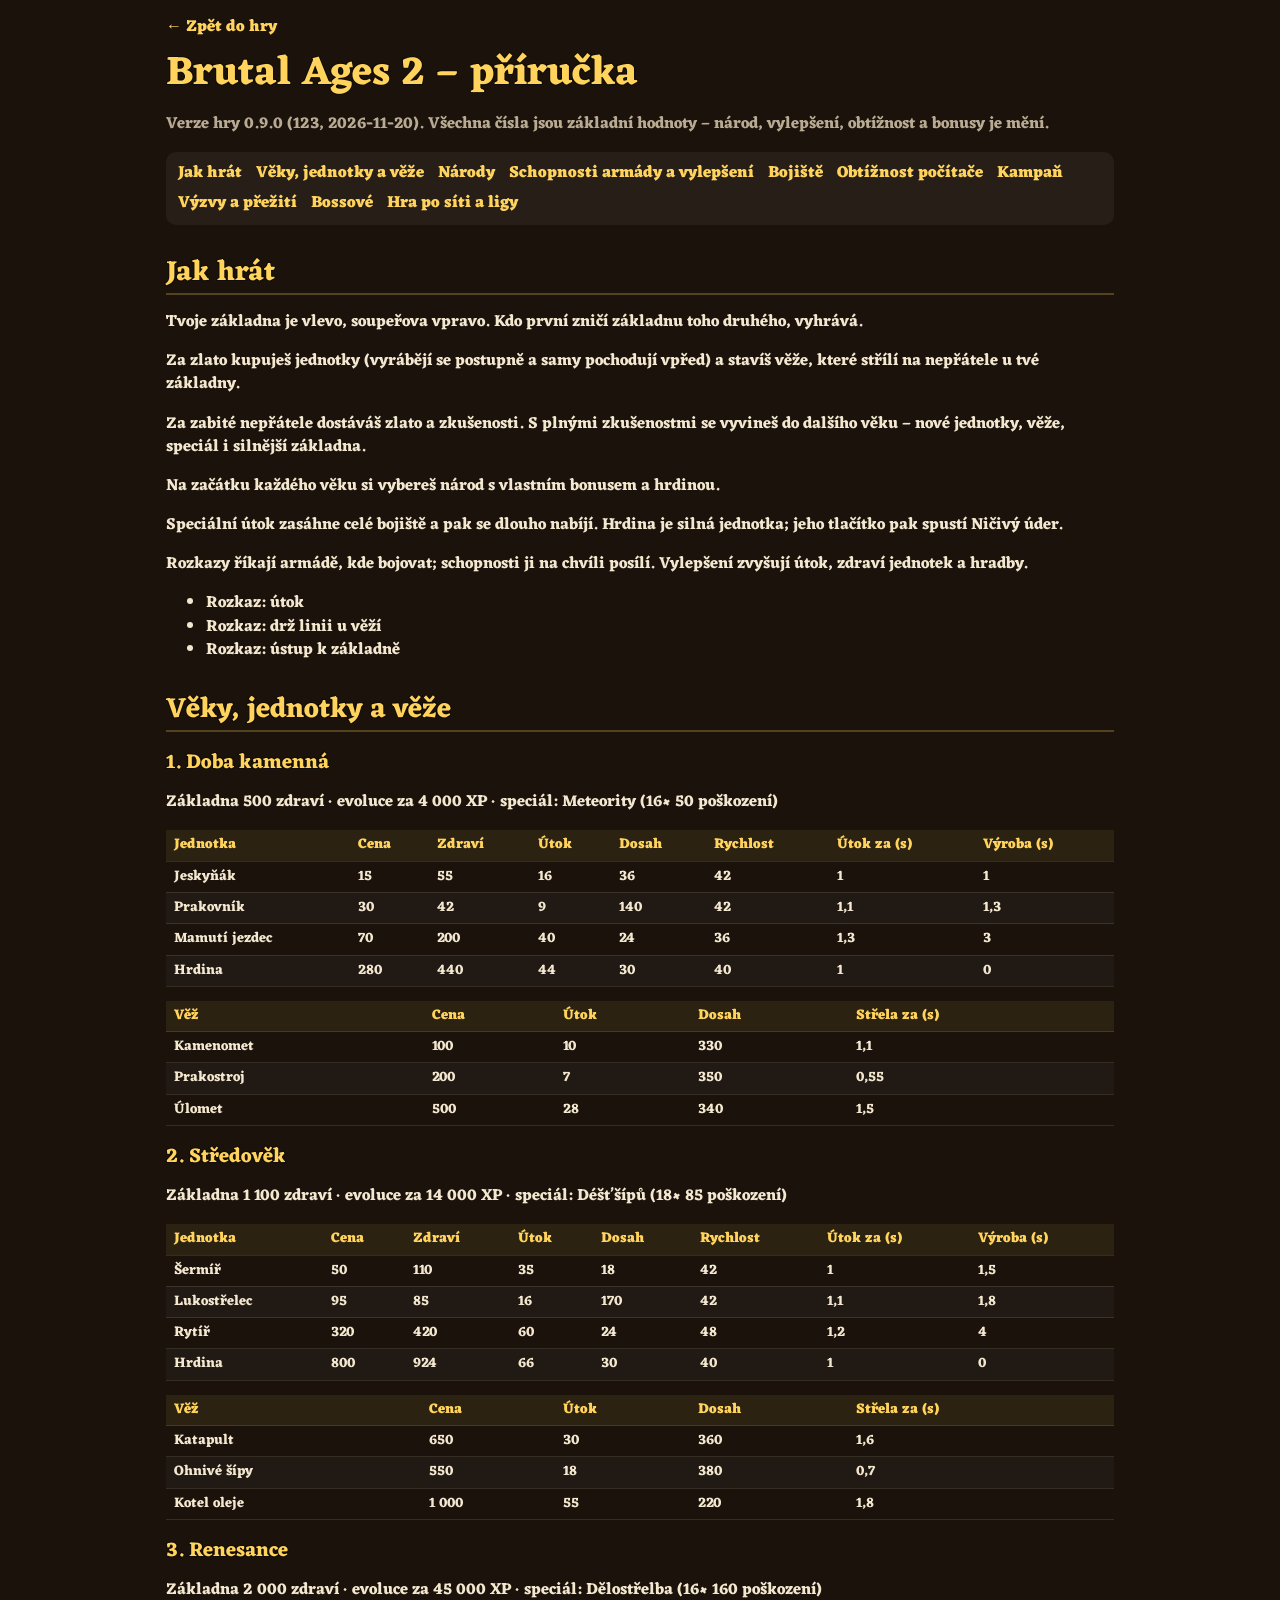
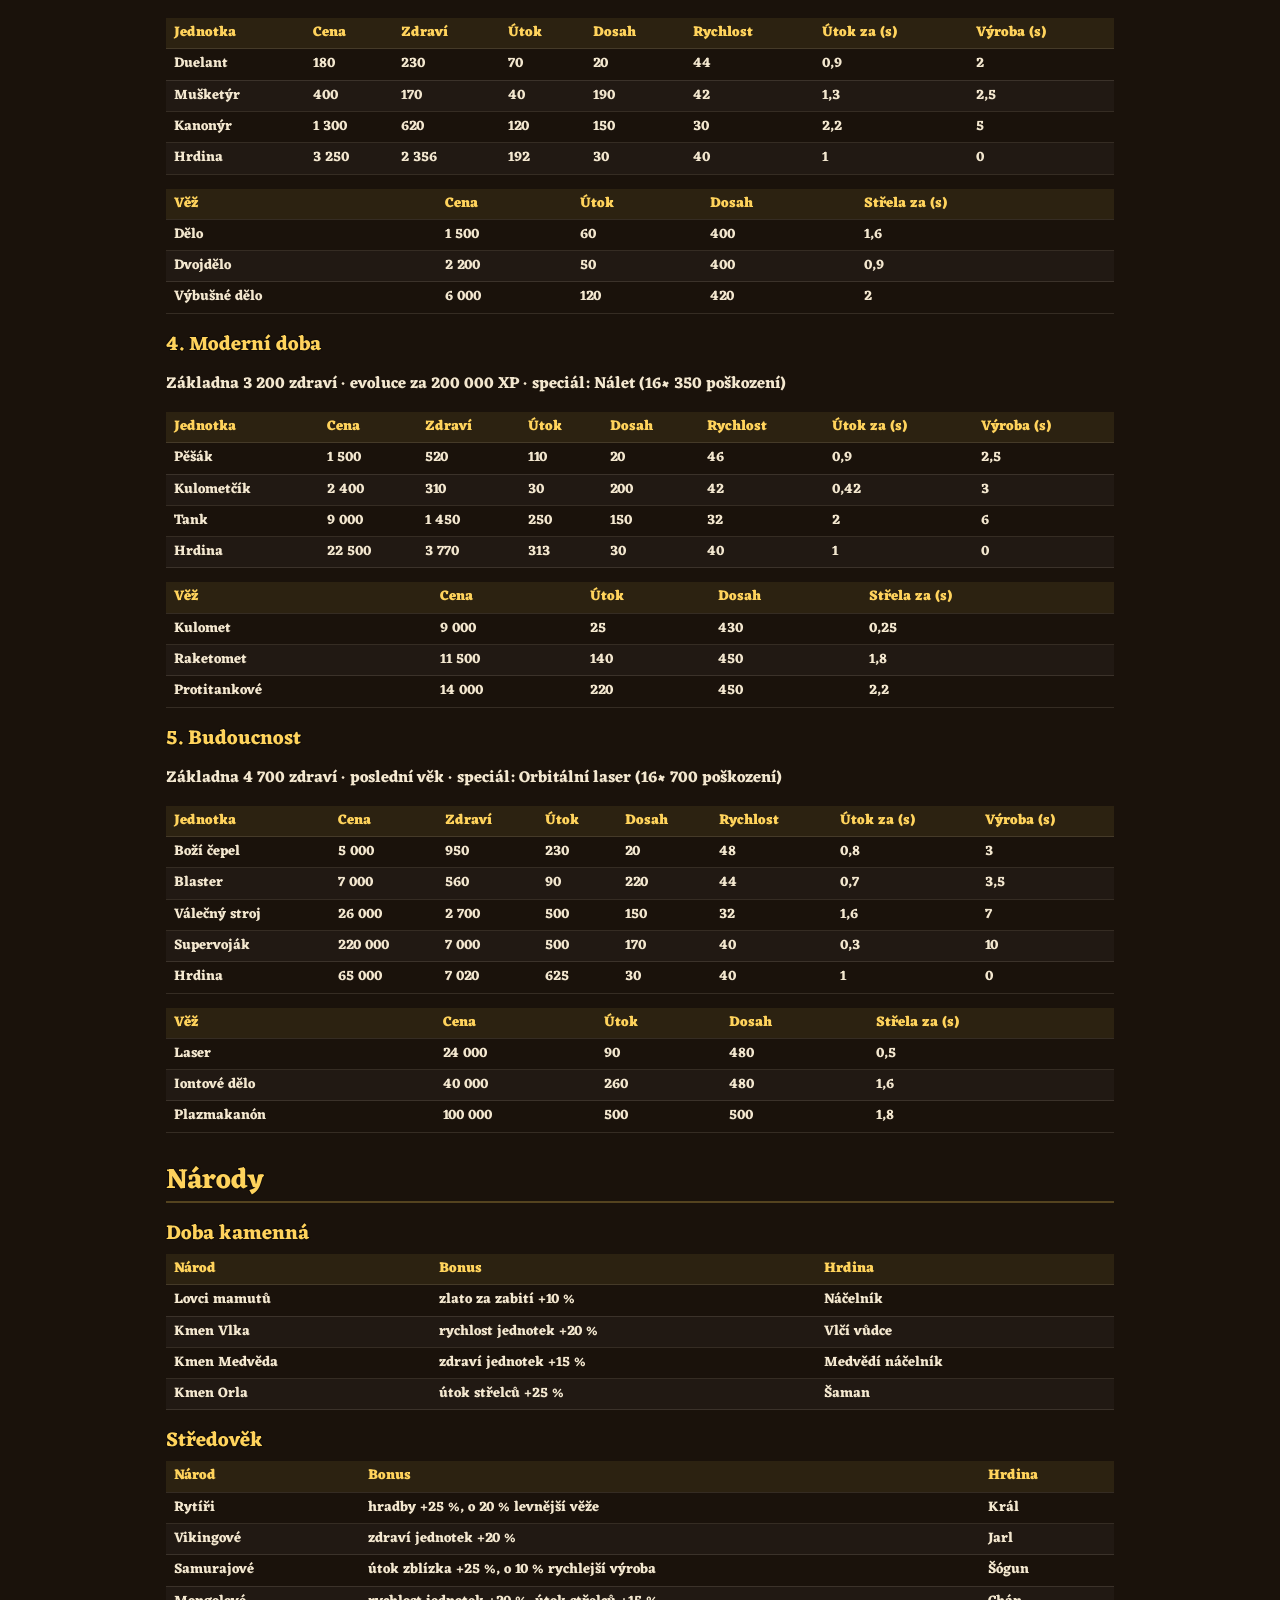
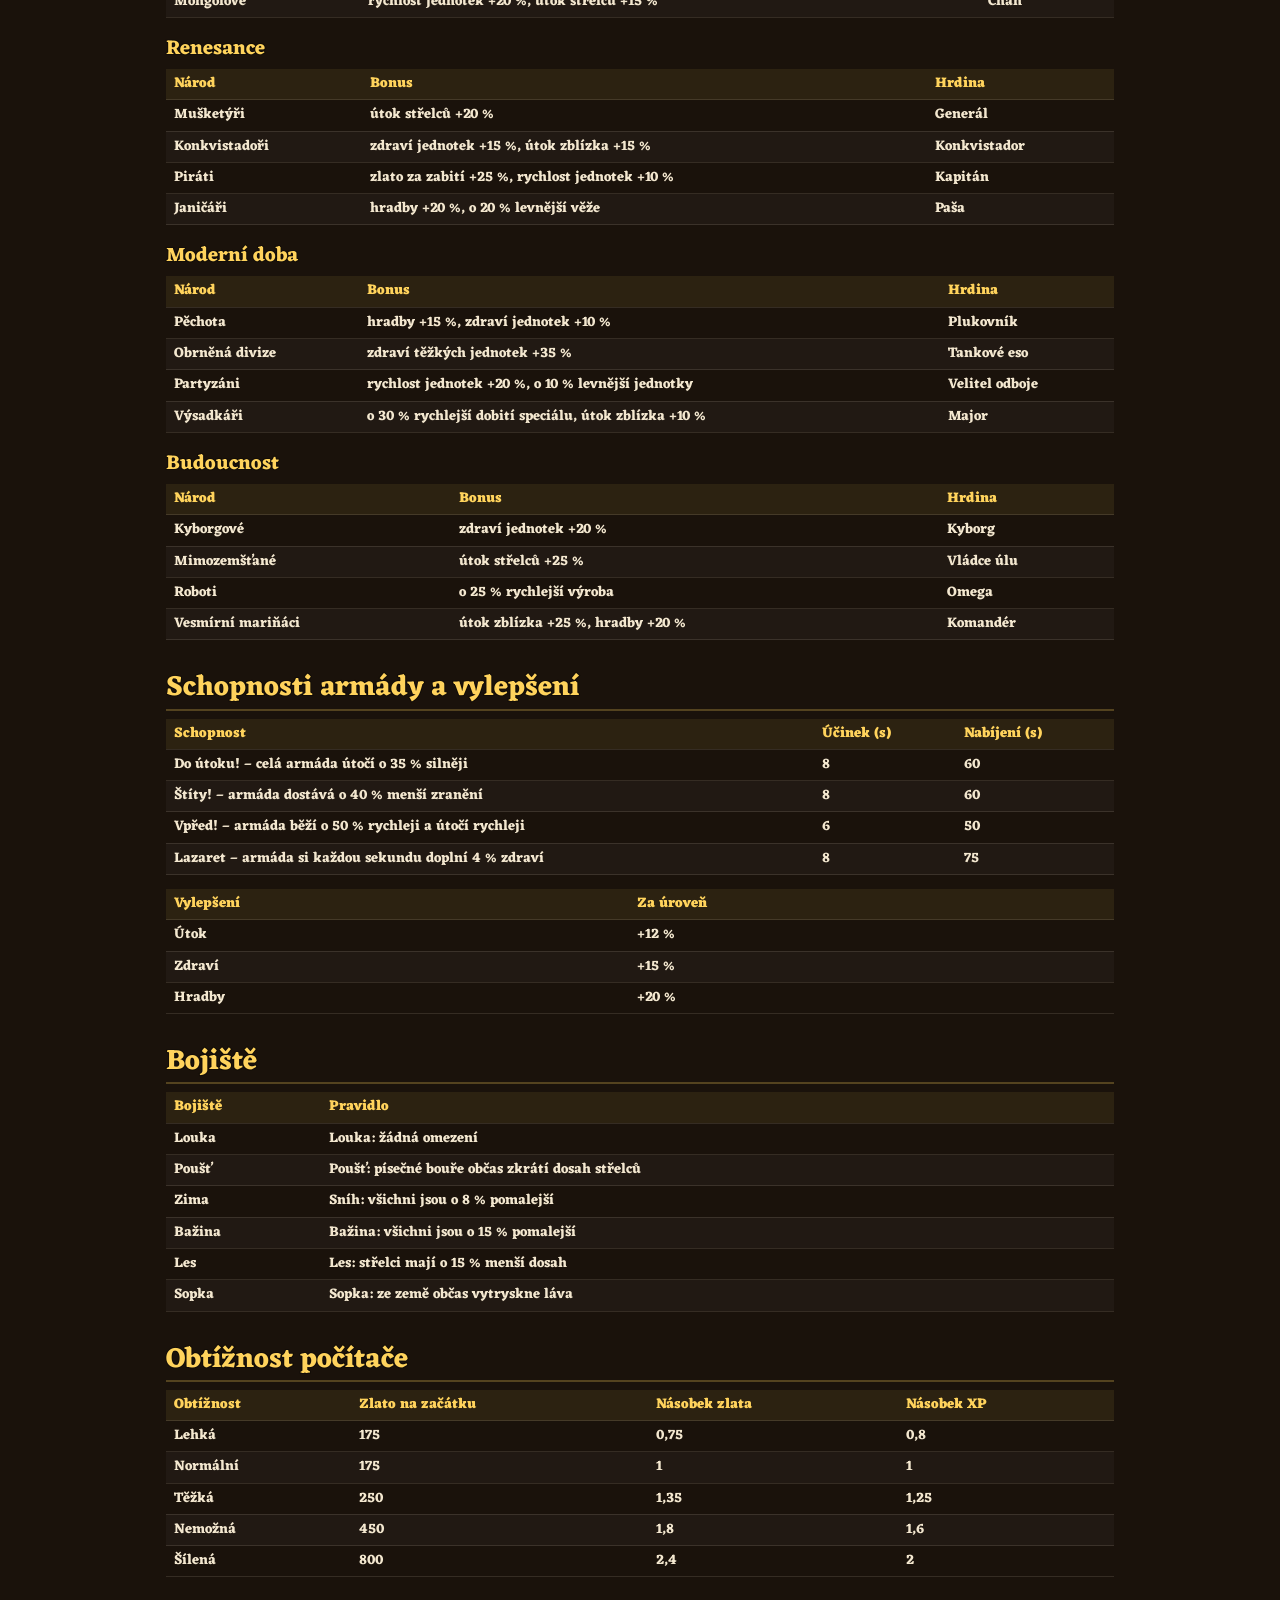
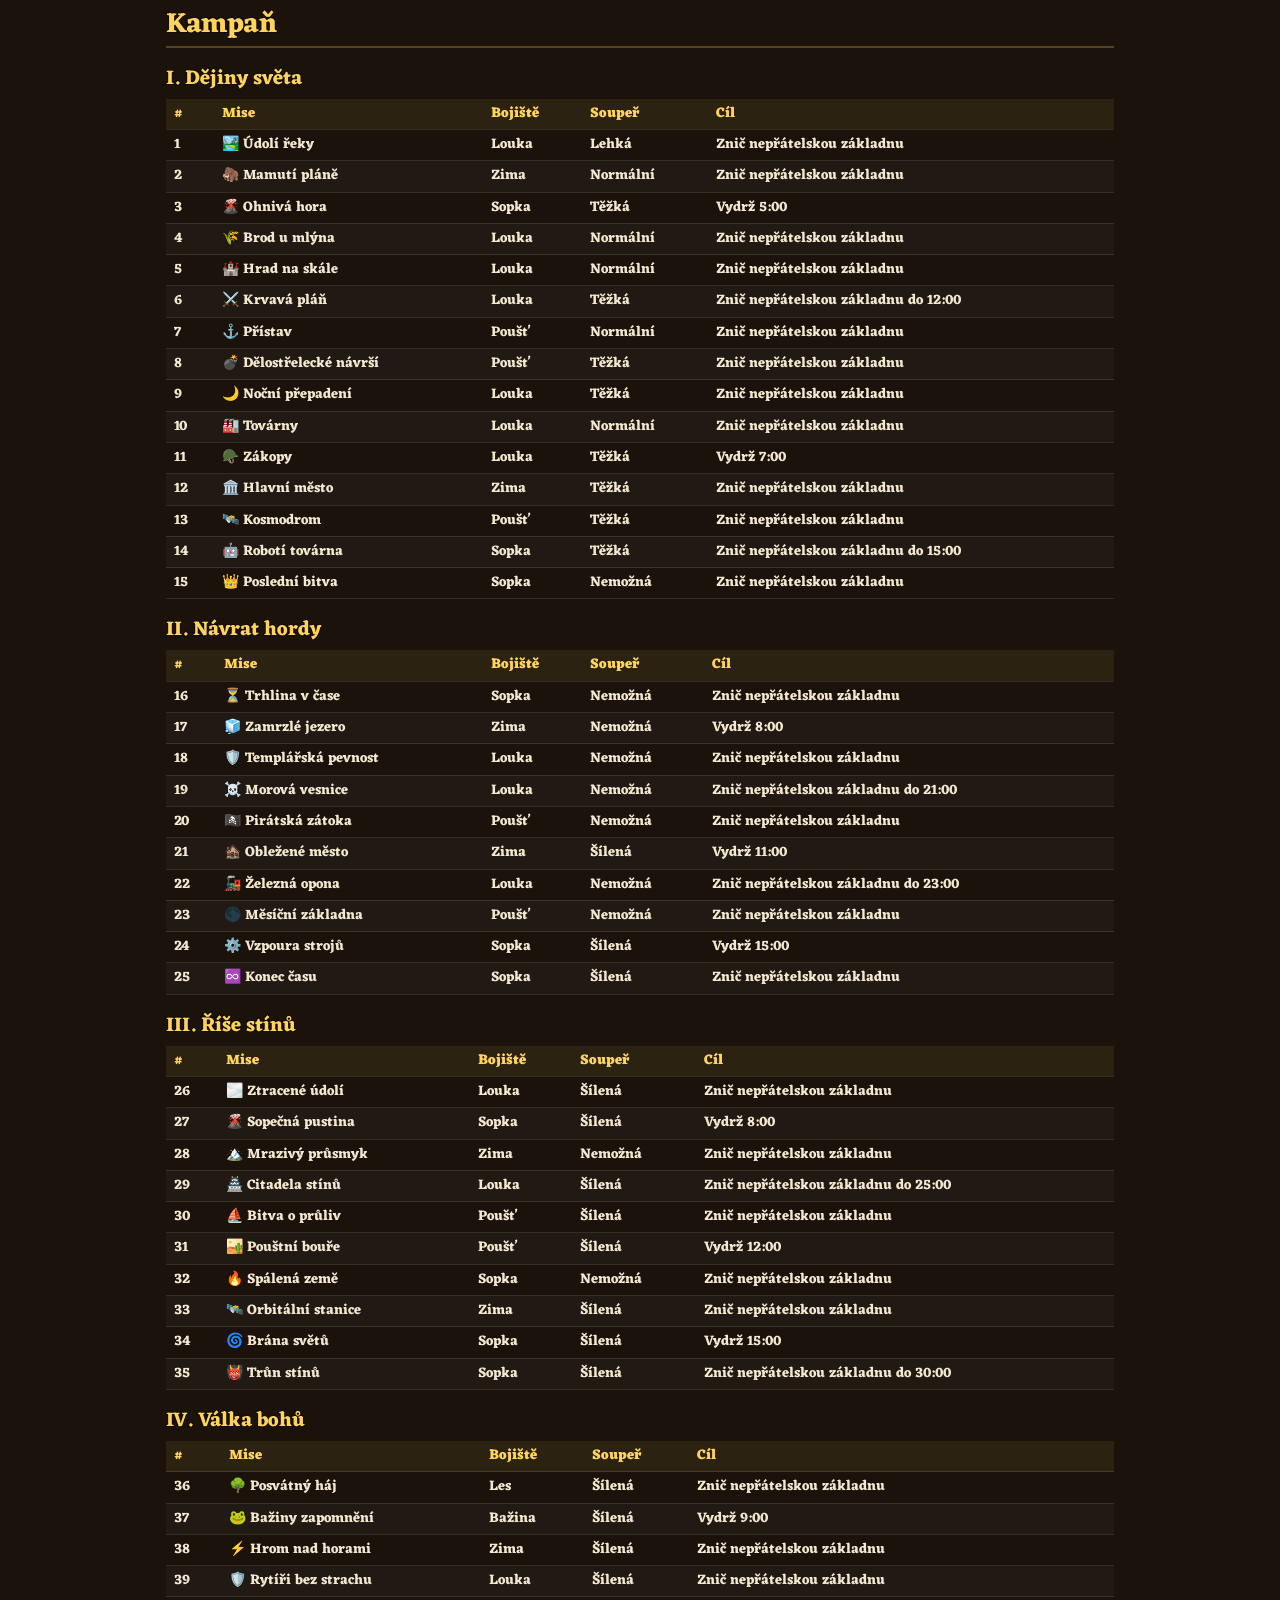
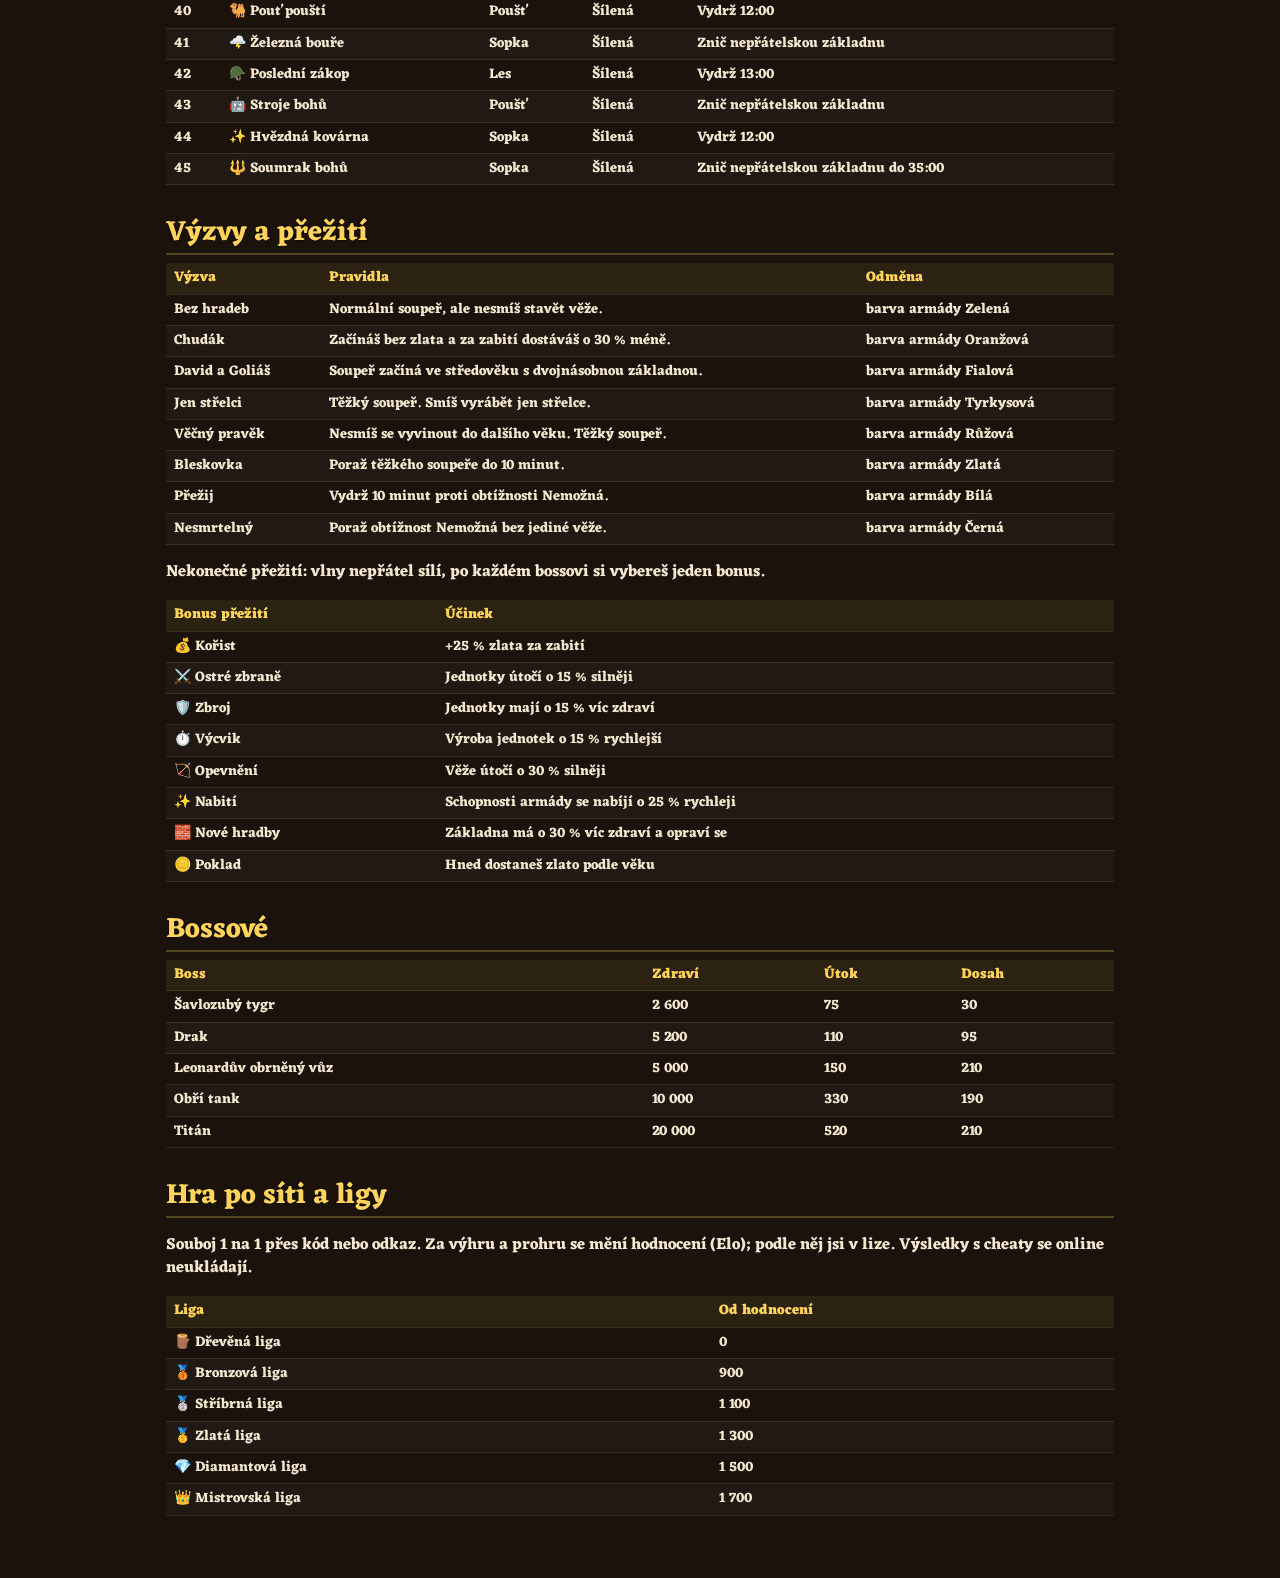
==== wiki.html @ c43ab197 "Hra ze zdrojového commitu 211e56a" ====
<!doctype html>
<html lang="cs">
  <head>
    <meta charset="UTF-8" />
    <link rel="icon" type="image/png" href="./icons/favicon-64.png" />
    <meta name="theme-color" content="#1a120b" />
    <meta name="viewport" content="width=device-width, initial-scale=1.0, viewport-fit=cover" />
    <title>Brutal Ages 2 – příručka</title>
    <script type="module" crossorigin src="./assets/wiki-jyMSSHBo.js"></script>
    <link rel="modulepreload" crossorigin href="./assets/leagues-1XBl-wKo.js">
    <link rel="stylesheet" crossorigin href="./assets/wiki-DAXGNA8M.css">
  </head>
  <body>
    <main id="wiki"></main>
  </body>
</html>
---- assets/wiki-DAXGNA8M.css ----
@font-face{font-family:Eczar;font-style:normal;font-display:swap;font-weight:700;src:url(./eczar-devanagari-700-normal-i8LN1Zyg.woff2)format("woff2"),url(./eczar-devanagari-700-normal-DcHHwPh7.woff)format("woff");unicode-range:U+900-97F,U+1CD0-1CF9,U+200C-200D,U+20A8,U+20B9,U+20F0,U+25CC,U+A830-A839,U+A8E0-A8FF,U+11B00-11B09}@font-face{font-family:Eczar;font-style:normal;font-display:swap;font-weight:700;src:url(./eczar-greek-ext-700-normal-DdyjcHzn.woff2)format("woff2"),url(./eczar-greek-ext-700-normal-Cs_ZbNxu.woff)format("woff");unicode-range:U+1F??}@font-face{font-family:Eczar;font-style:normal;font-display:swap;font-weight:700;src:url(./eczar-greek-700-normal-DRsR3abG.woff2)format("woff2"),url(./eczar-greek-700-normal-yfI_OjYr.woff)format("woff");unicode-range:U+370-377,U+37A-37F,U+384-38A,U+38C,U+38E-3A1,U+3A3-3FF}@font-face{font-family:Eczar;font-style:normal;font-display:swap;font-weight:700;src:url(./eczar-latin-ext-700-normal-CqDgi1uU.woff2)format("woff2"),url(./eczar-latin-ext-700-normal-DP12nQhZ.woff)format("woff");unicode-range:U+100-2BA,U+2BD-2C5,U+2C7-2CC,U+2CE-2D7,U+2DD-2FF,U+304,U+308,U+329,U+1D00-1DBF,U+1E00-1E9F,U+1EF2-1EFF,U+2020,U+20A0-20AB,U+20AD-20C0,U+2113,U+2C60-2C7F,U+A720-A7FF}@font-face{font-family:Eczar;font-style:normal;font-display:swap;font-weight:700;src:url(./eczar-latin-700-normal-BFY--h7D.woff2)format("woff2"),url(./eczar-latin-700-normal-CYZucReG.woff)format("woff");unicode-range:U+??,U+131,U+152-153,U+2BB-2BC,U+2C6,U+2DA,U+2DC,U+304,U+308,U+329,U+2000-206F,U+20AC,U+2122,U+2191,U+2193,U+2212,U+2215,U+FEFF,U+FFFD}@font-face{font-family:Eczar;font-style:normal;font-display:swap;font-weight:800;src:url(./eczar-devanagari-800-normal-0RPIPFzW.woff2)format("woff2"),url(./eczar-devanagari-800-normal-p_pDOI08.woff)format("woff");unicode-range:U+900-97F,U+1CD0-1CF9,U+200C-200D,U+20A8,U+20B9,U+20F0,U+25CC,U+A830-A839,U+A8E0-A8FF,U+11B00-11B09}@font-face{font-family:Eczar;font-style:normal;font-display:swap;font-weight:800;src:url(./eczar-greek-ext-800-normal-Dwrdj8SO.woff2)format("woff2"),url(./eczar-greek-ext-800-normal-scFetvI7.woff)format("woff");unicode-range:U+1F??}@font-face{font-family:Eczar;font-style:normal;font-display:swap;font-weight:800;src:url(./eczar-greek-800-normal-bHQimybo.woff2)format("woff2"),url(./eczar-greek-800-normal-2R1n9rBy.woff)format("woff");unicode-range:U+370-377,U+37A-37F,U+384-38A,U+38C,U+38E-3A1,U+3A3-3FF}@font-face{font-family:Eczar;font-style:normal;font-display:swap;font-weight:800;src:url(./eczar-latin-ext-800-normal-C2SvJ4qP.woff2)format("woff2"),url(./eczar-latin-ext-800-normal-Dp0dNhA4.woff)format("woff");unicode-range:U+100-2BA,U+2BD-2C5,U+2C7-2CC,U+2CE-2D7,U+2DD-2FF,U+304,U+308,U+329,U+1D00-1DBF,U+1E00-1E9F,U+1EF2-1EFF,U+2020,U+20A0-20AB,U+20AD-20C0,U+2113,U+2C60-2C7F,U+A720-A7FF}@font-face{font-family:Eczar;font-style:normal;font-display:swap;font-weight:800;src:url(./eczar-latin-800-normal-DyN1rZYA.woff2)format("woff2"),url(./eczar-latin-800-normal-DNw9Xe7c.woff)format("woff");unicode-range:U+??,U+131,U+152-153,U+2BB-2BC,U+2C6,U+2DA,U+2DC,U+304,U+308,U+329,U+2000-206F,U+20AC,U+2122,U+2191,U+2193,U+2212,U+2215,U+FEFF,U+FFFD}:root{--ui-ink:#120d08;--ui-bone:#f3e7cf;--ui-muted:#b9ab93;--ui-gold:#ffd35c;--ui-hostile:#e8563f;--ui-text:var(--ui-bone);--ui-amber:var(--ui-gold);--ui-shade:#120b06c7;--ui-font:"Eczar", Georgia, serif}.ui-inked{-webkit-text-stroke:3px var(--ui-ink);paint-order:stroke fill}.ui-slab{--slab:16px;border-style:solid;border-width:var(--slab);border-image:url(./stone-plaque-BLolS6fS.webp) 34 fill / var(--slab) / 0 stretch;filter:drop-shadow(0 4px 6px #0000008c)}.ui-btn{min-height:clamp(38px,11.5vh,48px);color:var(--ui-bone);font-family:var(--ui-font);letter-spacing:.01em;-webkit-text-stroke:3px var(--ui-ink);paint-order:stroke fill;cursor:pointer;touch-action:manipulation;-webkit-tap-highlight-color:transparent;filter:drop-shadow(0 3px 2px #00000080);background:0 0;border-style:solid;border-width:8px 13px;border-image:url(./hide-tag-CobBZqkc.webp) 26 42 fill/8px 13px round stretch;padding:0 12px;font-size:clamp(15px,4.6vh,21px);font-weight:800;transition:transform 80ms}.ui-btn.is-primary{color:var(--ui-gold);filter:sepia(.35)saturate(1.7)brightness(1.18)drop-shadow(0 3px 2px #00000080)}.ui-btn:hover{filter:brightness(1.12)drop-shadow(0 3px 2px #00000080)}.ui-btn.is-primary:hover{filter:sepia(.35)saturate(1.7)brightness(1.3)drop-shadow(0 3px 2px #00000080)}.ui-btn:active{transform:translateY(2px)scale(.98)}.ui-btn:focus-visible{outline:3px solid var(--ui-gold);outline-offset:2px}.ui-icon{fill:none;stroke:currentColor;stroke-width:2px;stroke-linejoin:miter;stroke-linecap:square;vertical-align:middle;width:1em;height:1em}*{box-sizing:border-box}body{color:var(--ui-bone);font-family:var(--ui-font);background:#1a120b;margin:0;line-height:1.45}#wiki{max-width:980px;padding:16px max(16px, env(safe-area-inset-left)) 48px;margin:0 auto}h1,h2,h3{color:var(--ui-gold);-webkit-text-stroke:2px var(--ui-ink);paint-order:stroke fill;line-height:1.15}h1{margin:8px 0;font-size:clamp(26px,5vw,40px)}h2{border-bottom:2px solid #ffd35c40;margin:32px 0 8px;padding-bottom:4px;font-size:clamp(20px,3.6vw,28px)}h3{margin:20px 0 6px;font-size:clamp(16px,2.8vw,20px)}p,li{font-weight:600}.wiki-note{color:var(--ui-muted)}.wiki-toc{background:#ffffff0d;border-radius:10px;flex-wrap:wrap;gap:6px 14px;padding:10px 12px;display:flex}.wiki-toc a{color:var(--ui-gold);font-weight:800;text-decoration:none}.wiki-toc a:hover,.wiki-toc a:focus-visible{text-decoration:underline}.wiki-table{margin:8px 0 14px;overflow-x:auto}table{border-collapse:collapse;width:100%;font-size:14px}th,td{text-align:left;white-space:nowrap;border-bottom:1px solid #f3e7cf1f;padding:5px 8px}td:last-child,th:last-child{white-space:normal}th{color:var(--ui-gold);background:#ffd35c14;font-weight:800}tbody tr:nth-child(2n){background:#ffffff08}.wiki-back{color:var(--ui-gold);margin-bottom:4px;font-weight:800;text-decoration:none;display:inline-block}
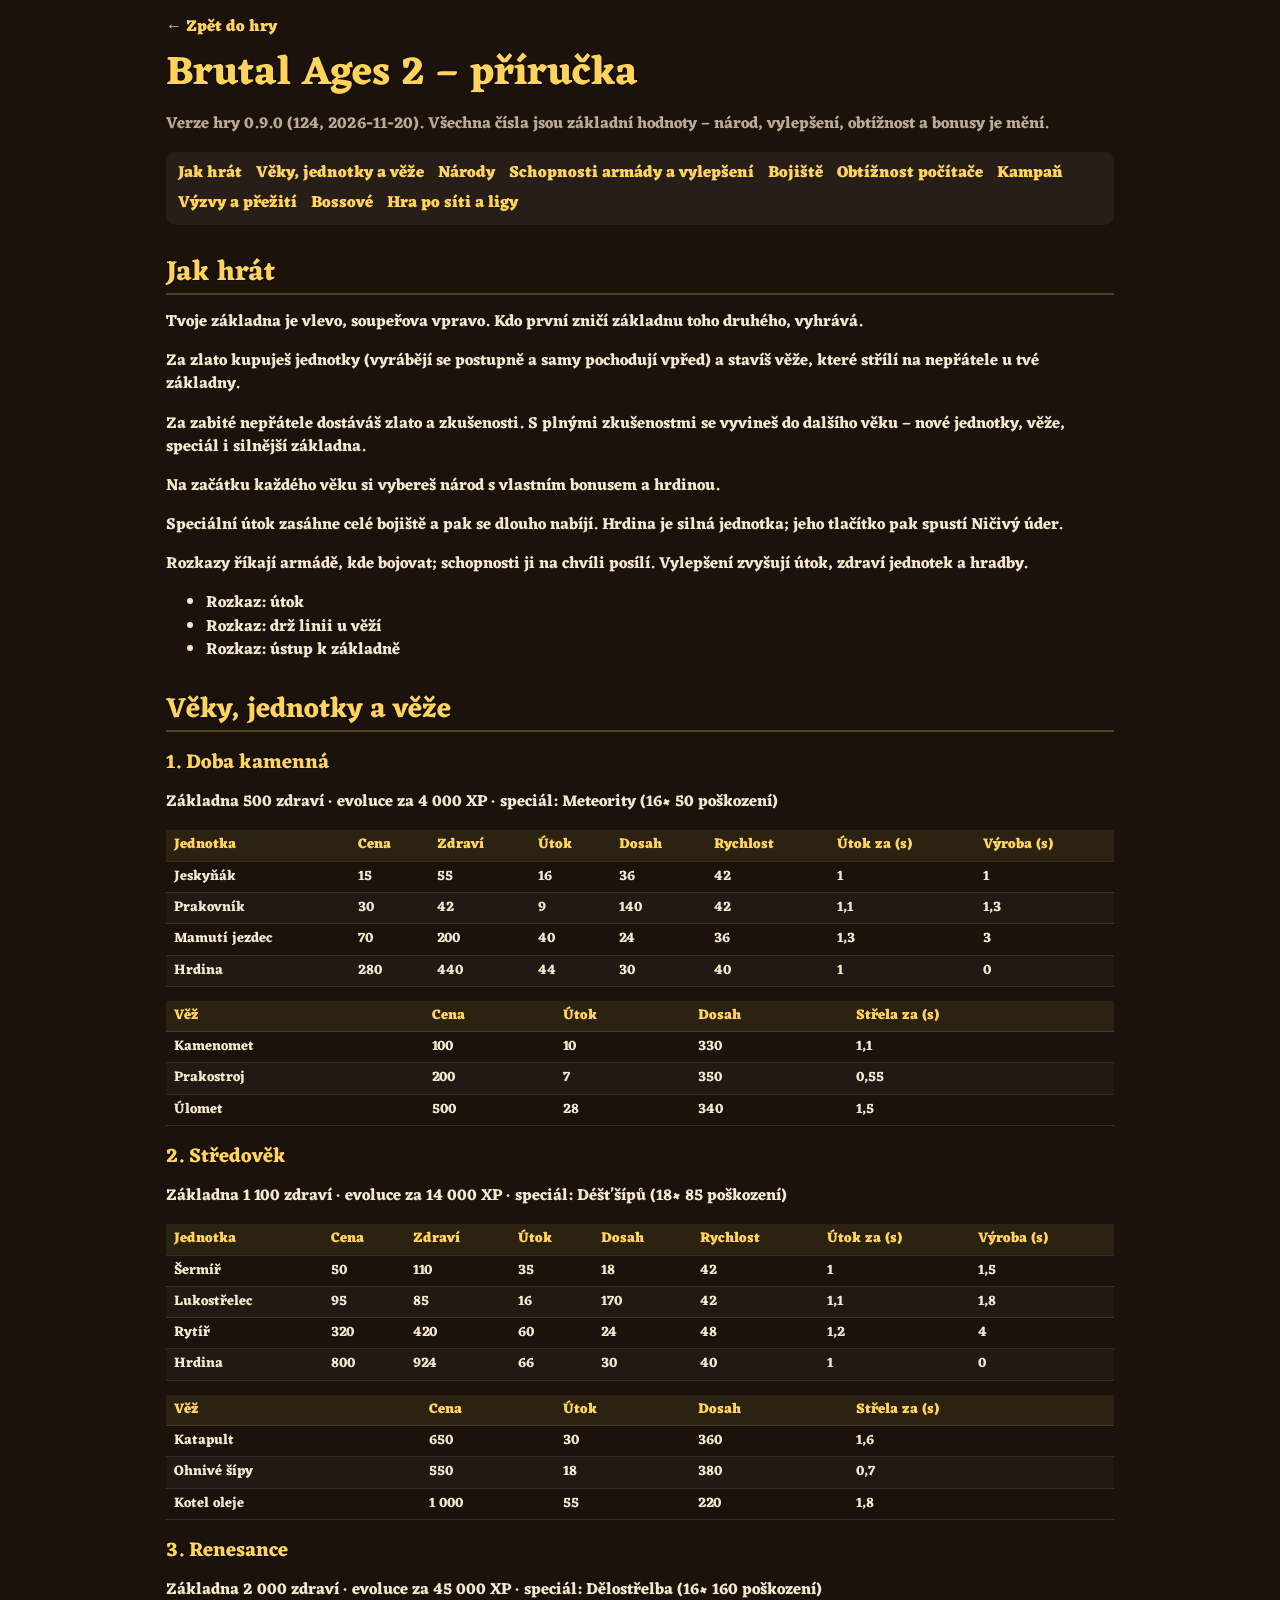
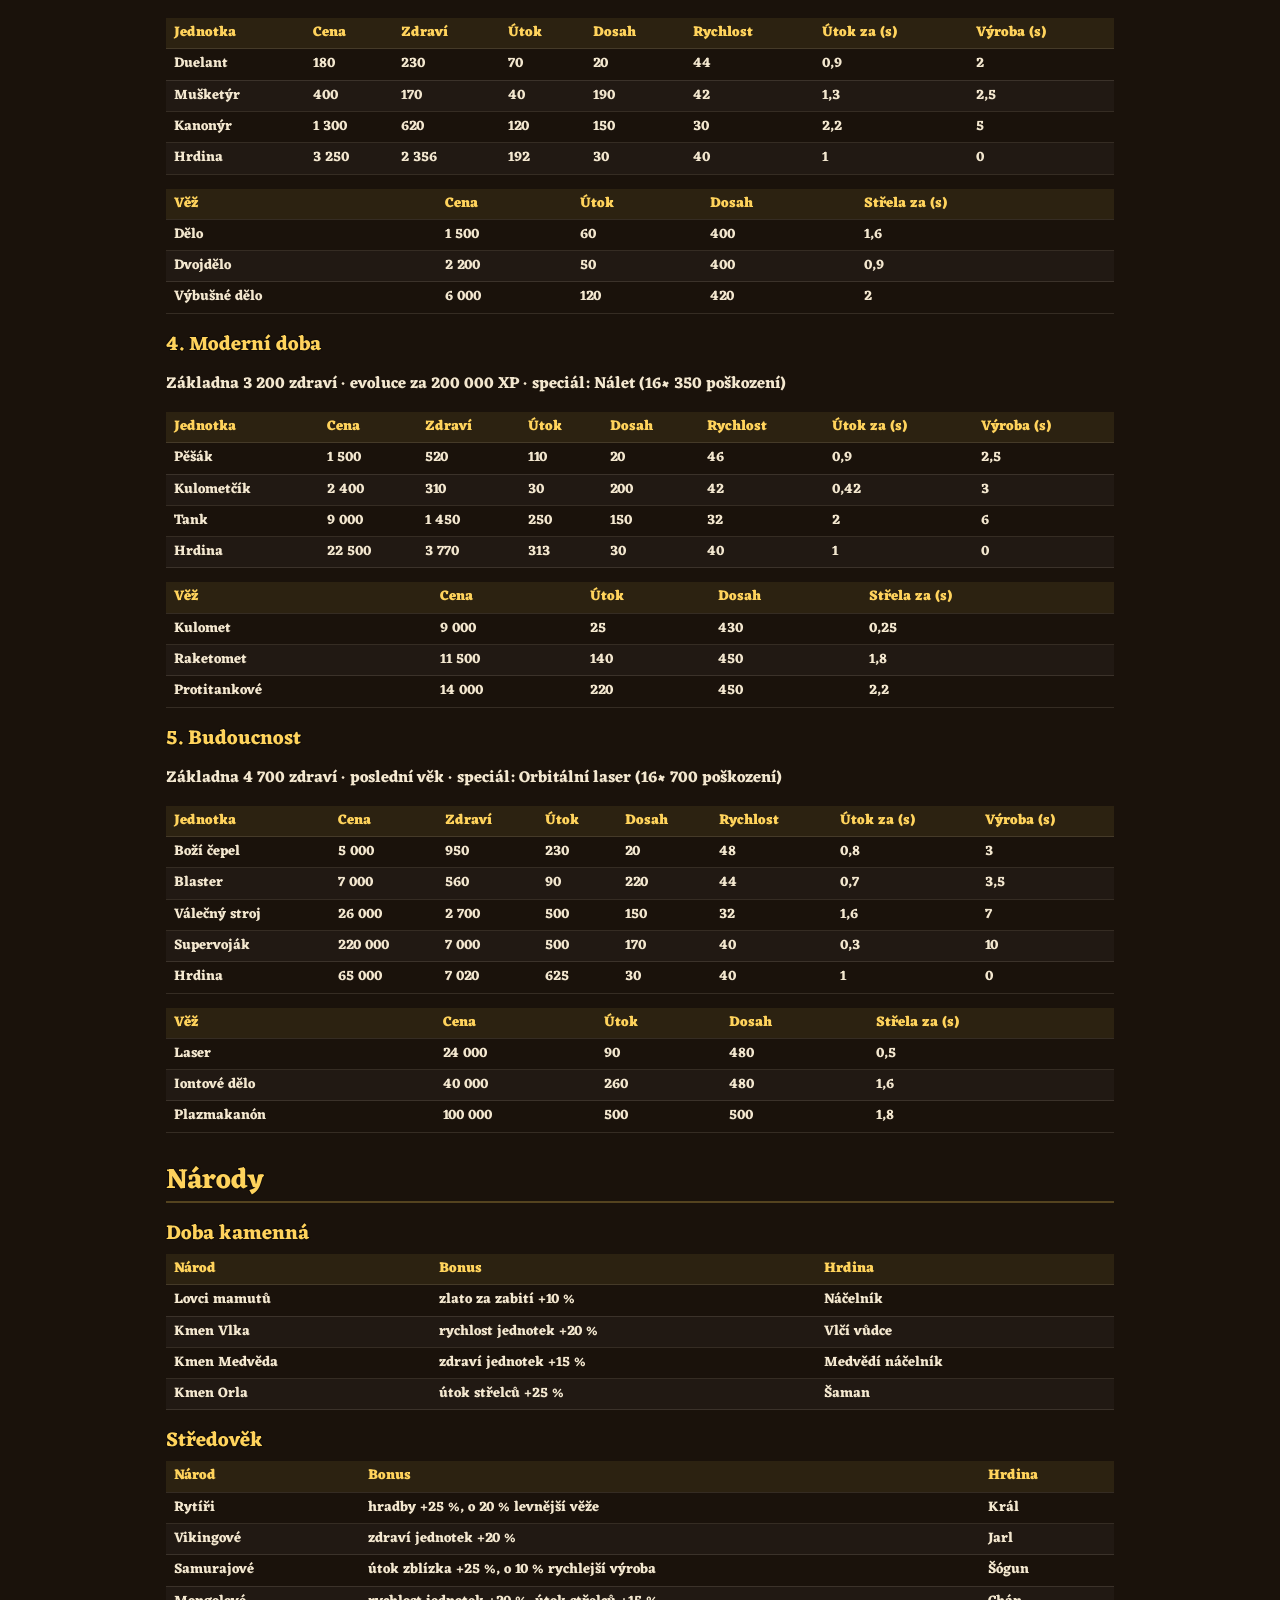
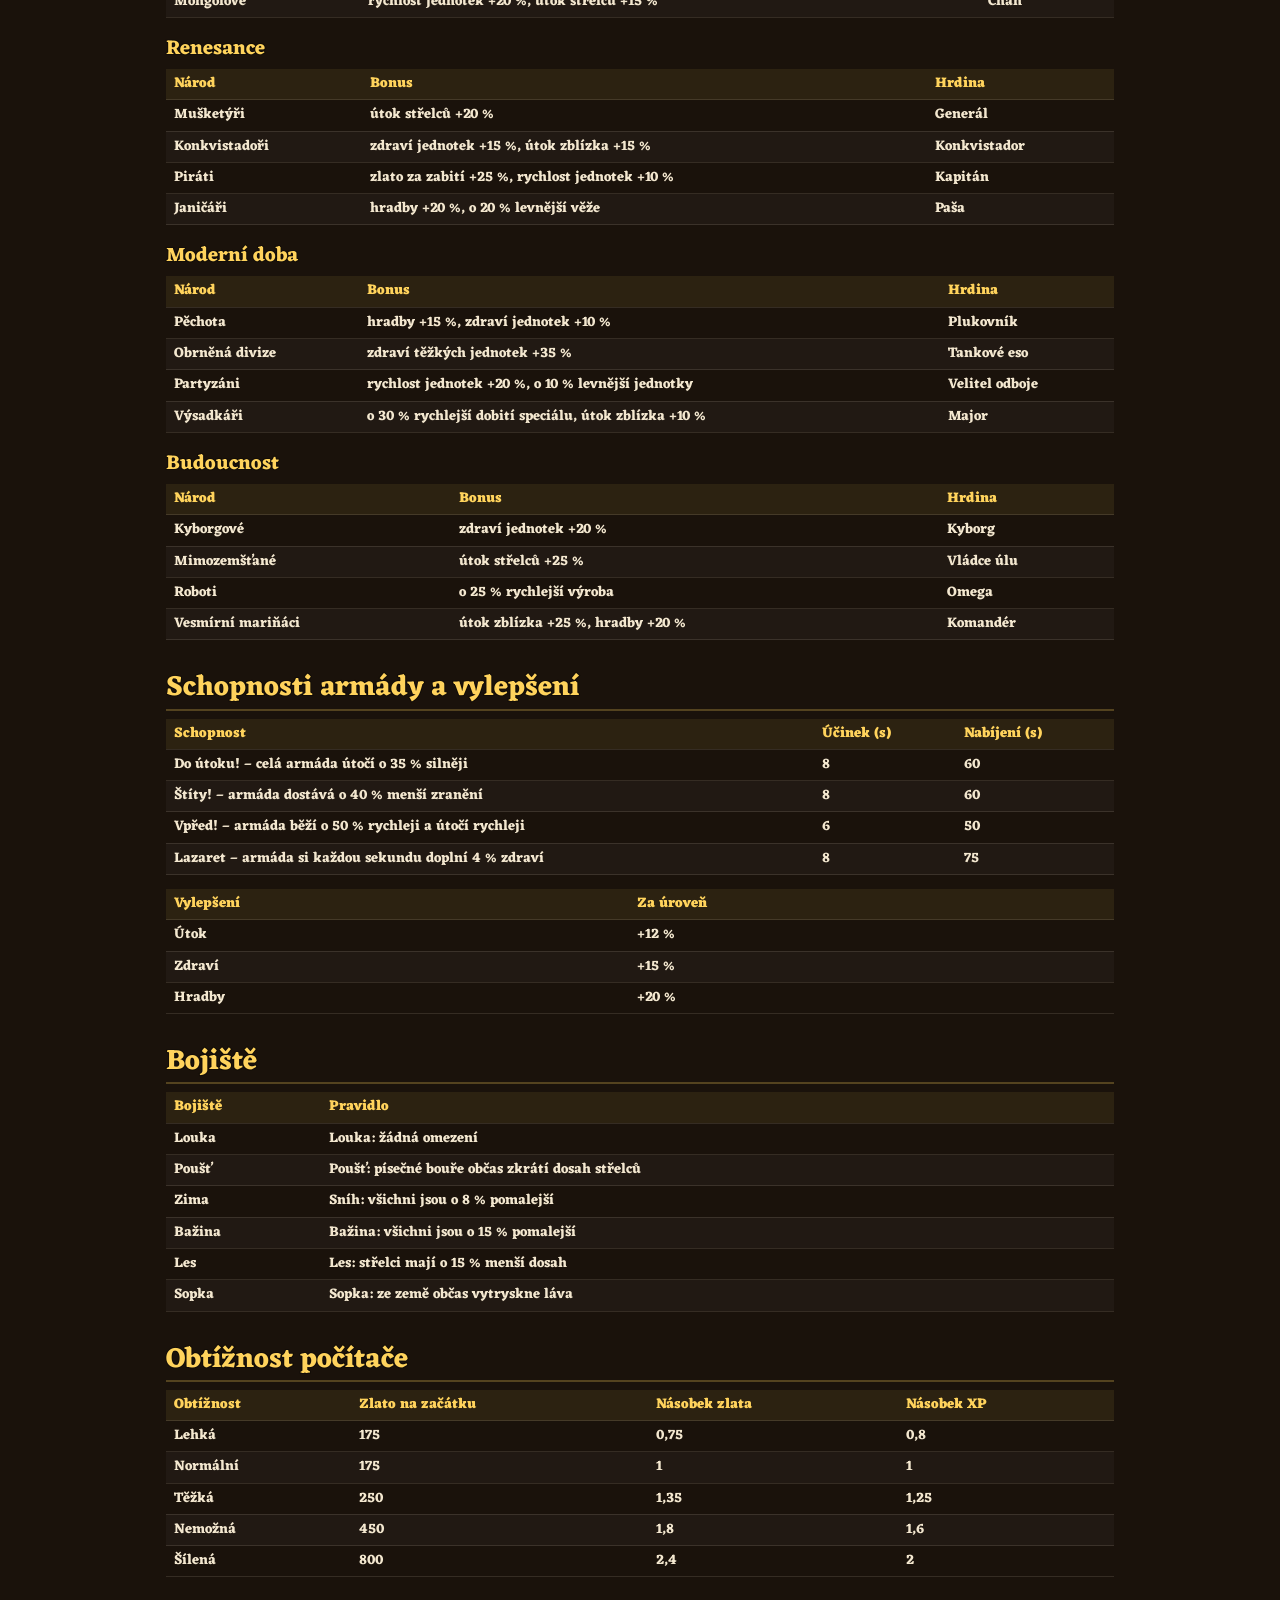
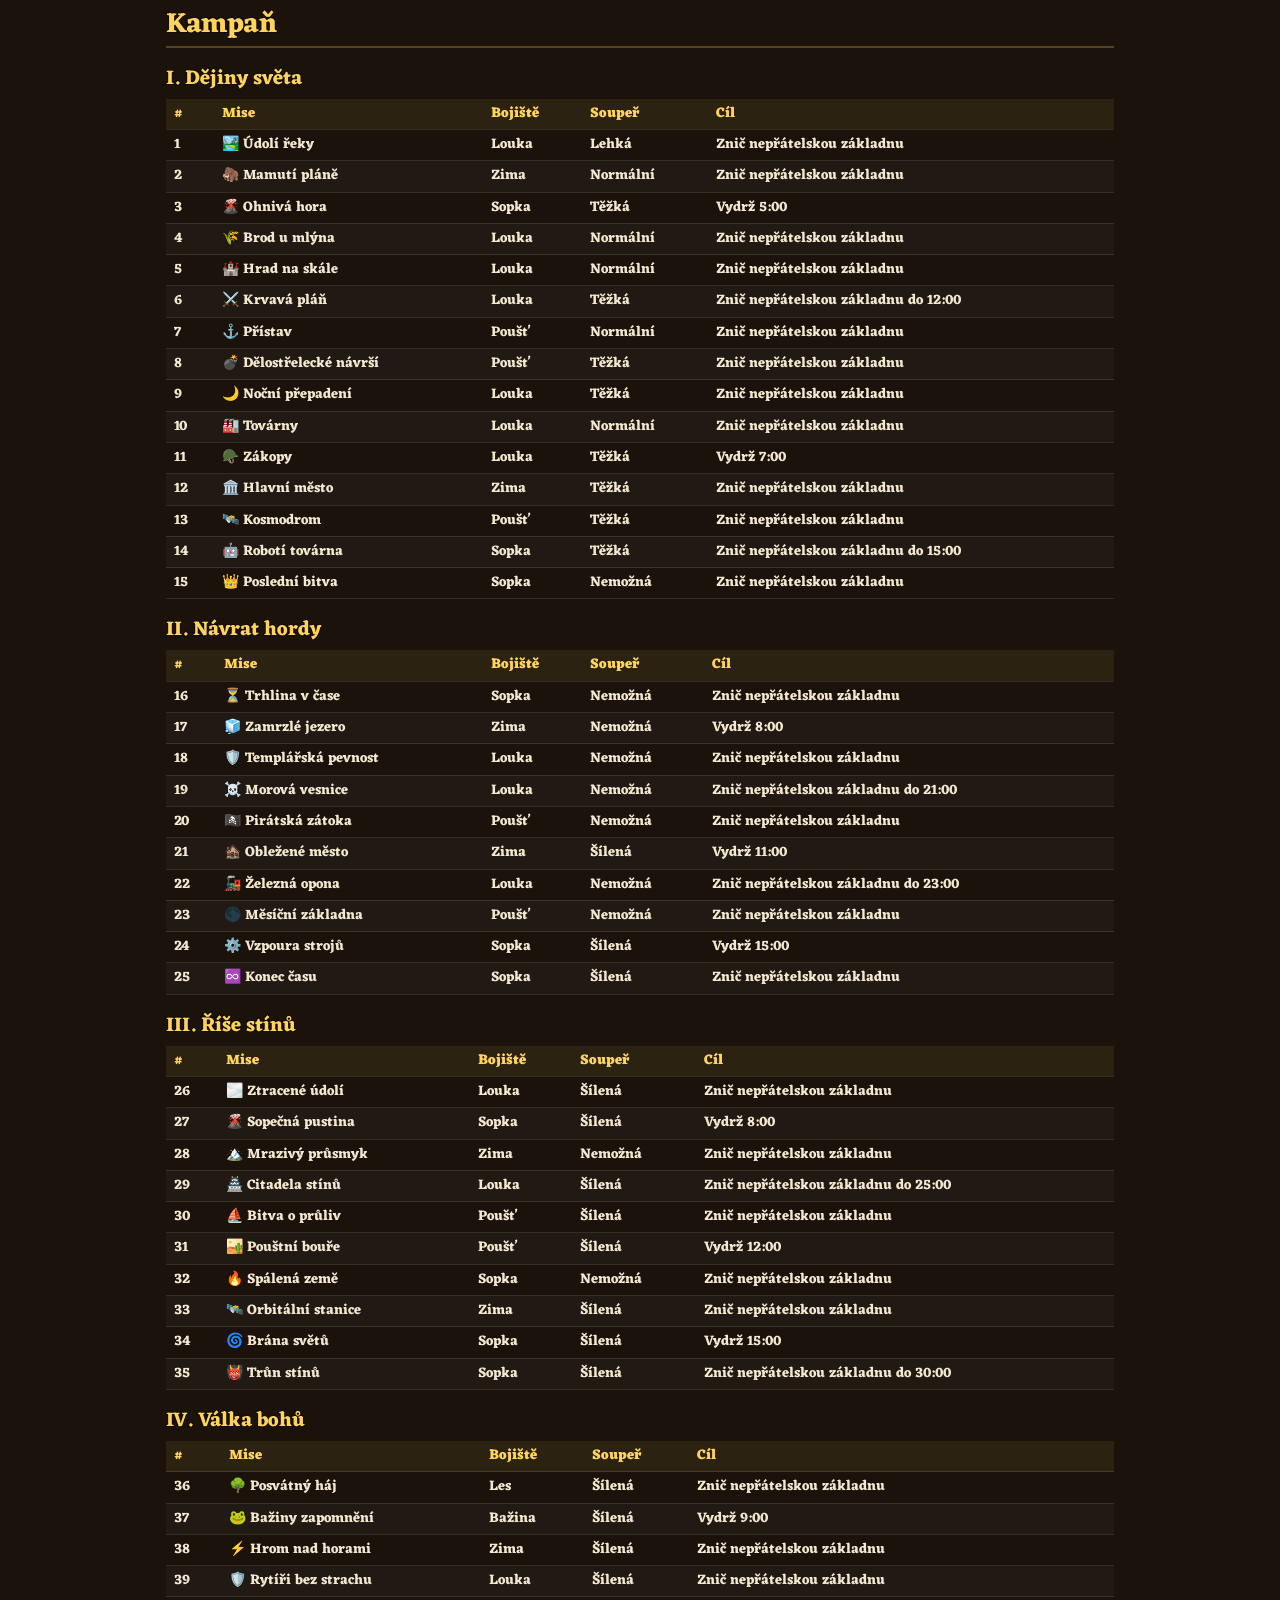
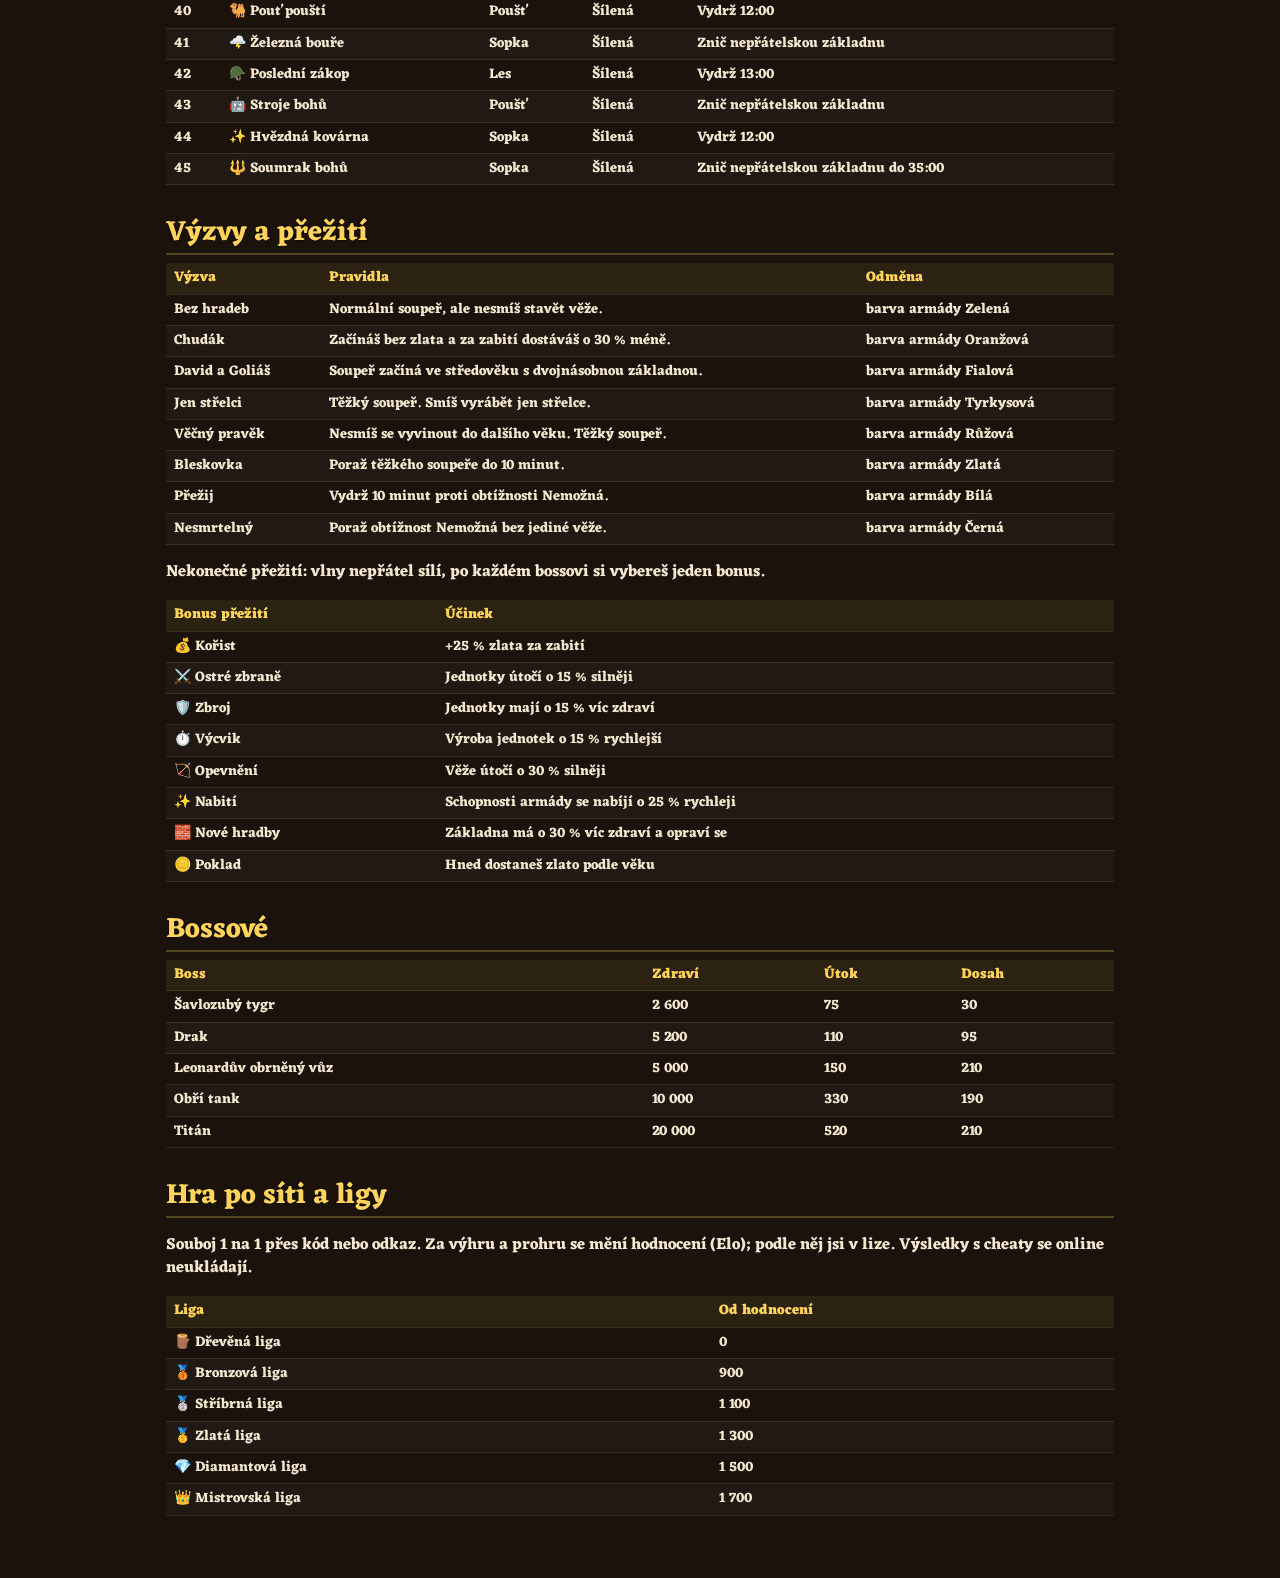
==== commit 4101473e: "Hra ze zdrojového commitu f10dd91" ====
--- a/wiki.html
+++ b/wiki.html
@@ -6,8 +6,8 @@
     <meta name="theme-color" content="#1a120b" />
     <meta name="viewport" content="width=device-width, initial-scale=1.0, viewport-fit=cover" />
     <title>Brutal Ages 2 – příručka</title>
-    <script type="module" crossorigin src="./assets/wiki-jyMSSHBo.js"></script>
-    <link rel="modulepreload" crossorigin href="./assets/leagues-1XBl-wKo.js">
+    <script type="module" crossorigin src="./assets/wiki-jydVKo_k.js"></script>
+    <link rel="modulepreload" crossorigin href="./assets/leagues-w7KDcOCc.js">
     <link rel="stylesheet" crossorigin href="./assets/wiki-DAXGNA8M.css">
   </head>
   <body>
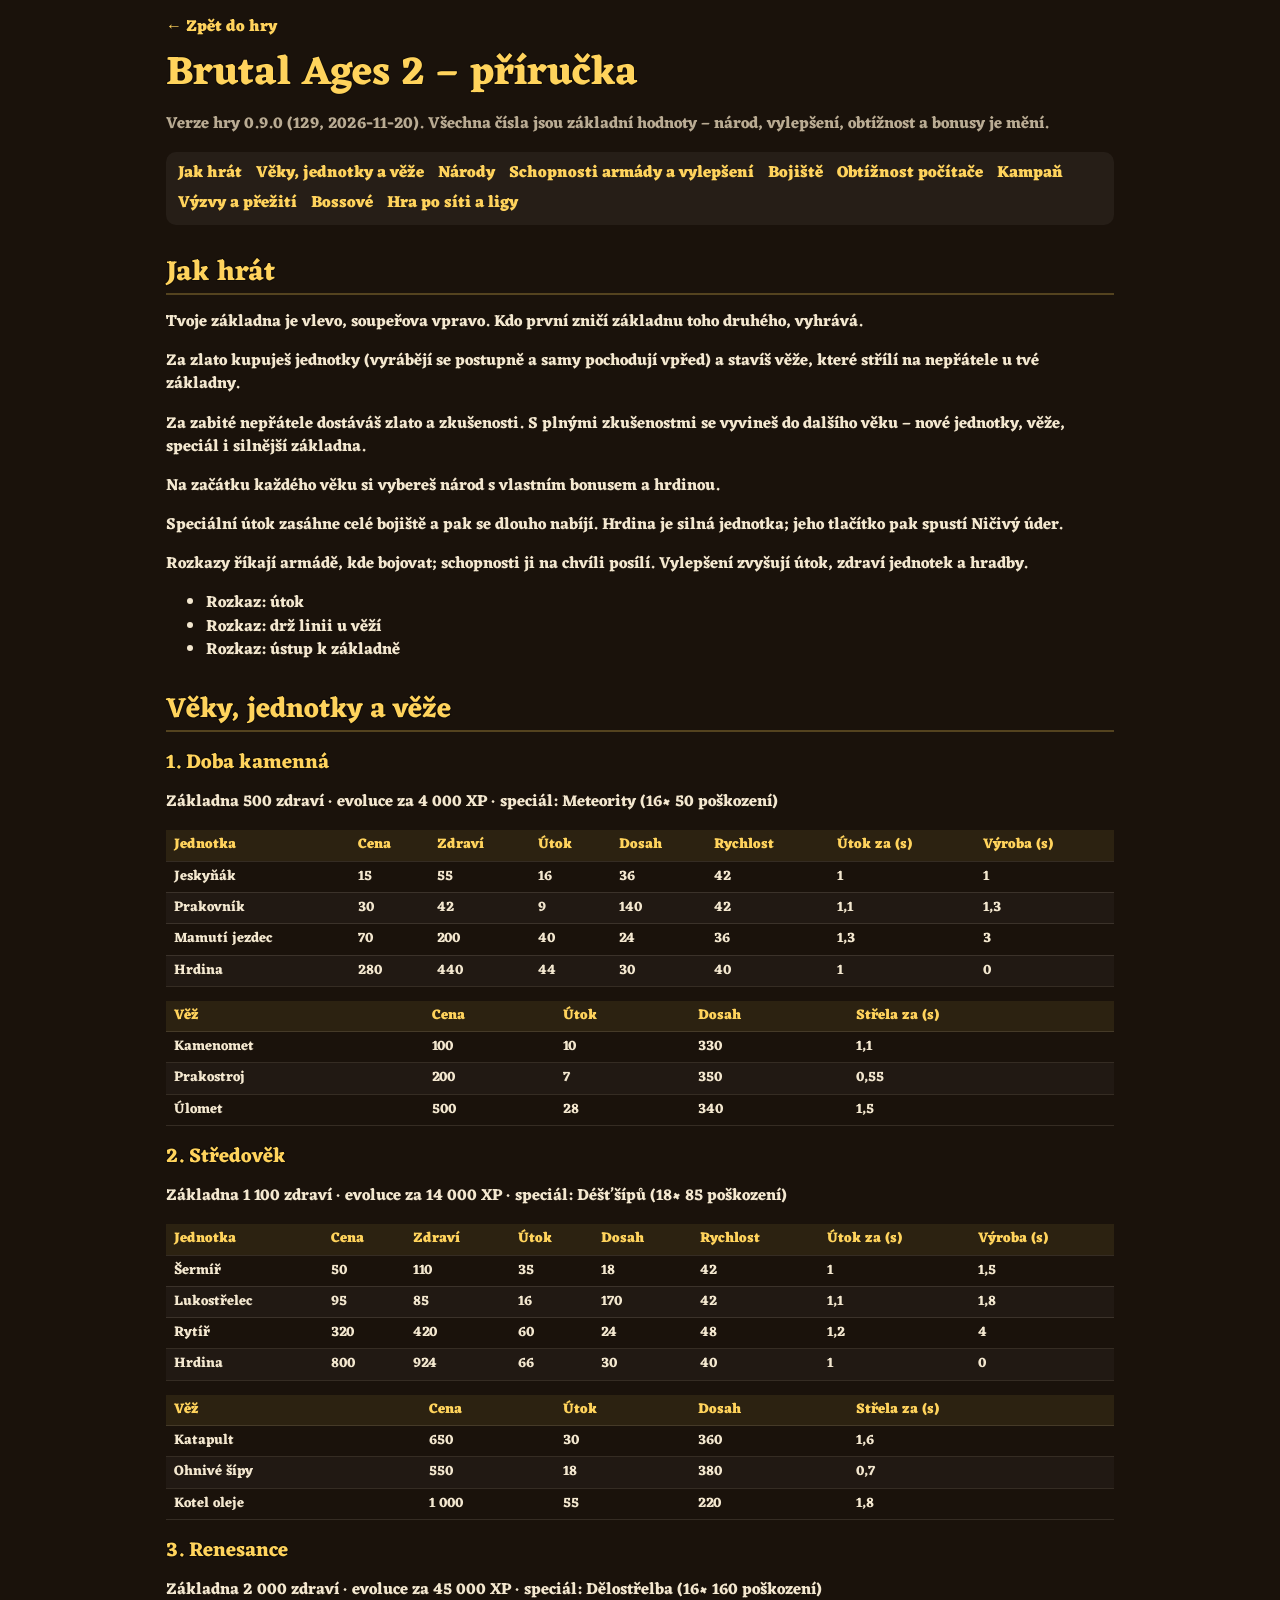
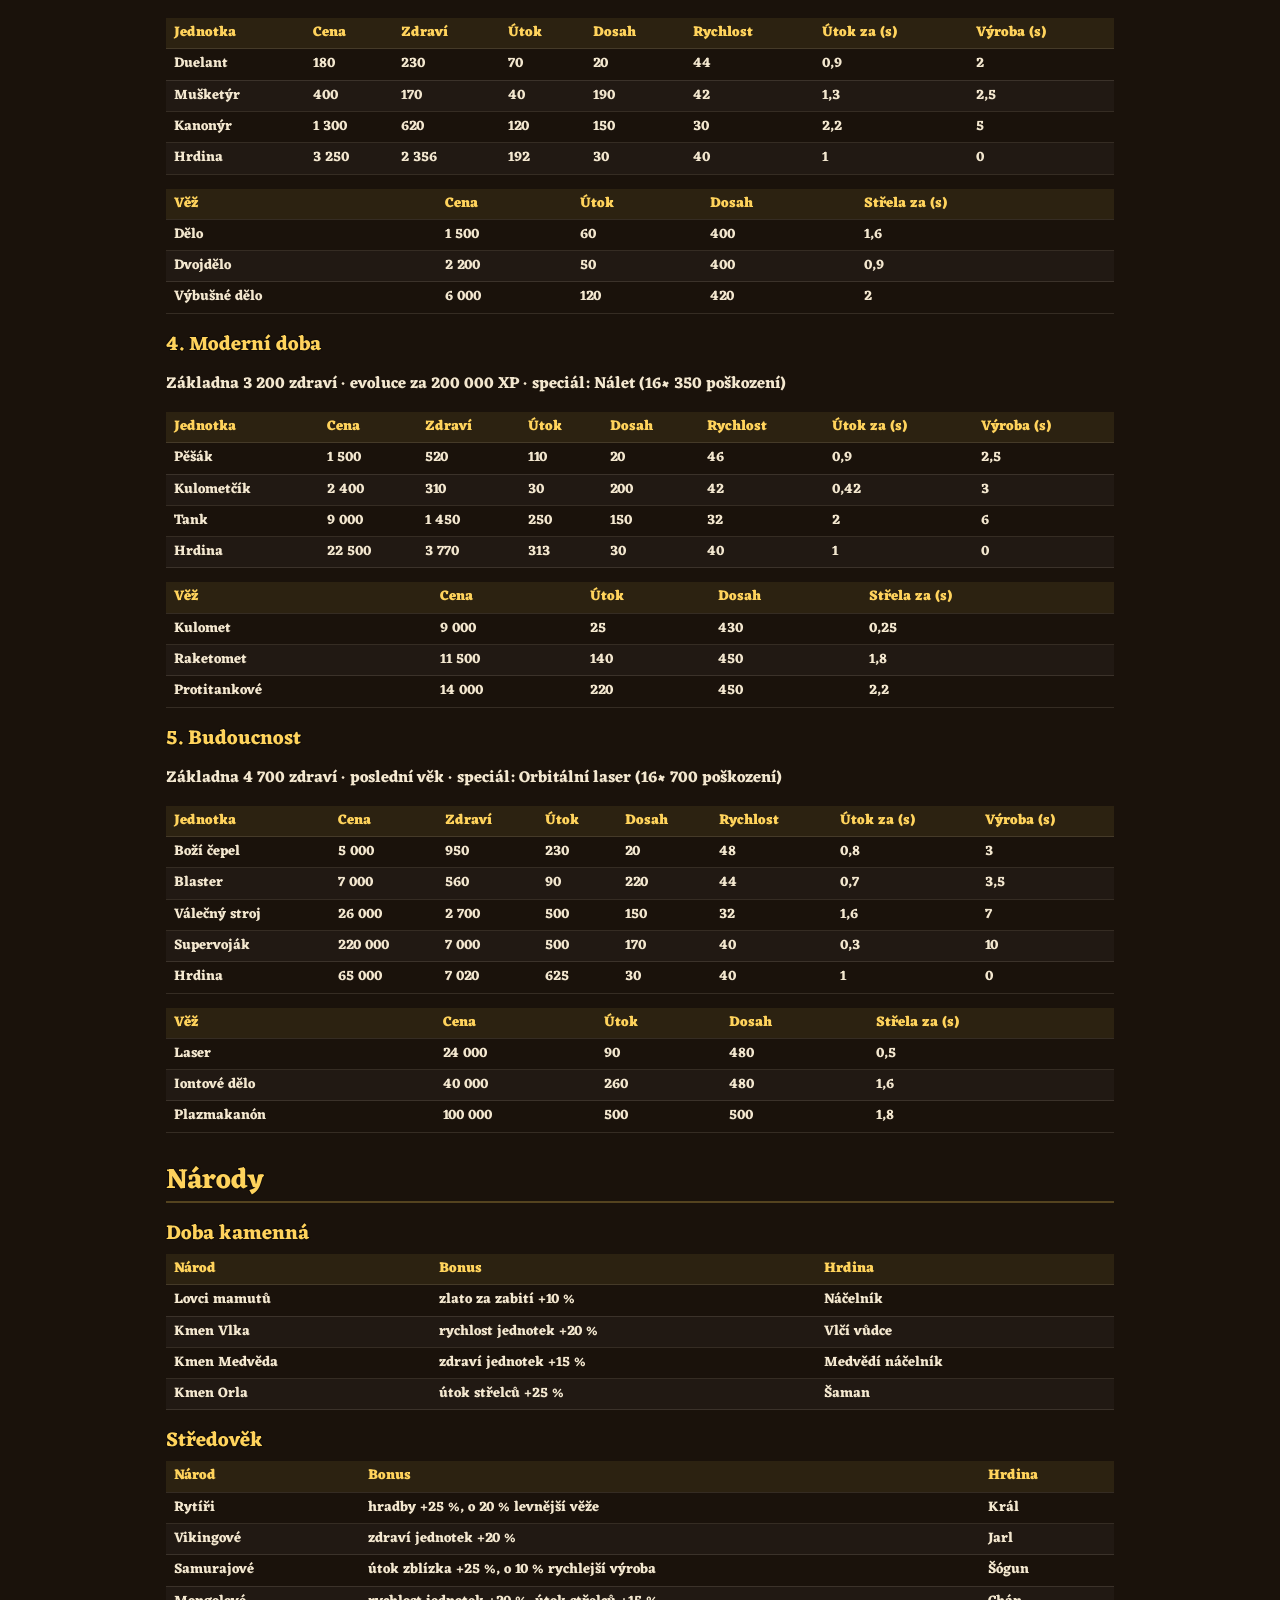
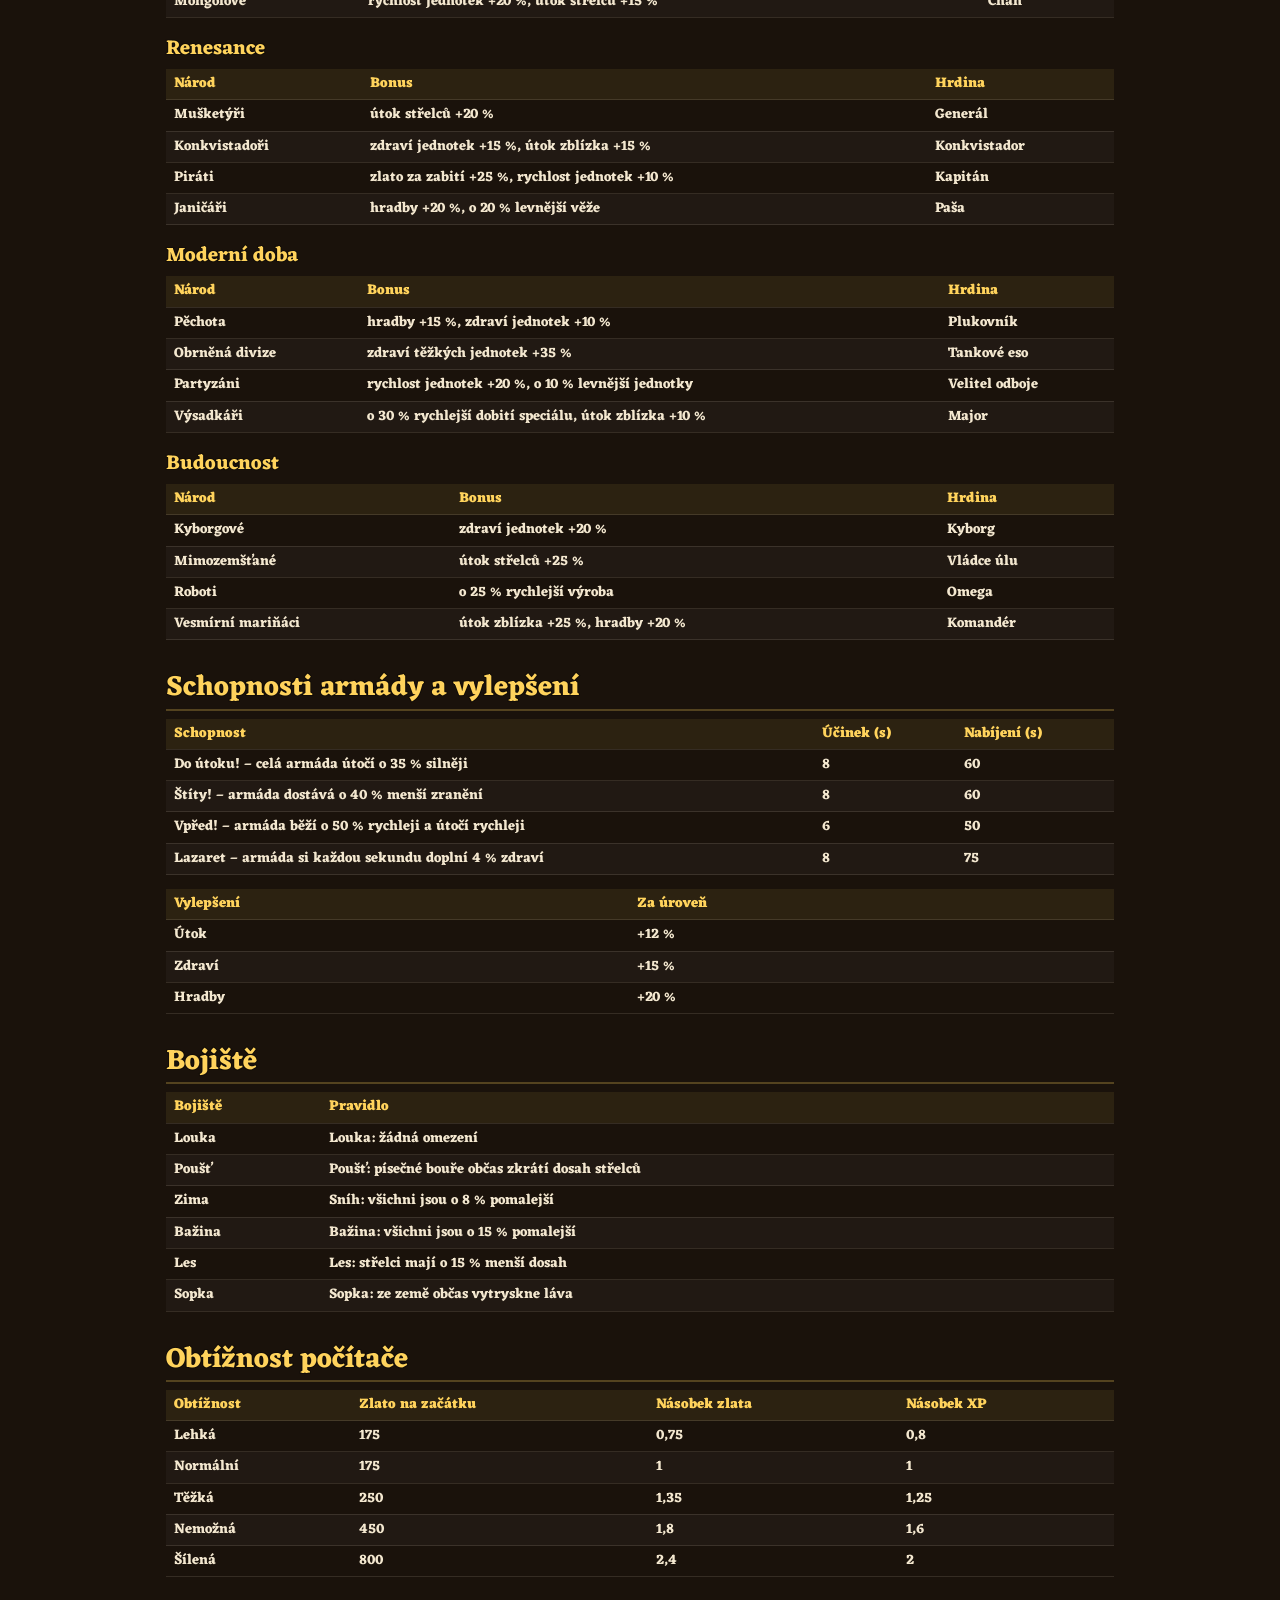
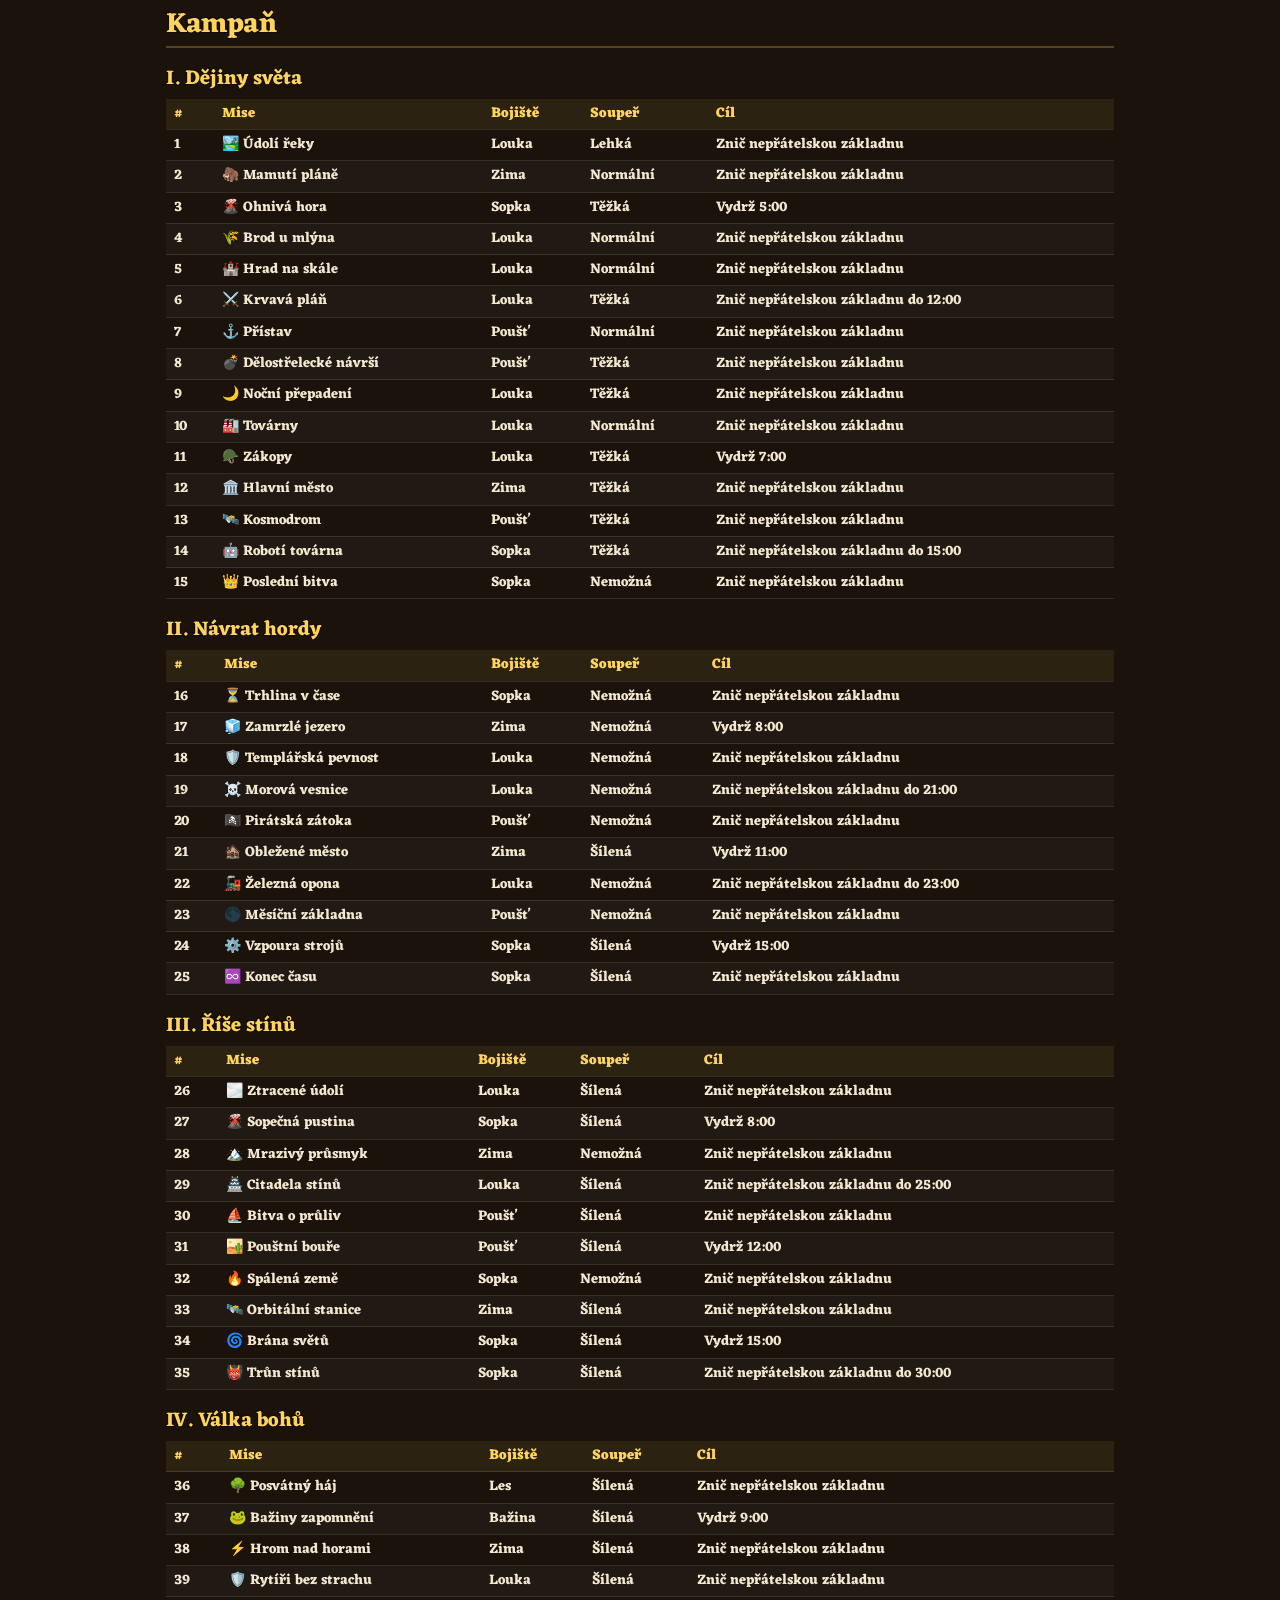
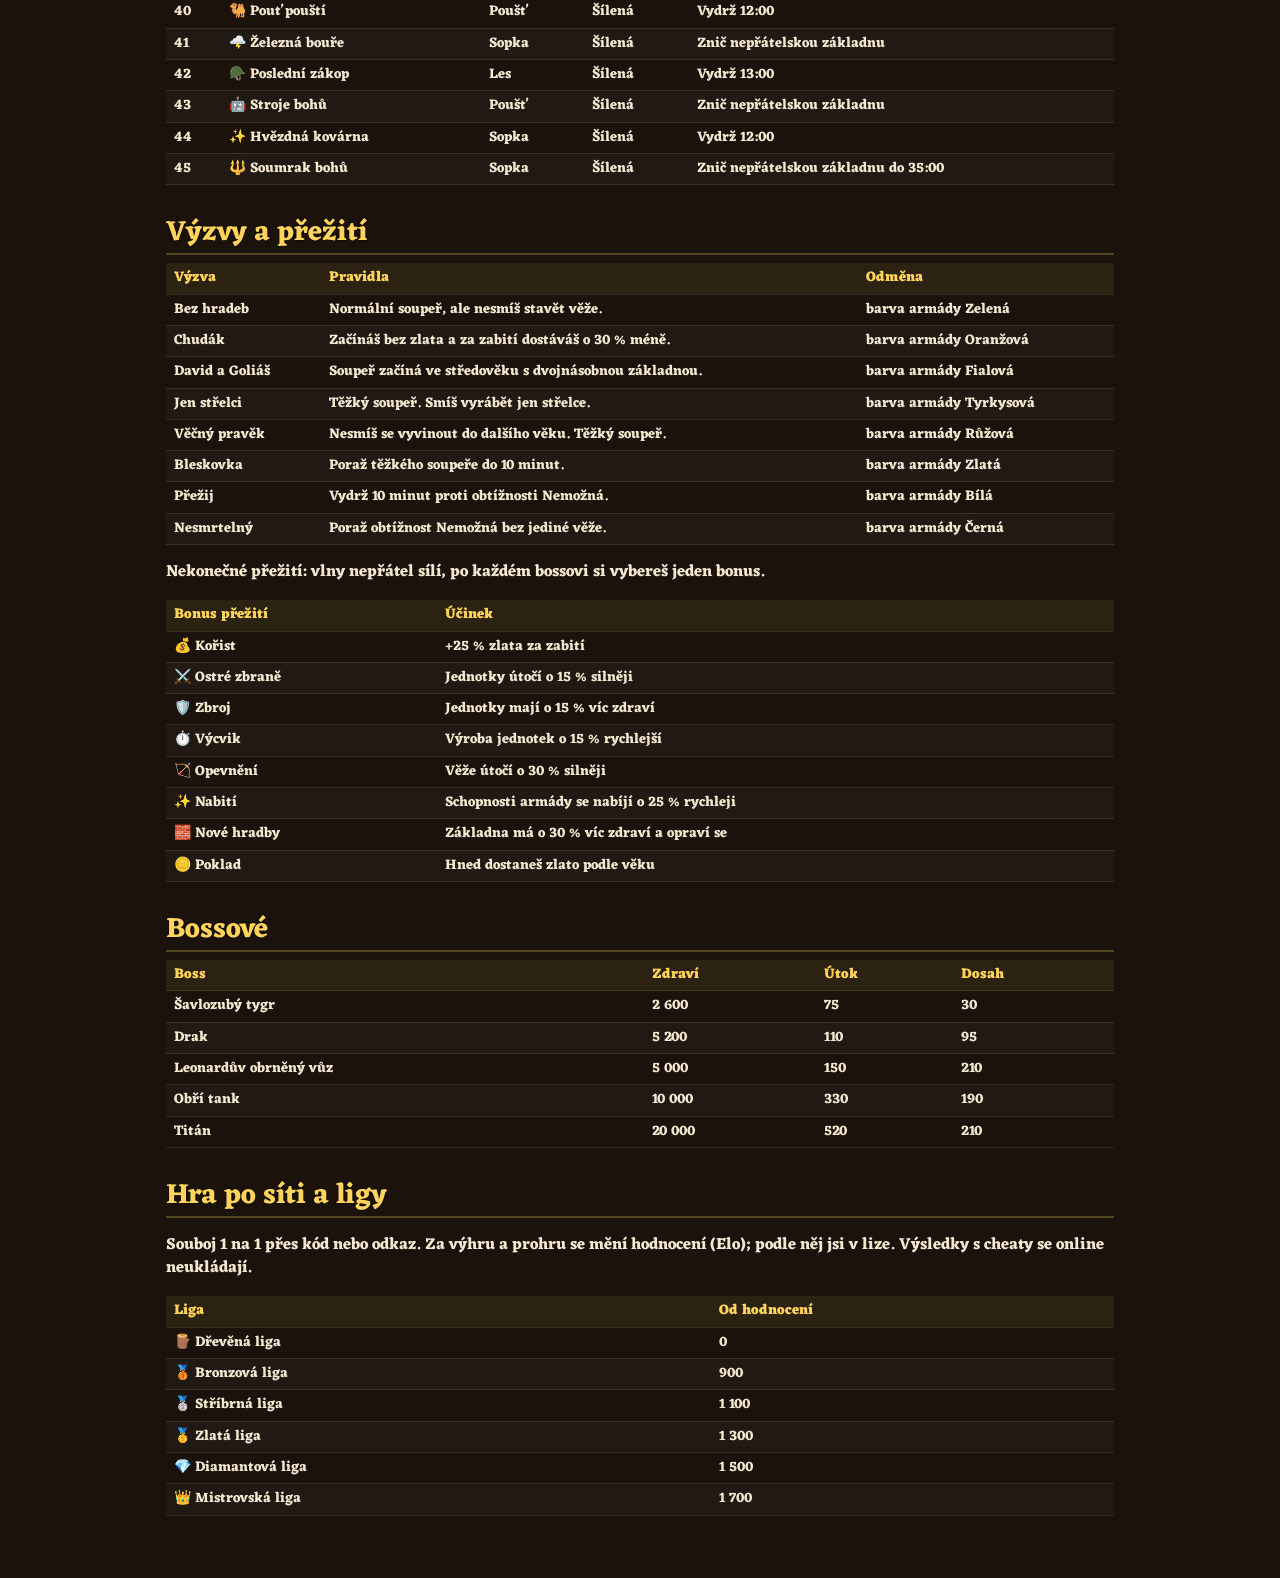
==== commit 1b451997: "Hra ze zdrojového commitu 646ccbe" ====
--- a/wiki.html
+++ b/wiki.html
@@ -6,8 +6,8 @@
     <meta name="theme-color" content="#1a120b" />
     <meta name="viewport" content="width=device-width, initial-scale=1.0, viewport-fit=cover" />
     <title>Brutal Ages 2 – příručka</title>
-    <script type="module" crossorigin src="./assets/wiki-jydVKo_k.js"></script>
-    <link rel="modulepreload" crossorigin href="./assets/leagues-w7KDcOCc.js">
+    <script type="module" crossorigin src="./assets/wiki-COfUUgnI.js"></script>
+    <link rel="modulepreload" crossorigin href="./assets/leagues-sfVy-vq-.js">
     <link rel="stylesheet" crossorigin href="./assets/wiki-DAXGNA8M.css">
   </head>
   <body>
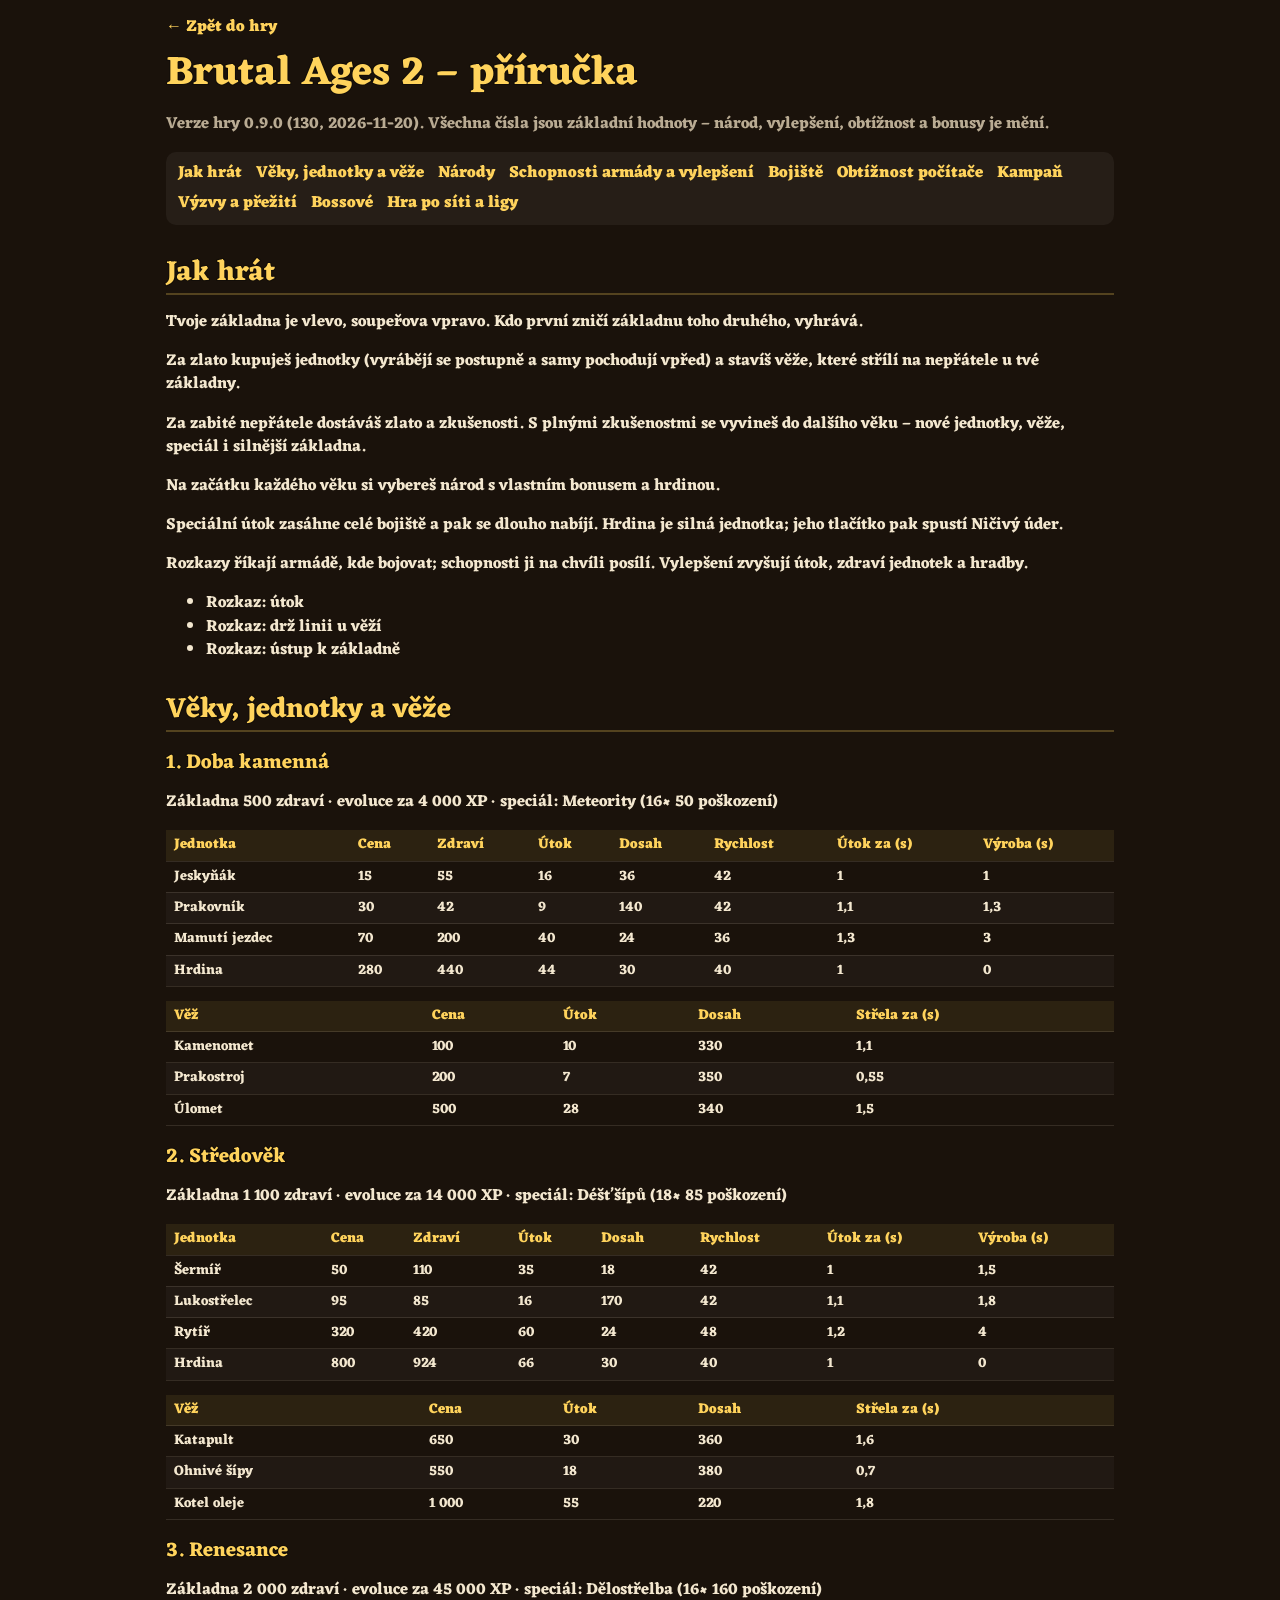
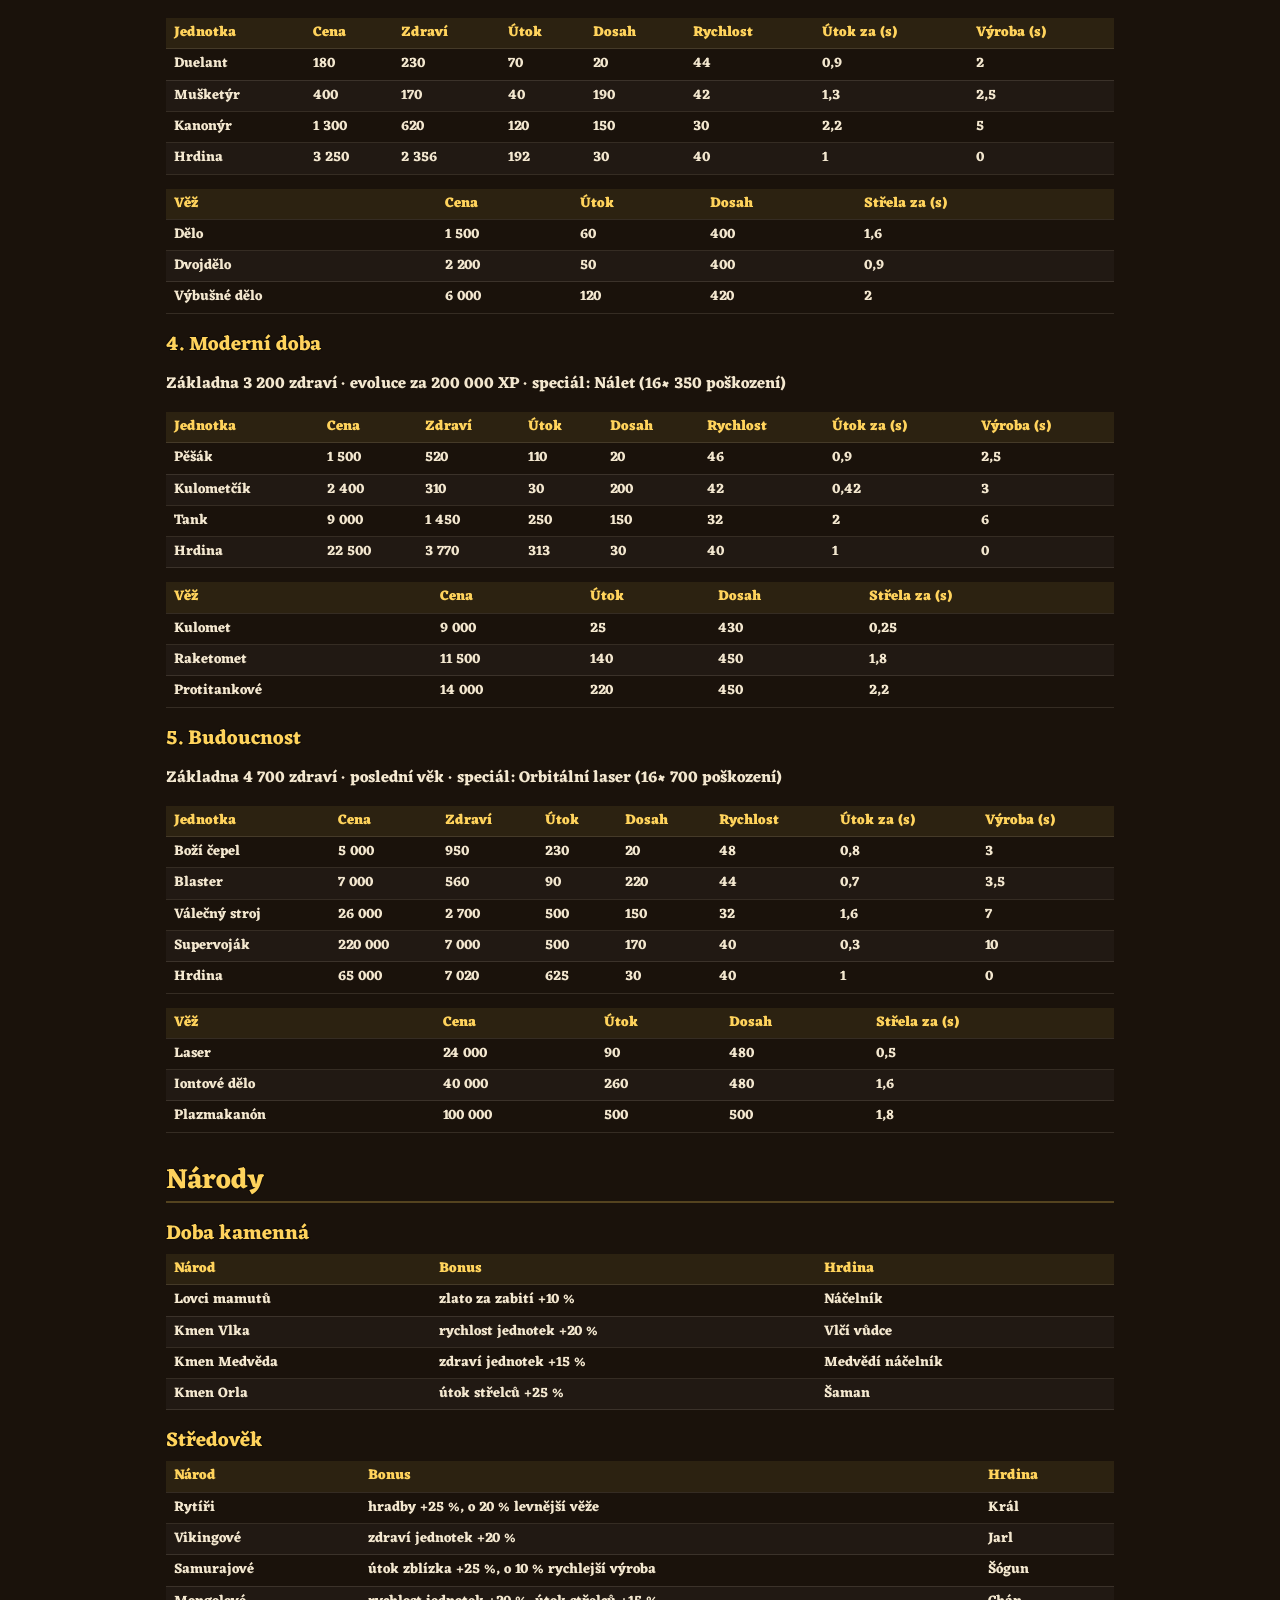
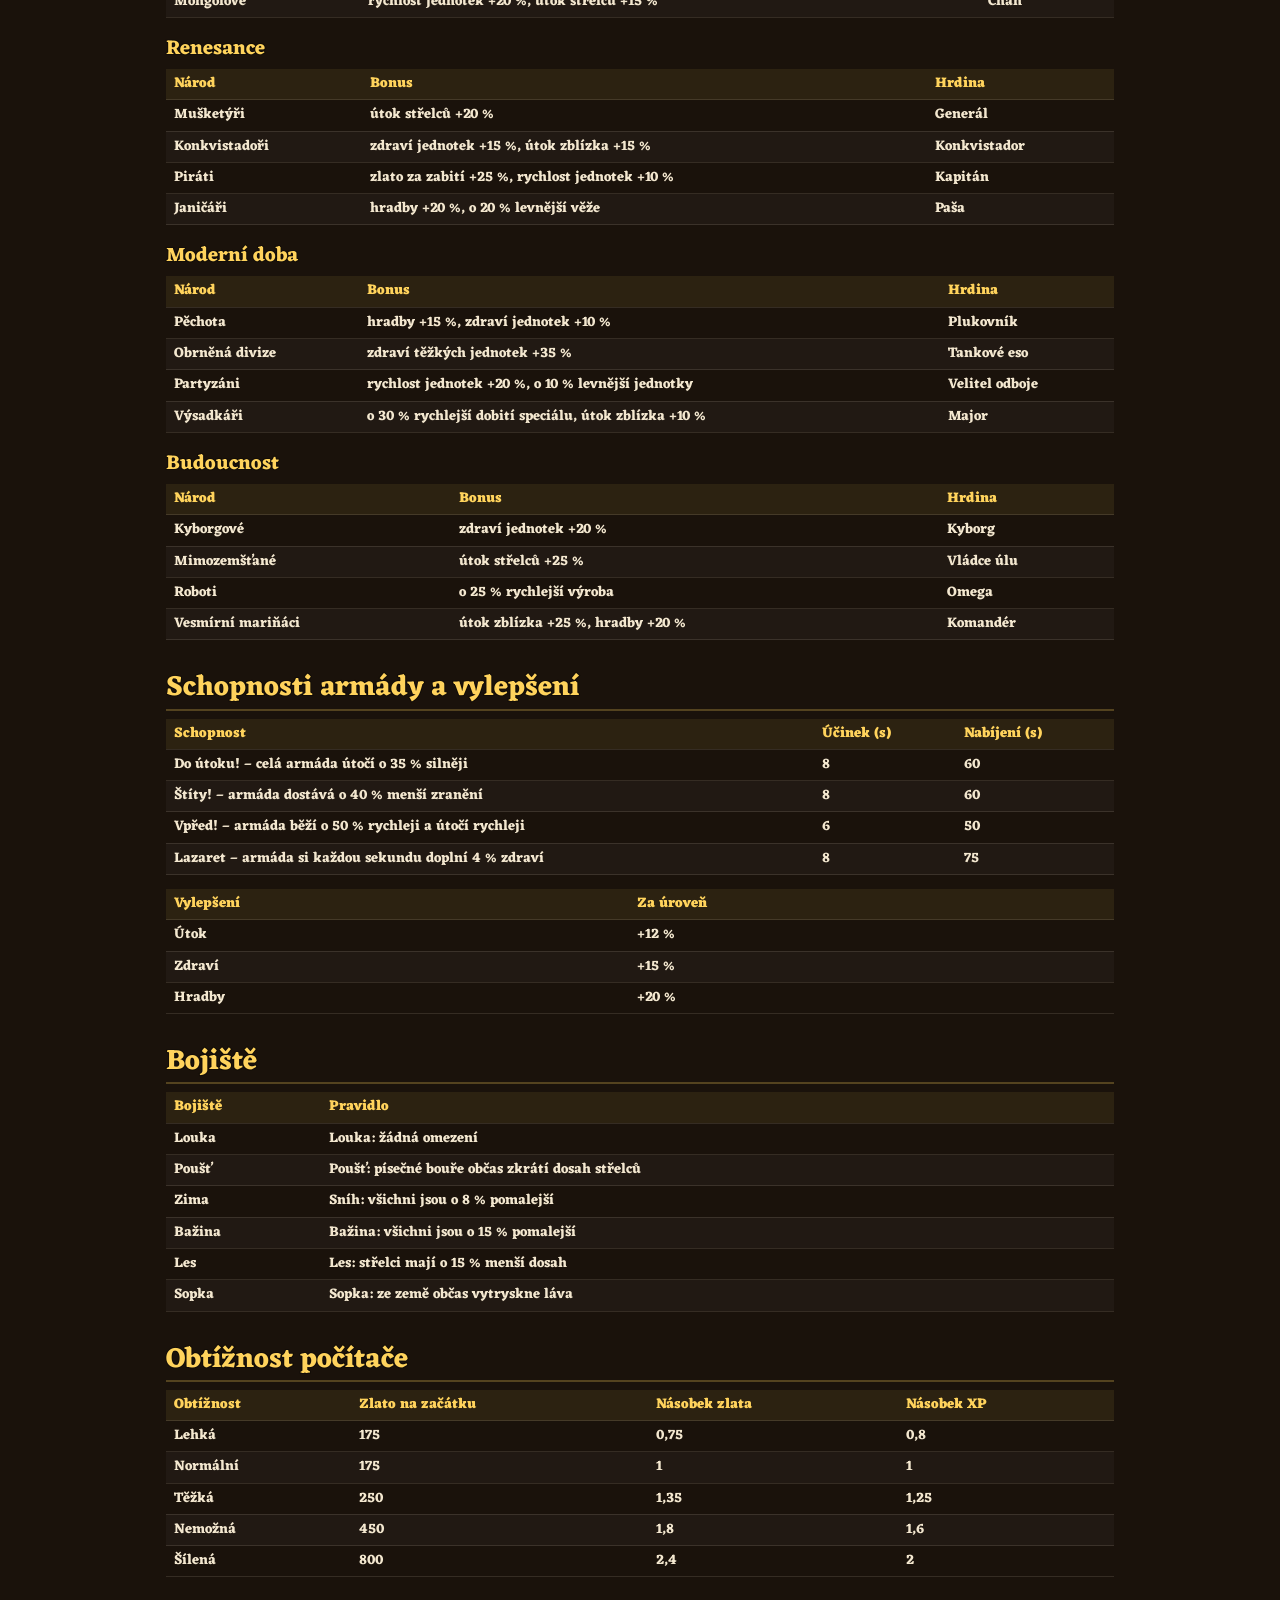
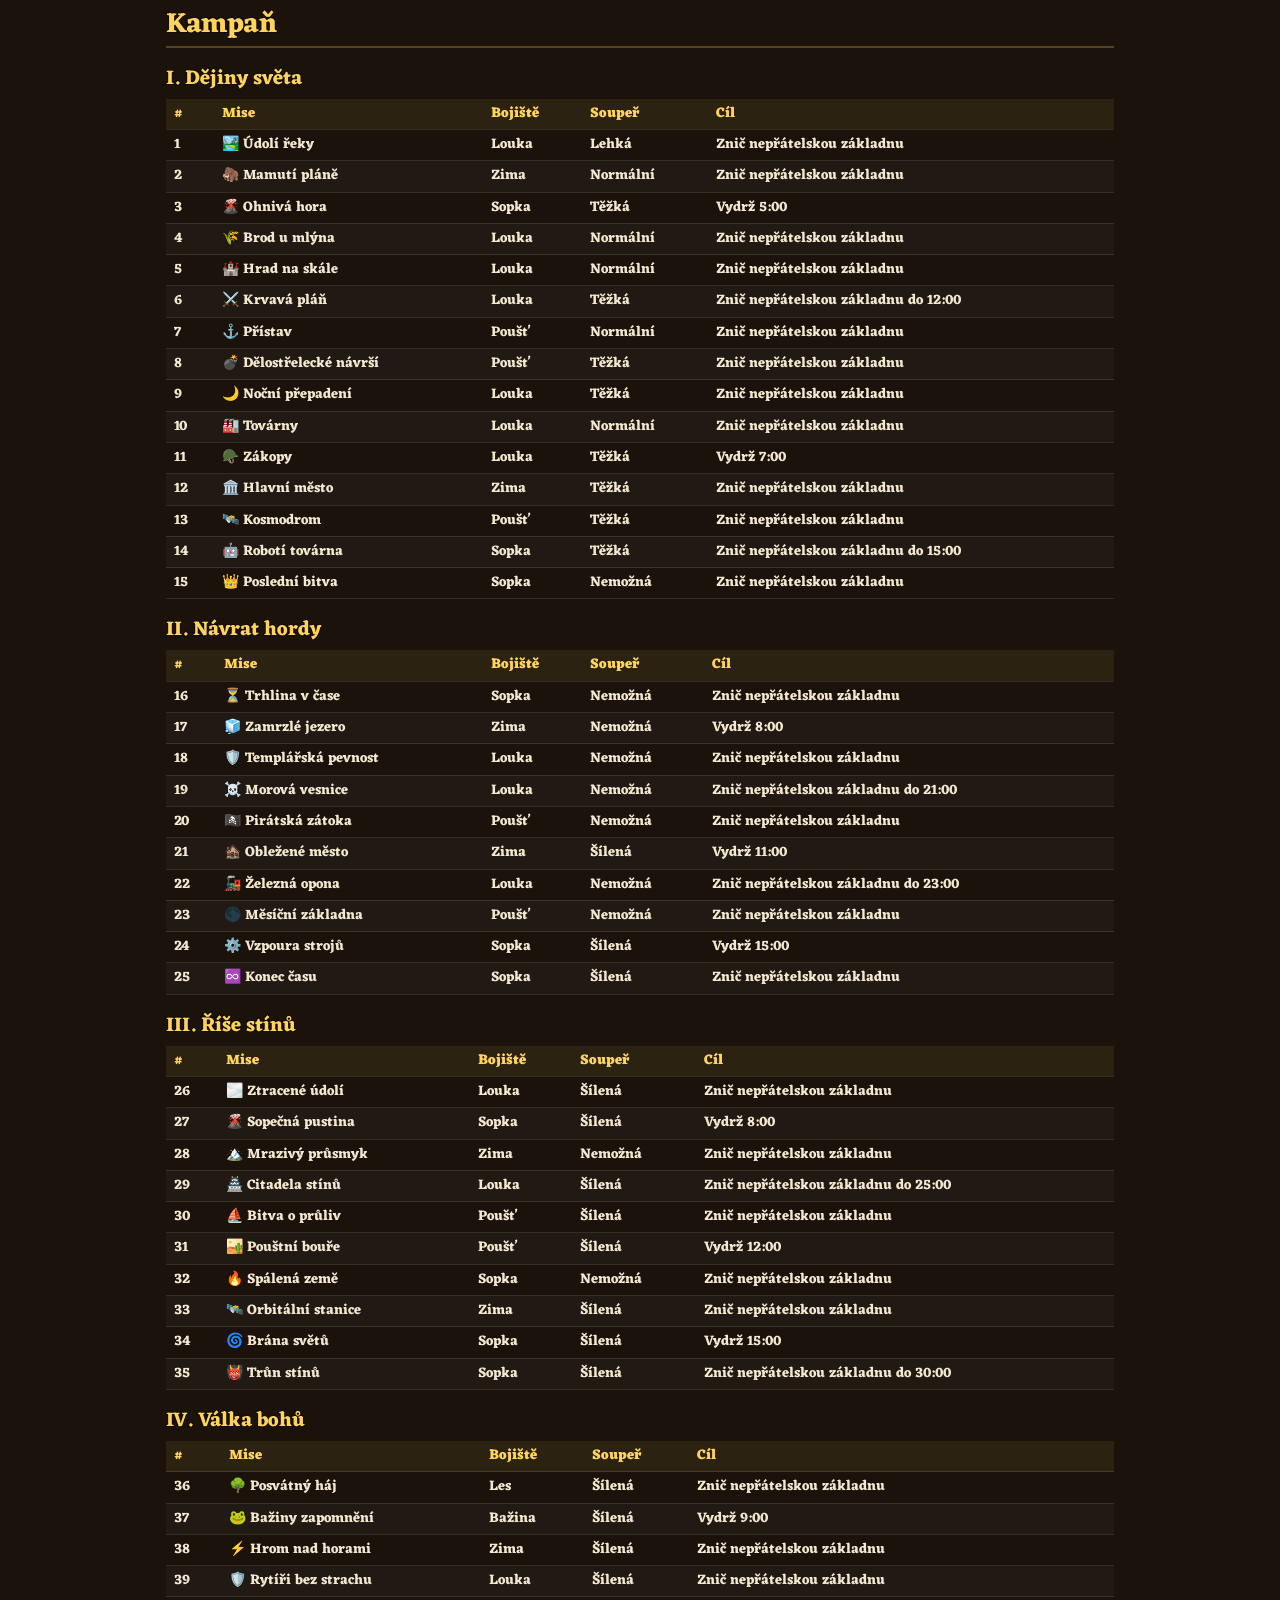
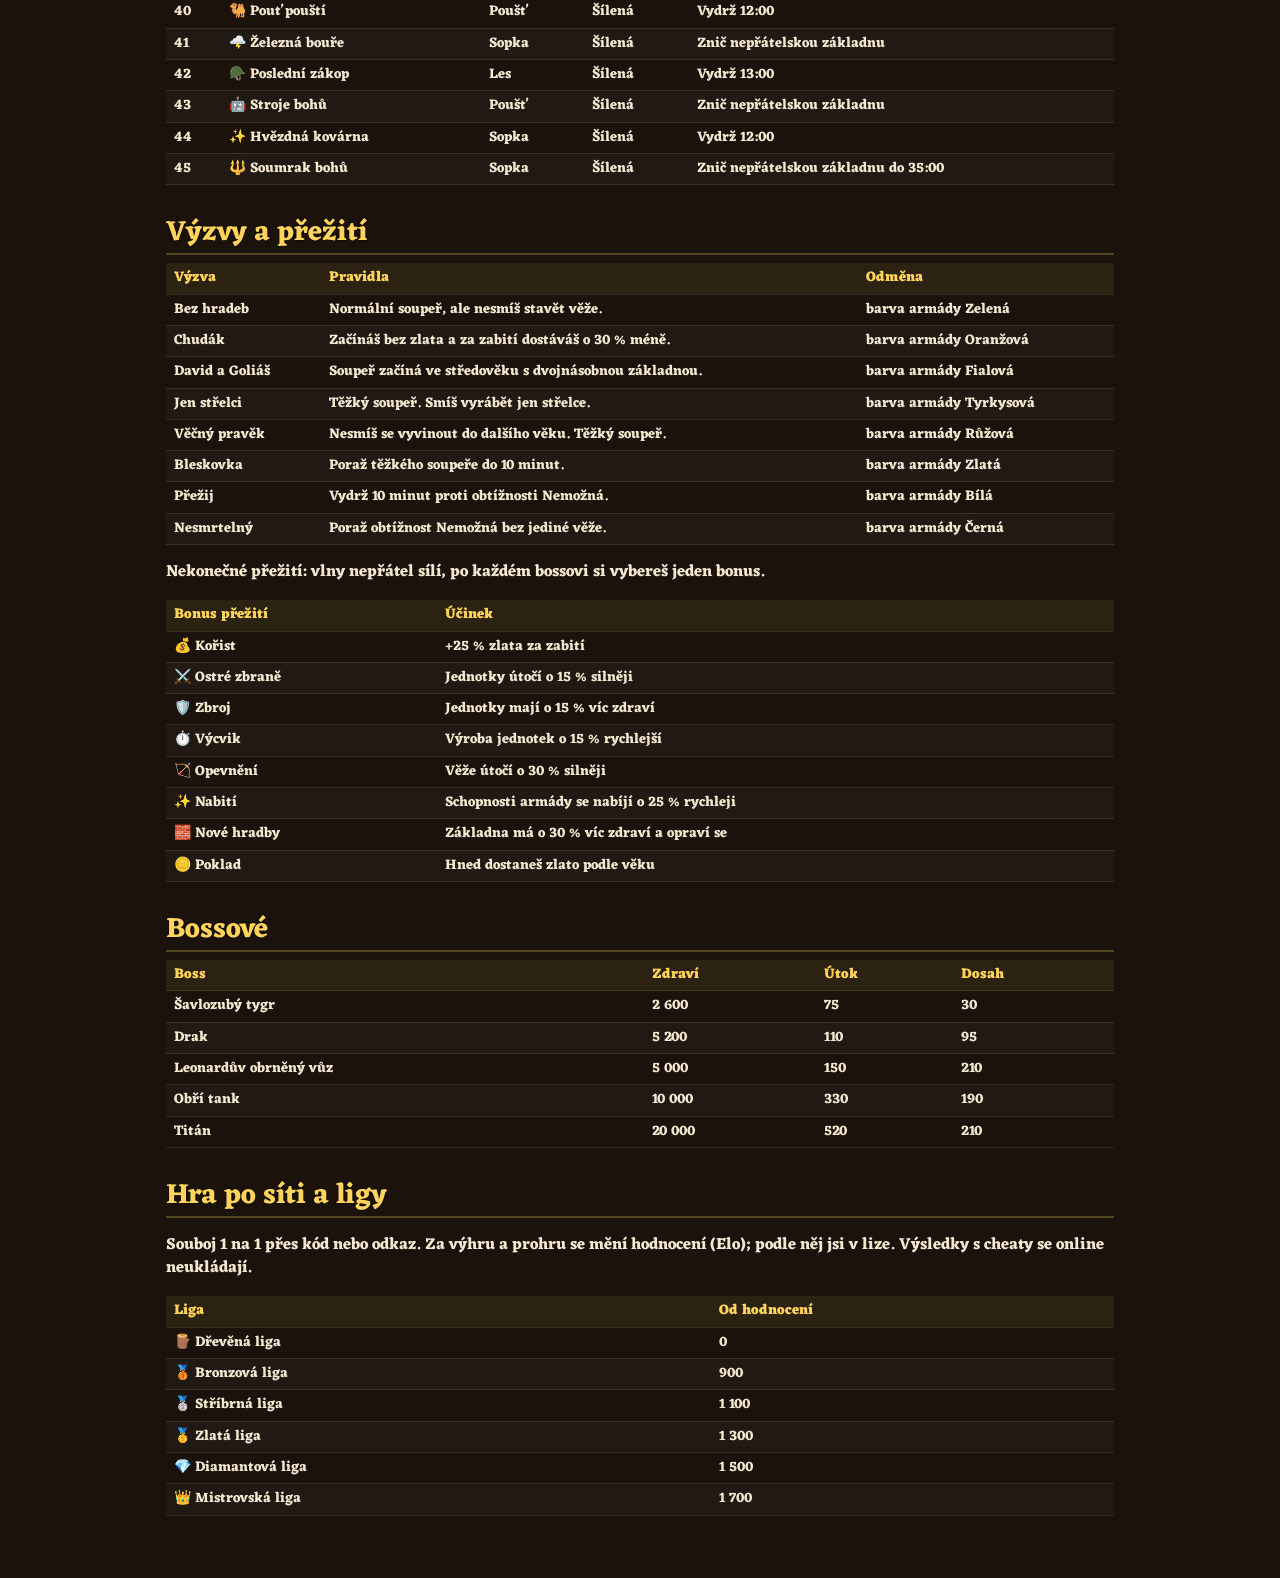
==== commit d6023ee4: "Hra ze zdrojového commitu cfabc73" ====
--- a/wiki.html
+++ b/wiki.html
@@ -6,8 +6,8 @@
     <meta name="theme-color" content="#1a120b" />
     <meta name="viewport" content="width=device-width, initial-scale=1.0, viewport-fit=cover" />
     <title>Brutal Ages 2 – příručka</title>
-    <script type="module" crossorigin src="./assets/wiki-COfUUgnI.js"></script>
-    <link rel="modulepreload" crossorigin href="./assets/leagues-sfVy-vq-.js">
+    <script type="module" crossorigin src="./assets/wiki-ZQvxABWa.js"></script>
+    <link rel="modulepreload" crossorigin href="./assets/leagues-QYiw8bdv.js">
     <link rel="stylesheet" crossorigin href="./assets/wiki-DAXGNA8M.css">
   </head>
   <body>
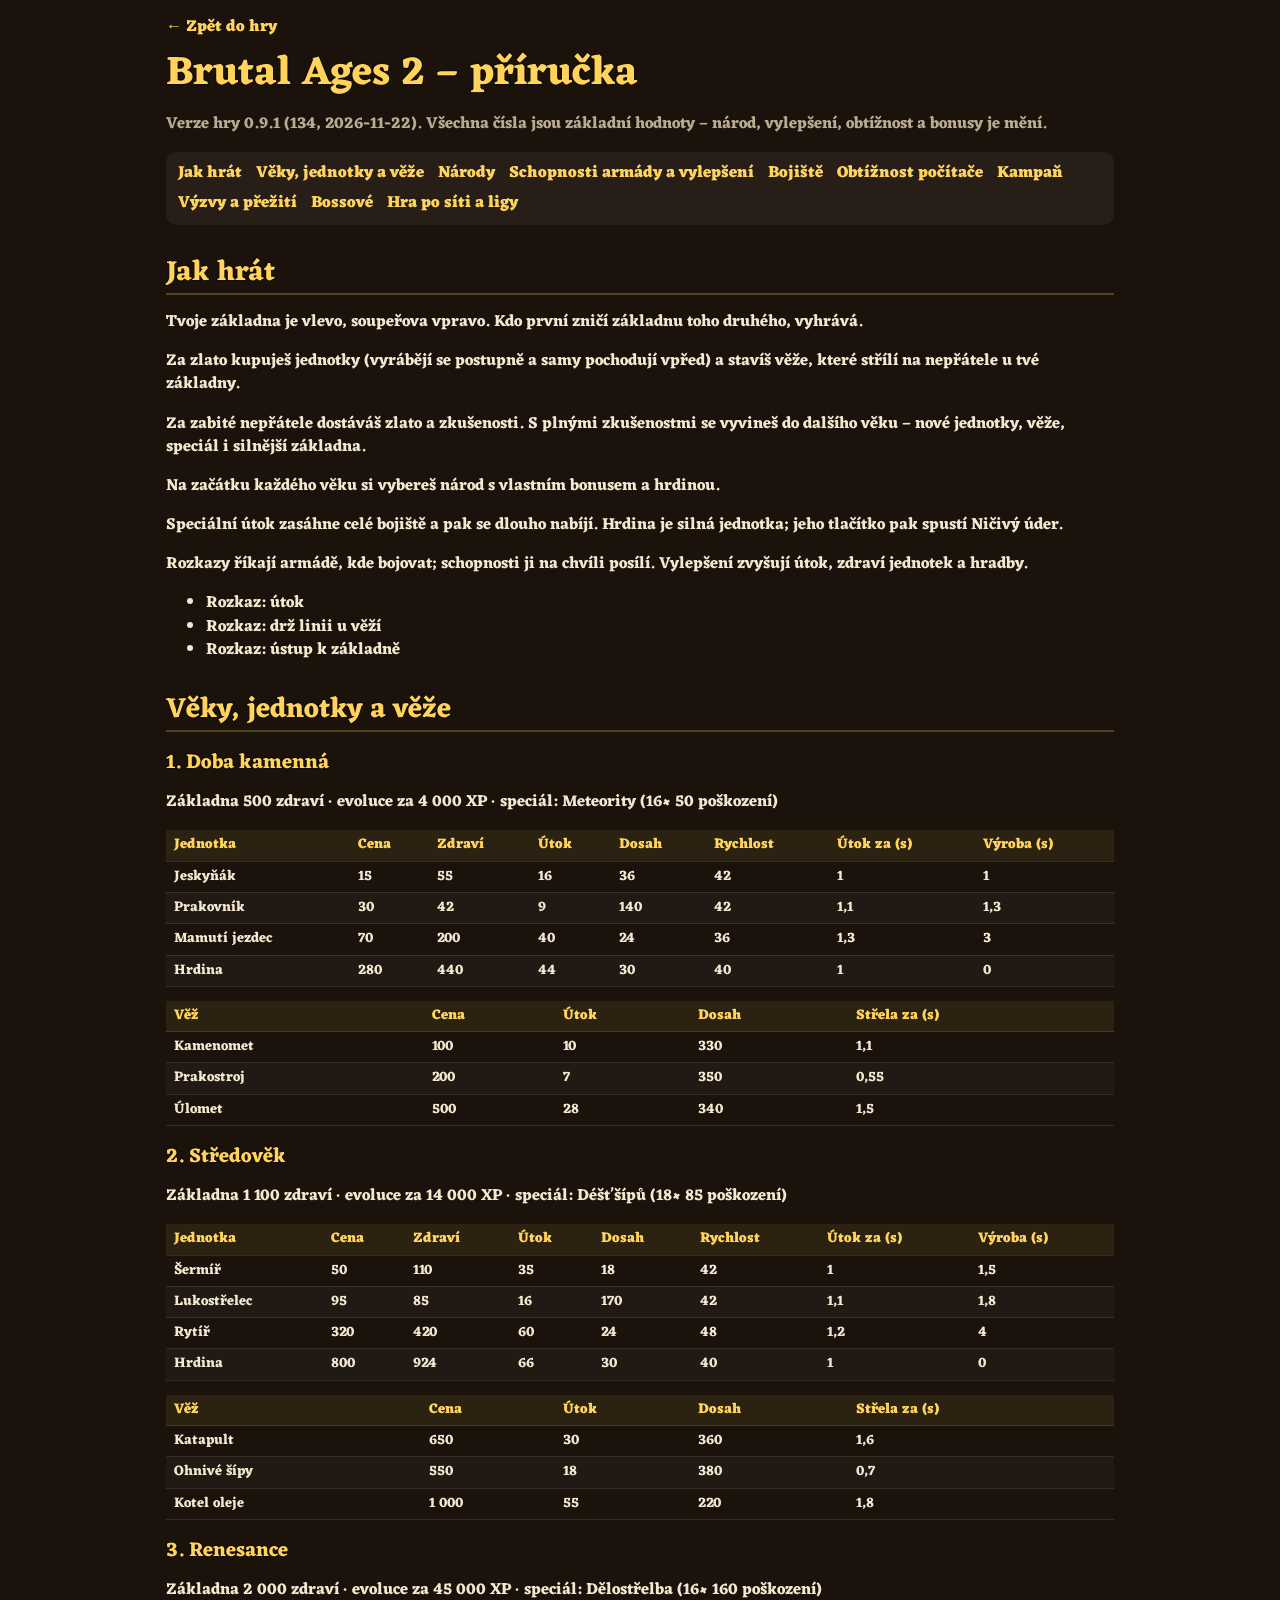
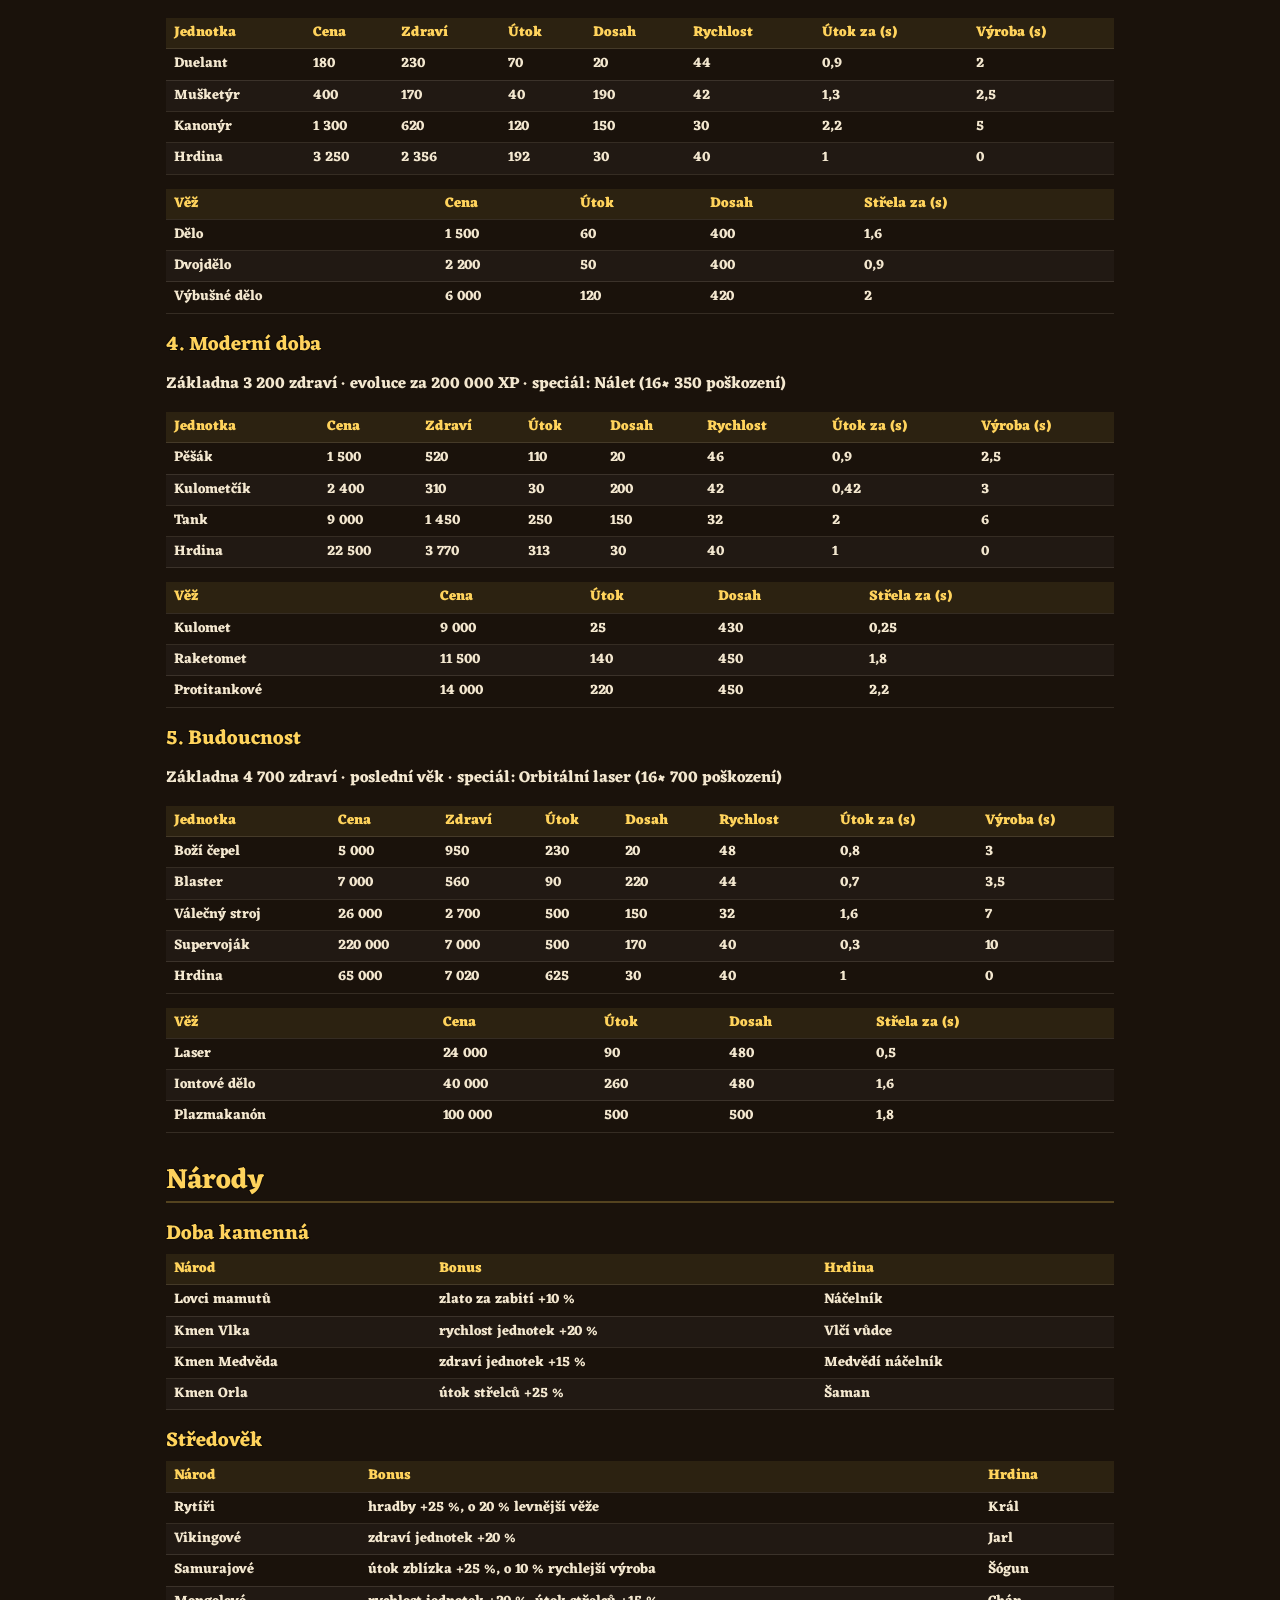
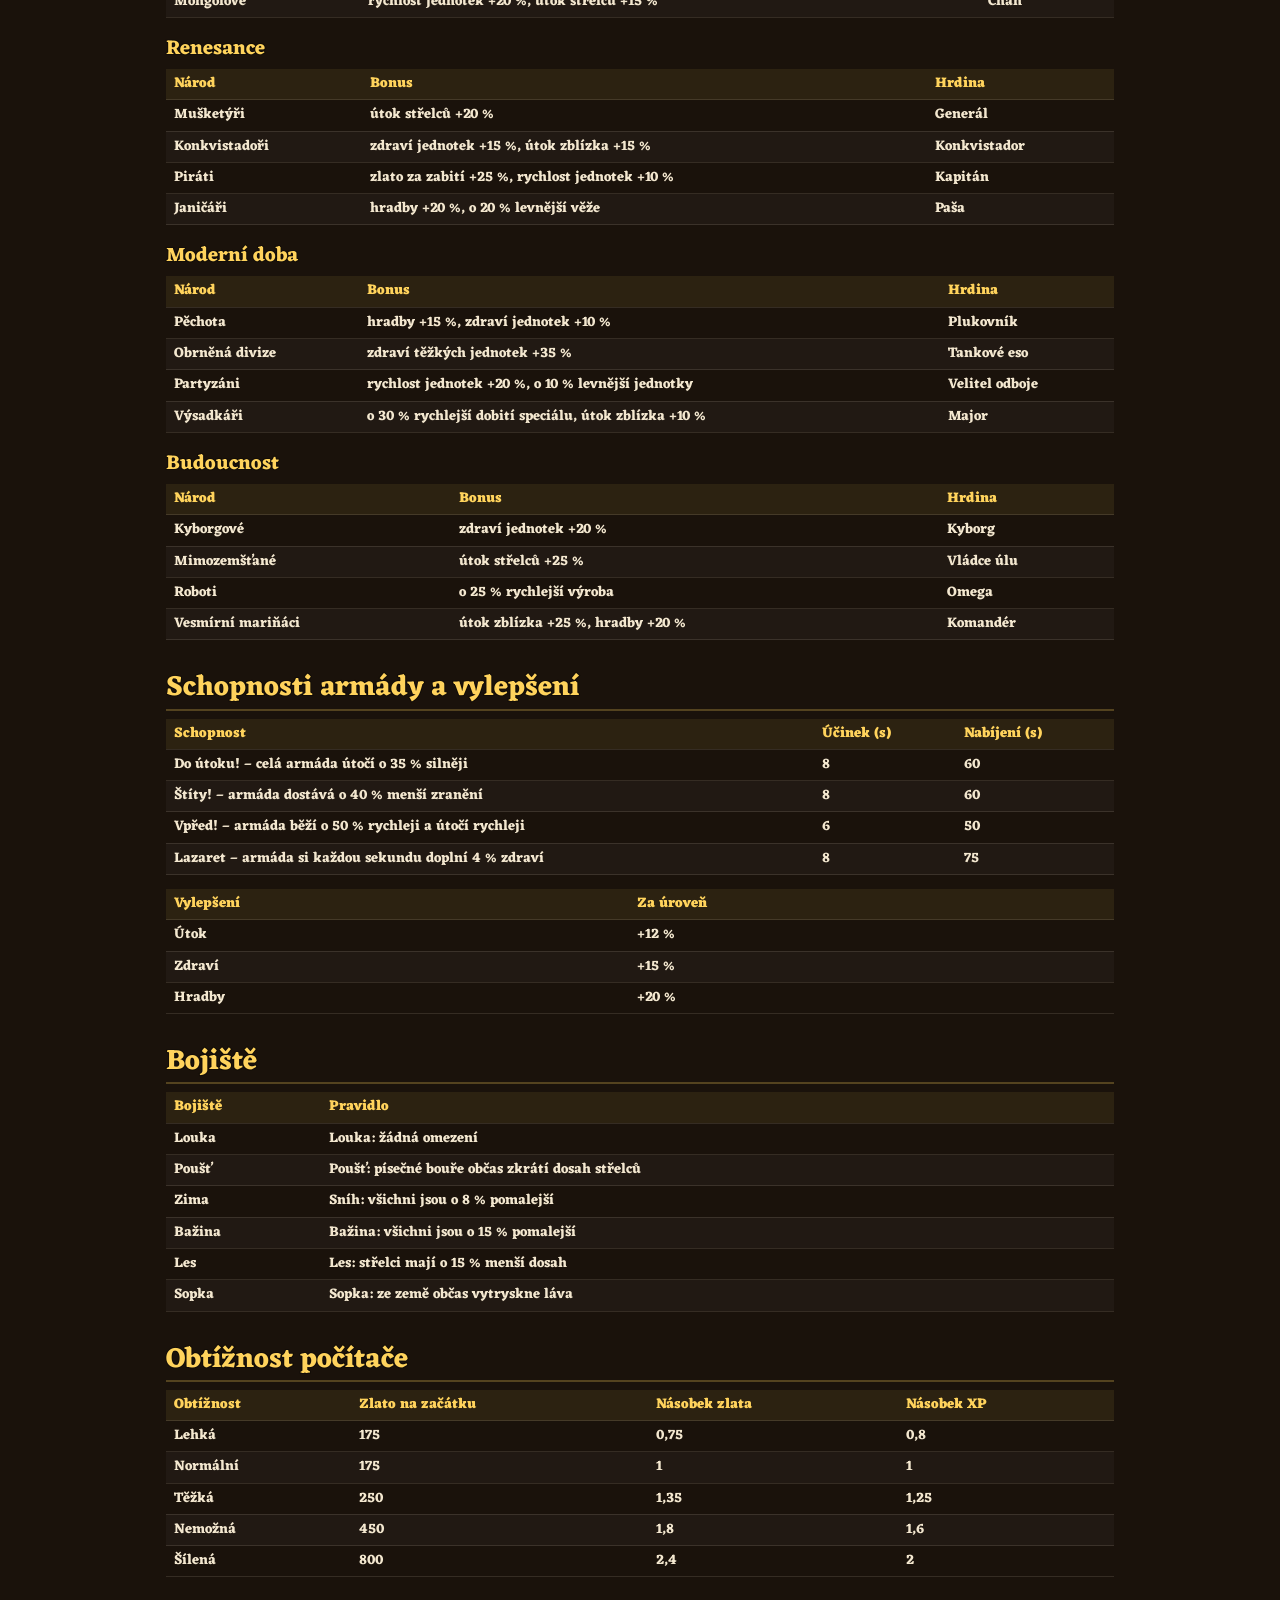
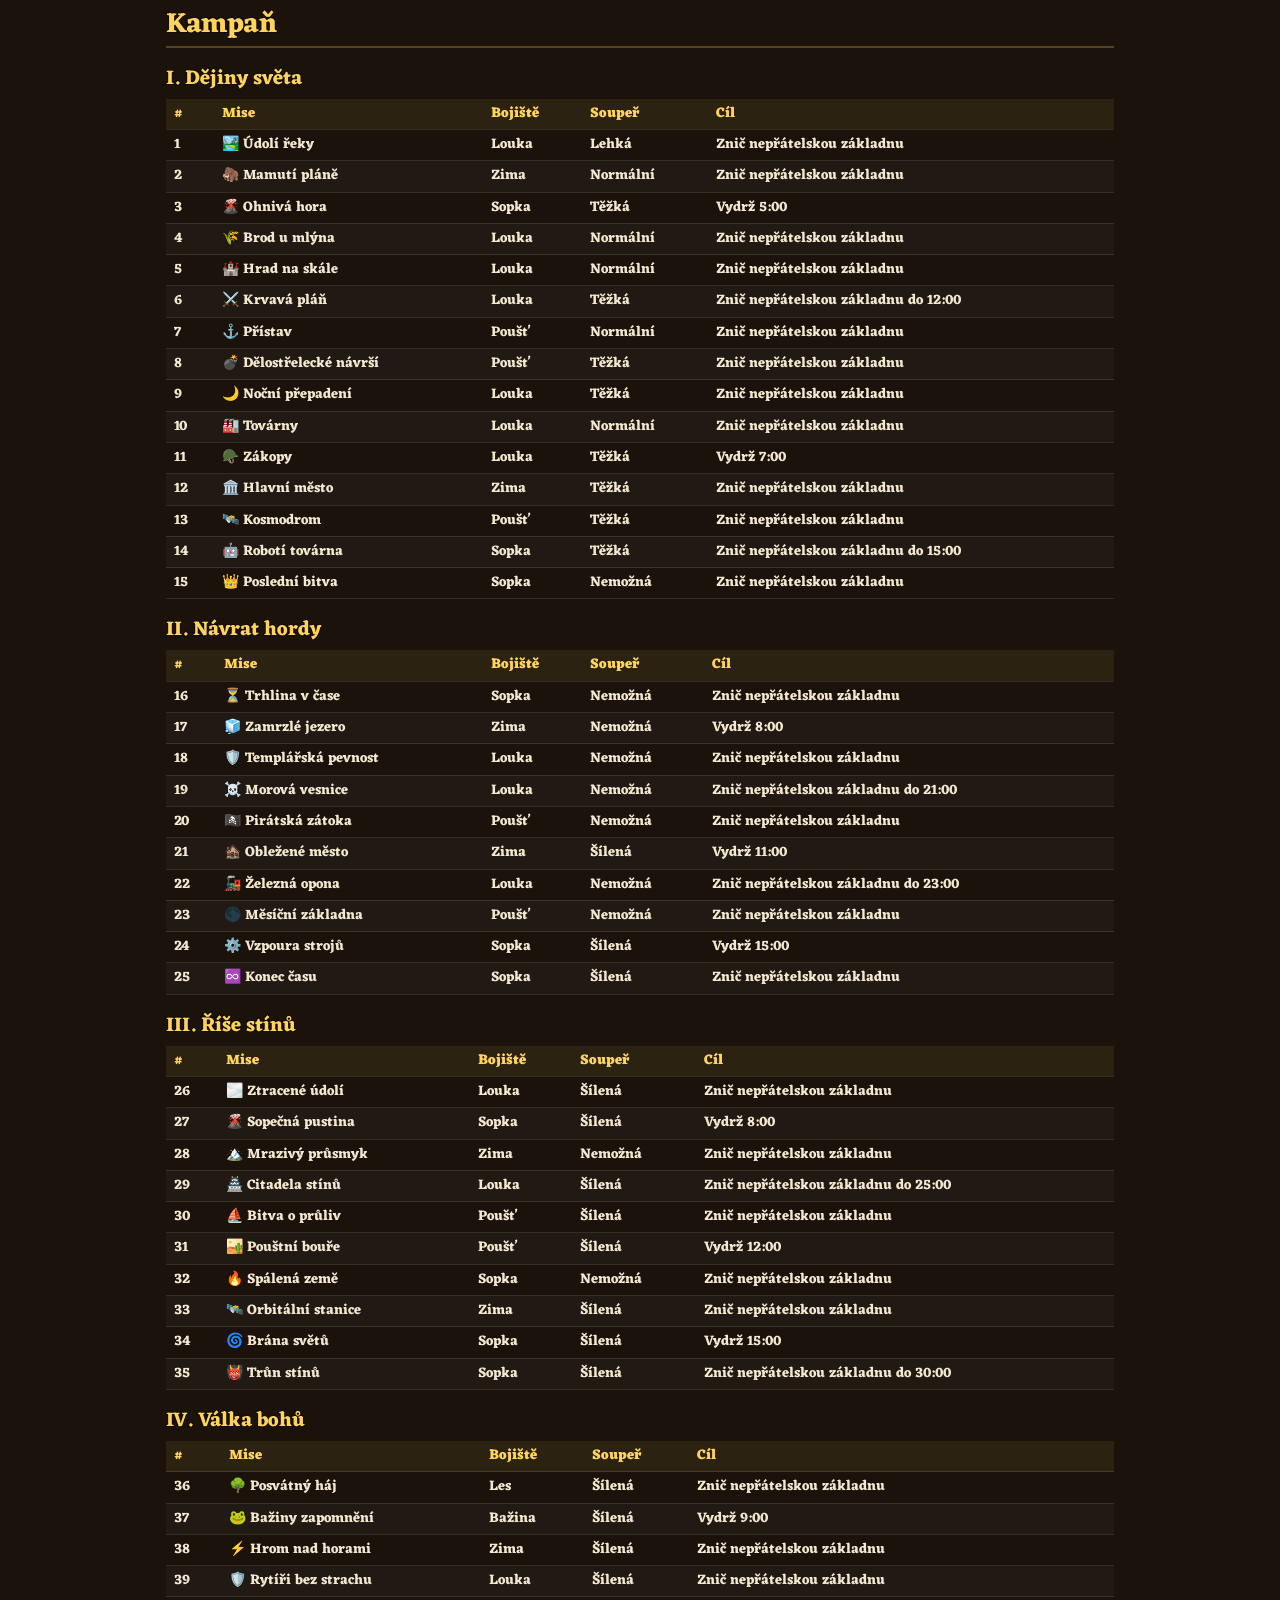
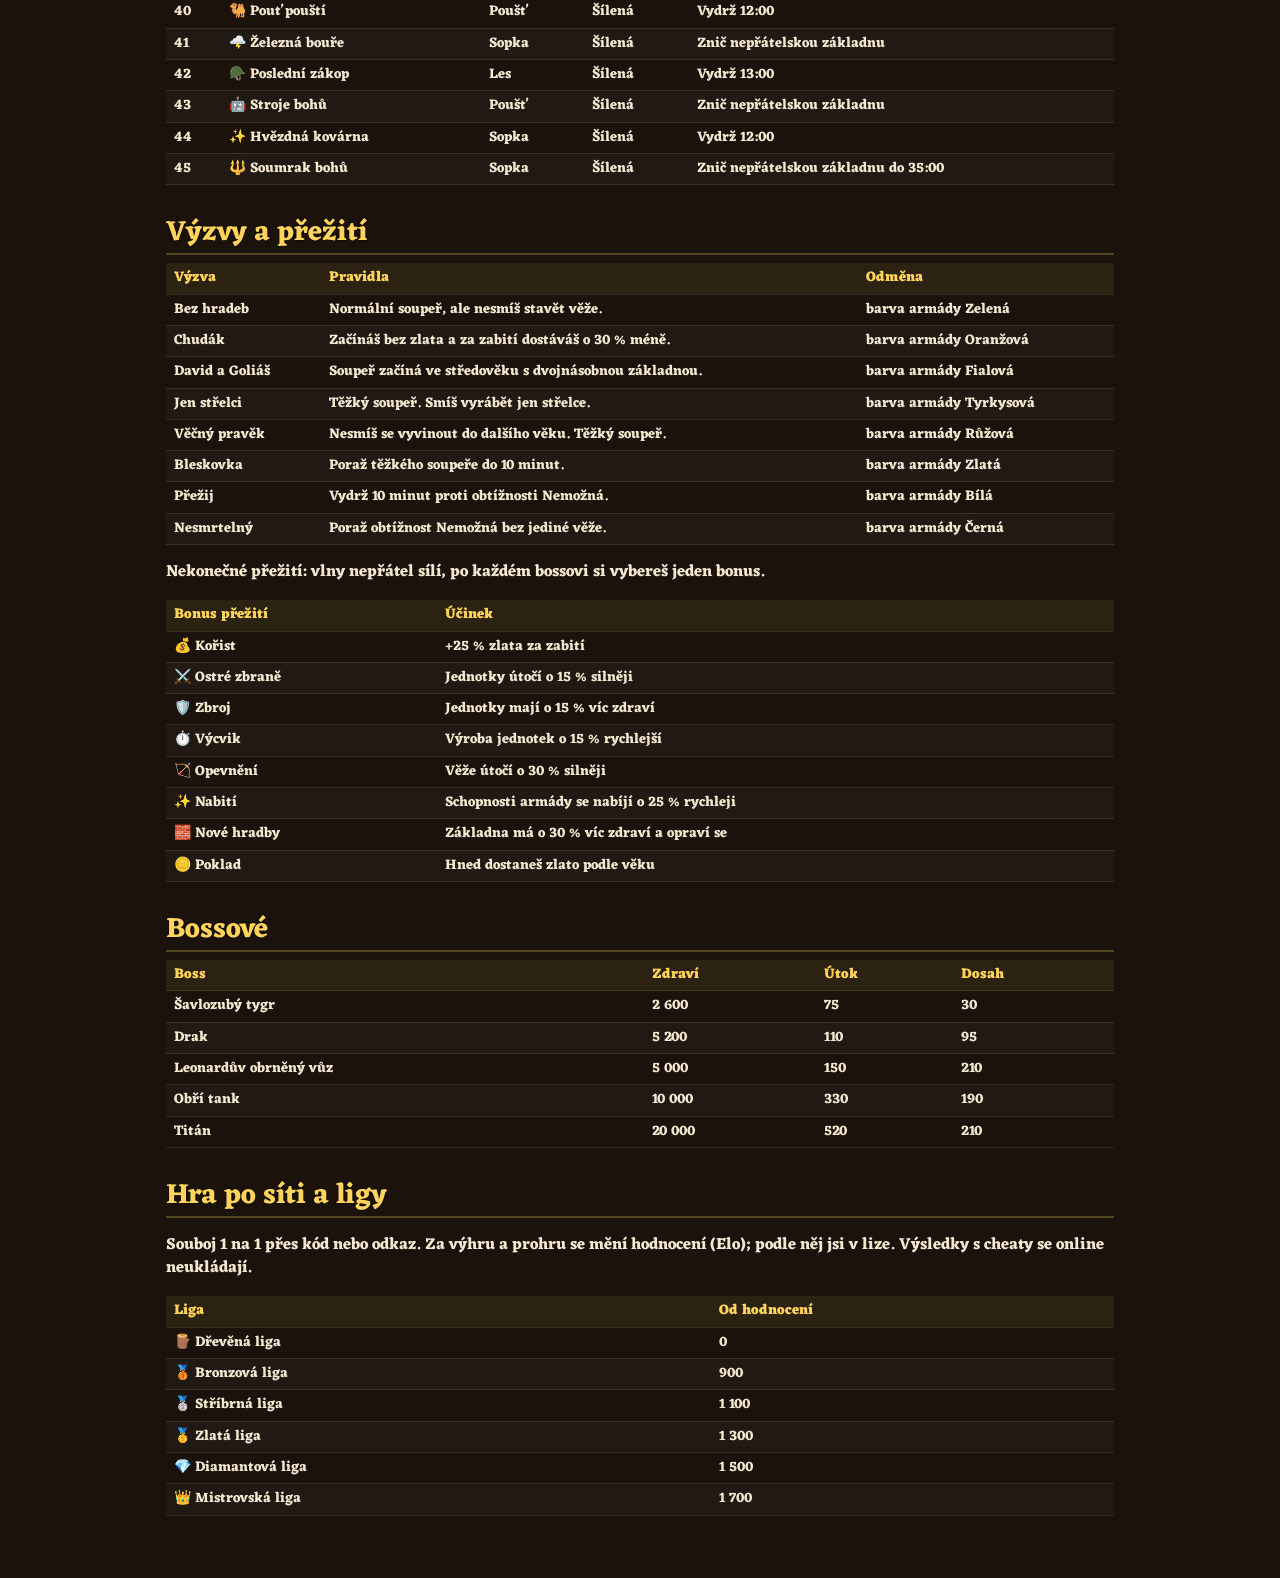
==== commit de4273c3: "Hra ze zdrojového commitu 7d48685" ====
--- a/wiki.html
+++ b/wiki.html
@@ -6,8 +6,8 @@
     <meta name="theme-color" content="#1a120b" />
     <meta name="viewport" content="width=device-width, initial-scale=1.0, viewport-fit=cover" />
     <title>Brutal Ages 2 – příručka</title>
-    <script type="module" crossorigin src="./assets/wiki-ZQvxABWa.js"></script>
-    <link rel="modulepreload" crossorigin href="./assets/leagues-QYiw8bdv.js">
+    <script type="module" crossorigin src="./assets/wiki-J4_VFKI2.js"></script>
+    <link rel="modulepreload" crossorigin href="./assets/leagues-CunKIkzT.js">
     <link rel="stylesheet" crossorigin href="./assets/wiki-DAXGNA8M.css">
   </head>
   <body>
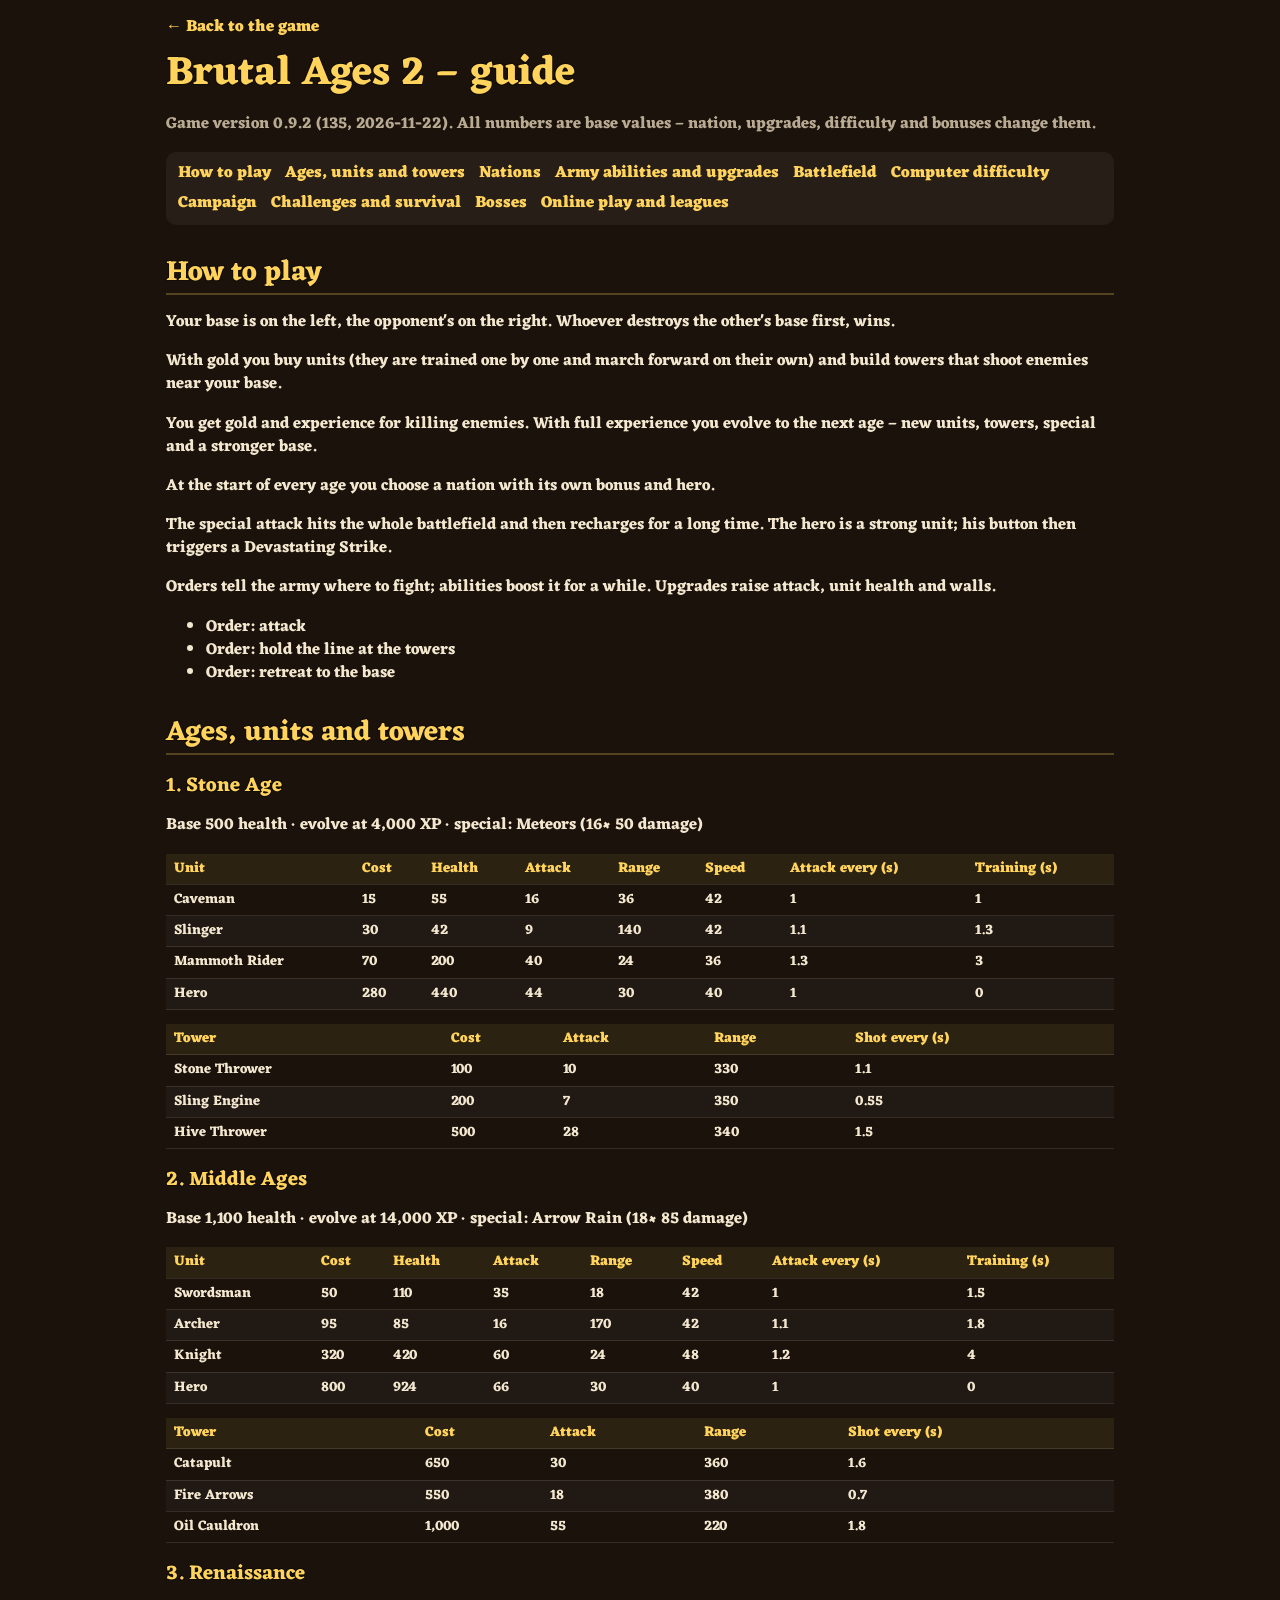
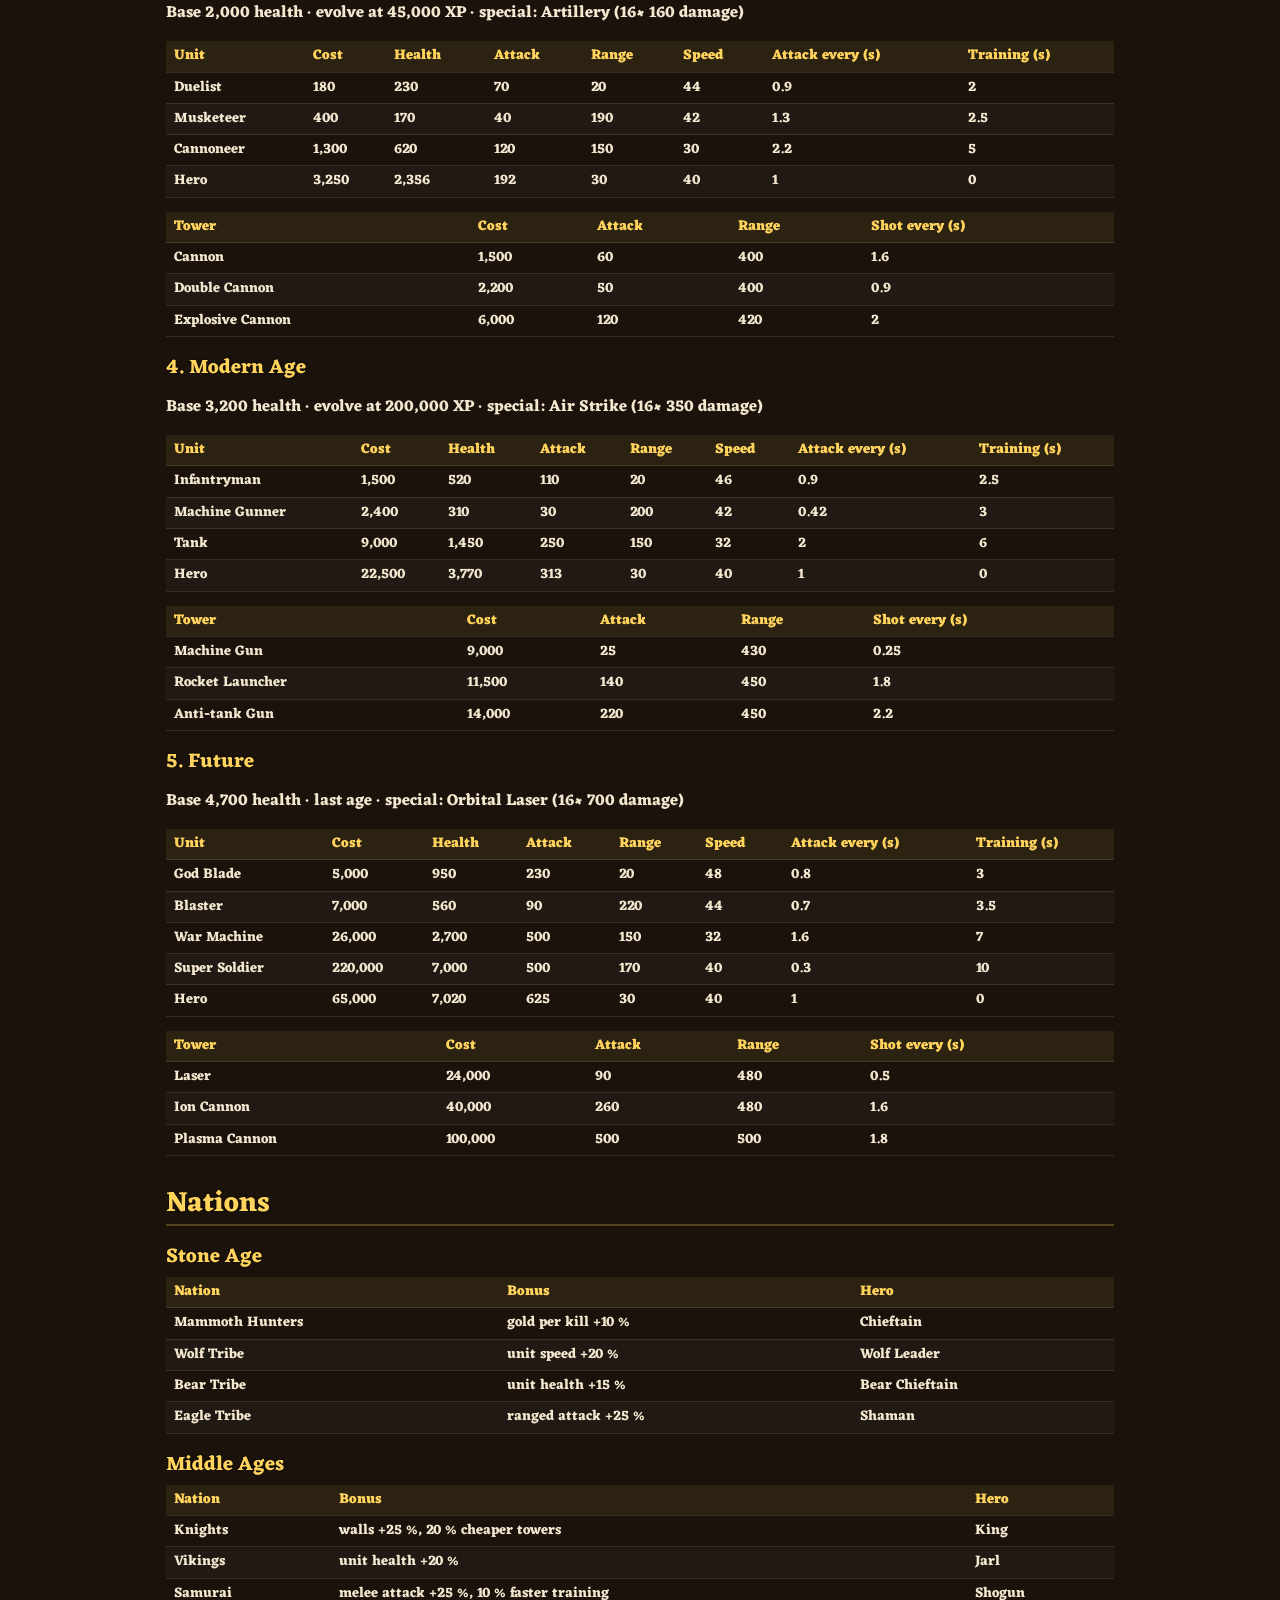
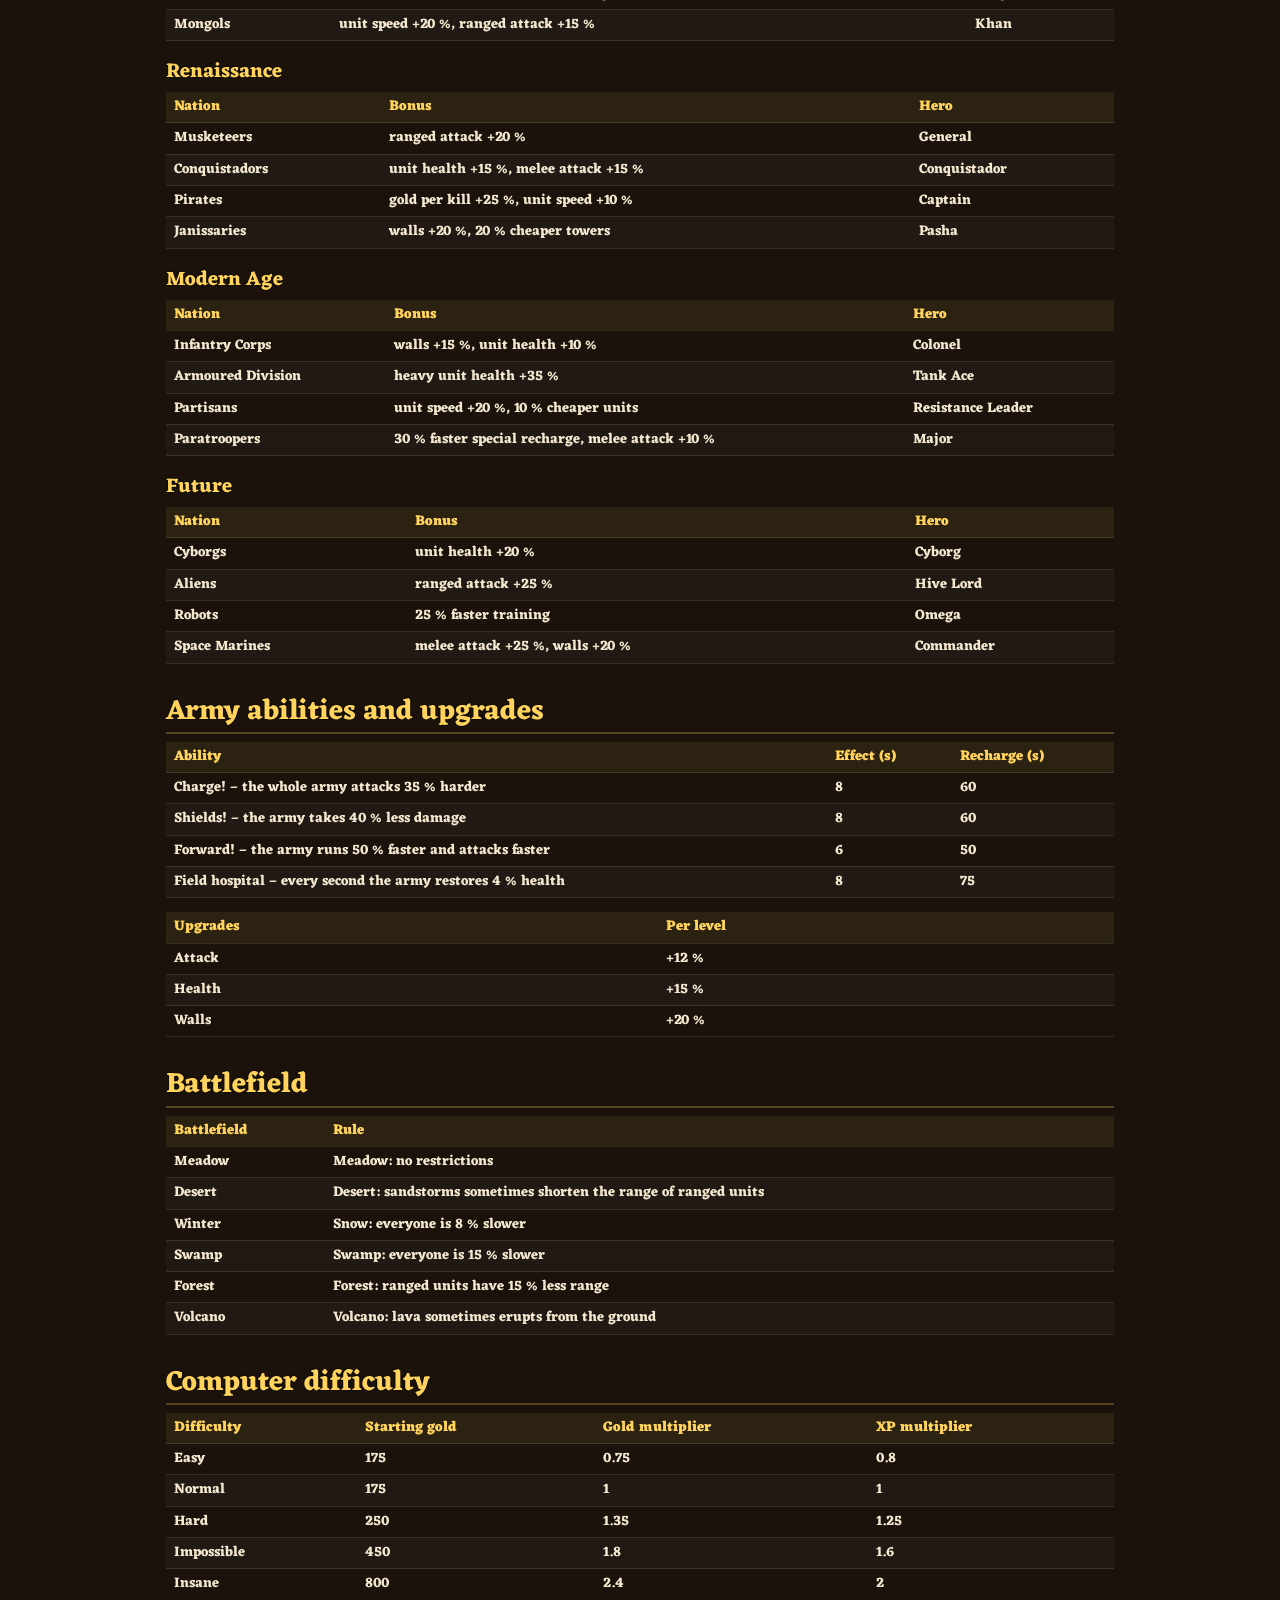
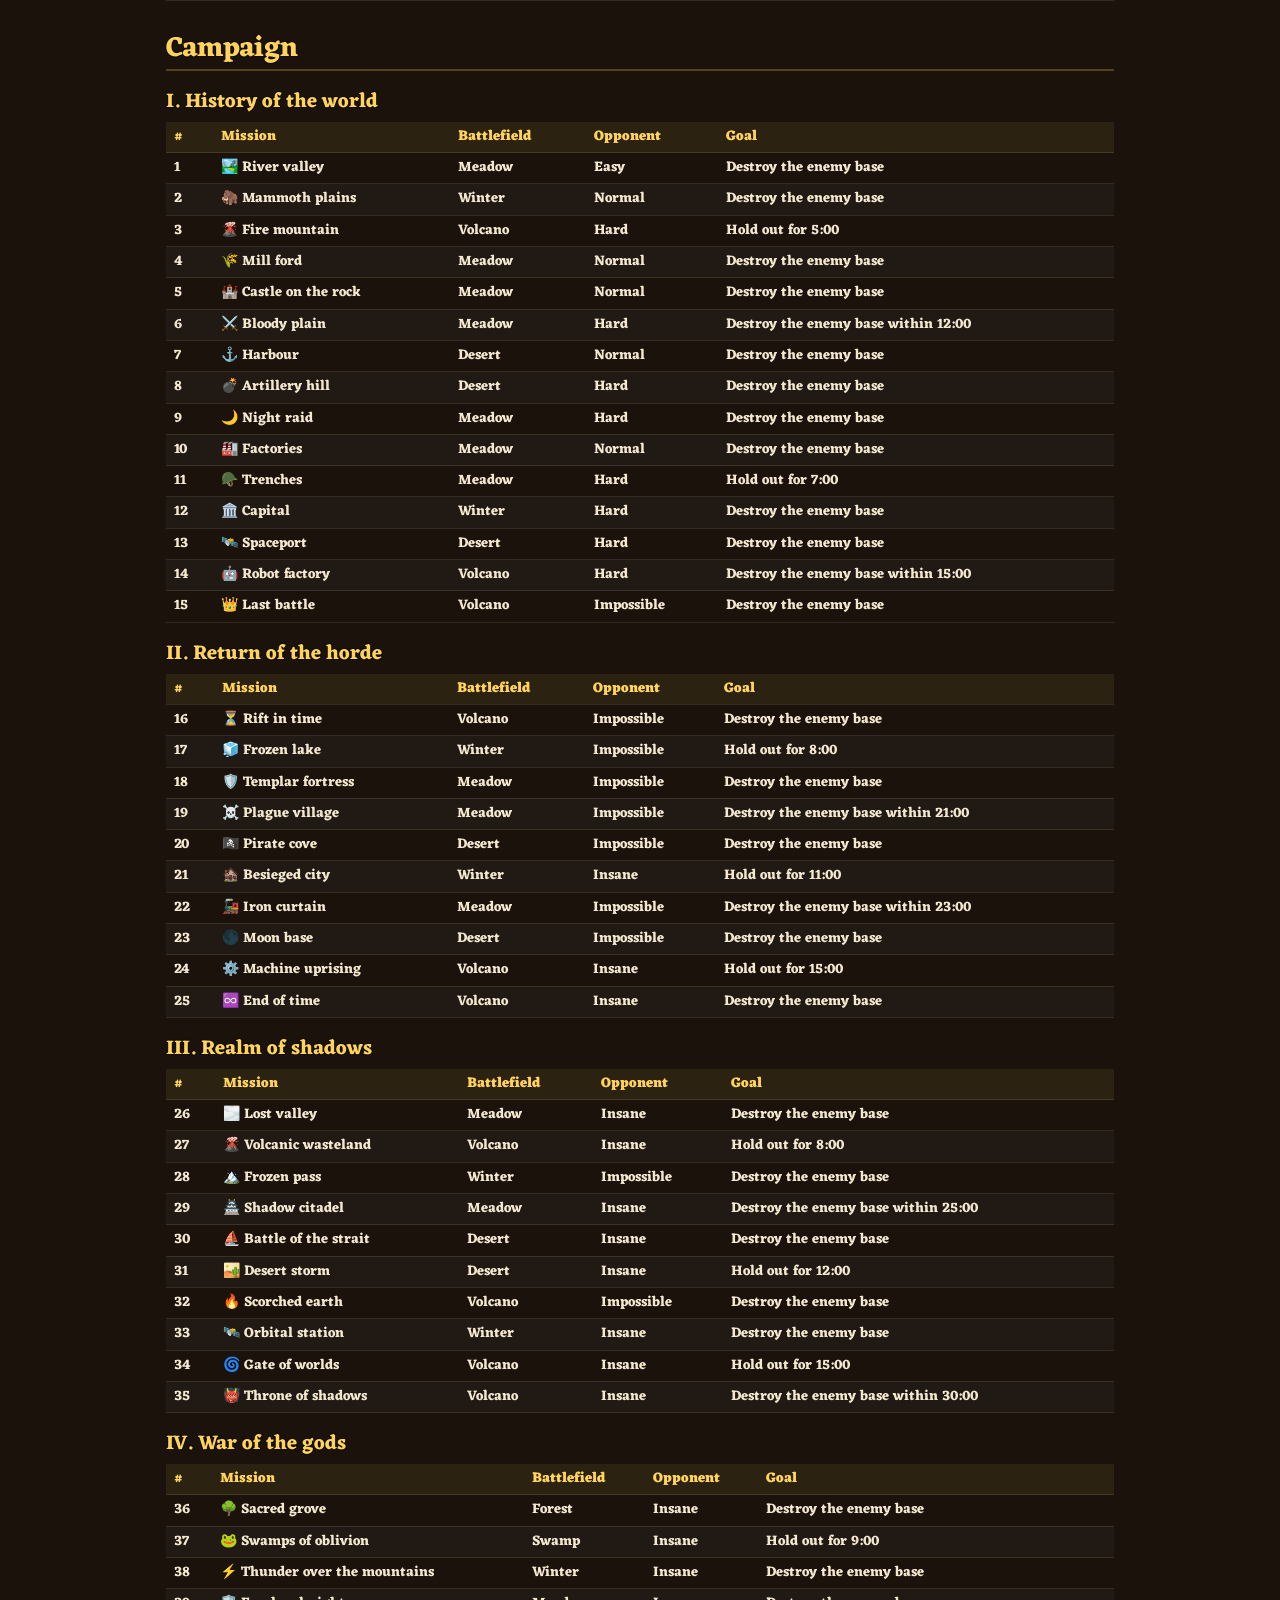
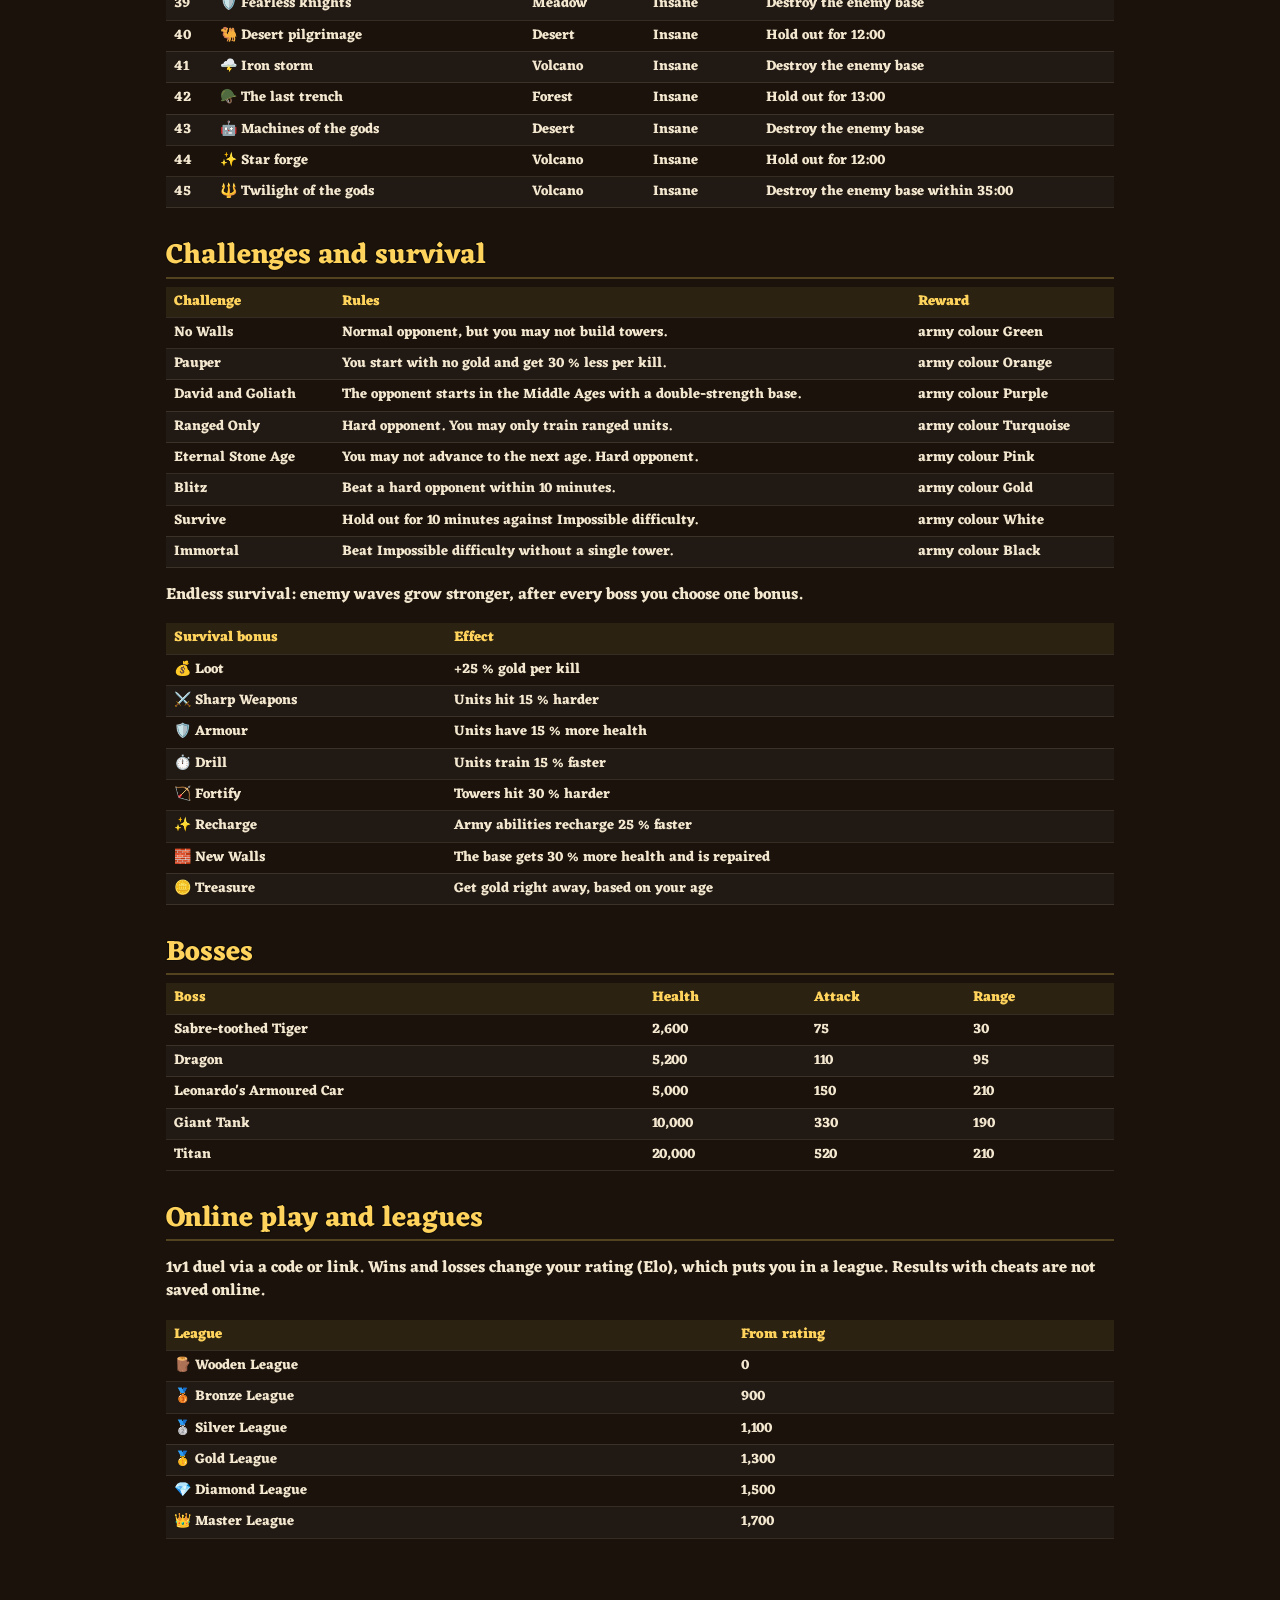
==== commit 61f1d4db: "Hra ze zdrojového commitu 55996e7" ====
--- a/wiki.html
+++ b/wiki.html
@@ -5,9 +5,9 @@
     <link rel="icon" type="image/png" href="./icons/favicon-64.png" />
     <meta name="theme-color" content="#1a120b" />
     <meta name="viewport" content="width=device-width, initial-scale=1.0, viewport-fit=cover" />
-    <title>Brutal Ages 2 – příručka</title>
-    <script type="module" crossorigin src="./assets/wiki-J4_VFKI2.js"></script>
-    <link rel="modulepreload" crossorigin href="./assets/leagues-CunKIkzT.js">
+    <title data-en="Brutal Ages 2 – guide">Brutal Ages 2 – příručka</title>
+    <script type="module" crossorigin src="./assets/wiki-C0G_o3lc.js"></script>
+    <link rel="modulepreload" crossorigin href="./assets/leagues-BY-3uWAO.js">
     <link rel="stylesheet" crossorigin href="./assets/wiki-DAXGNA8M.css">
   </head>
   <body>
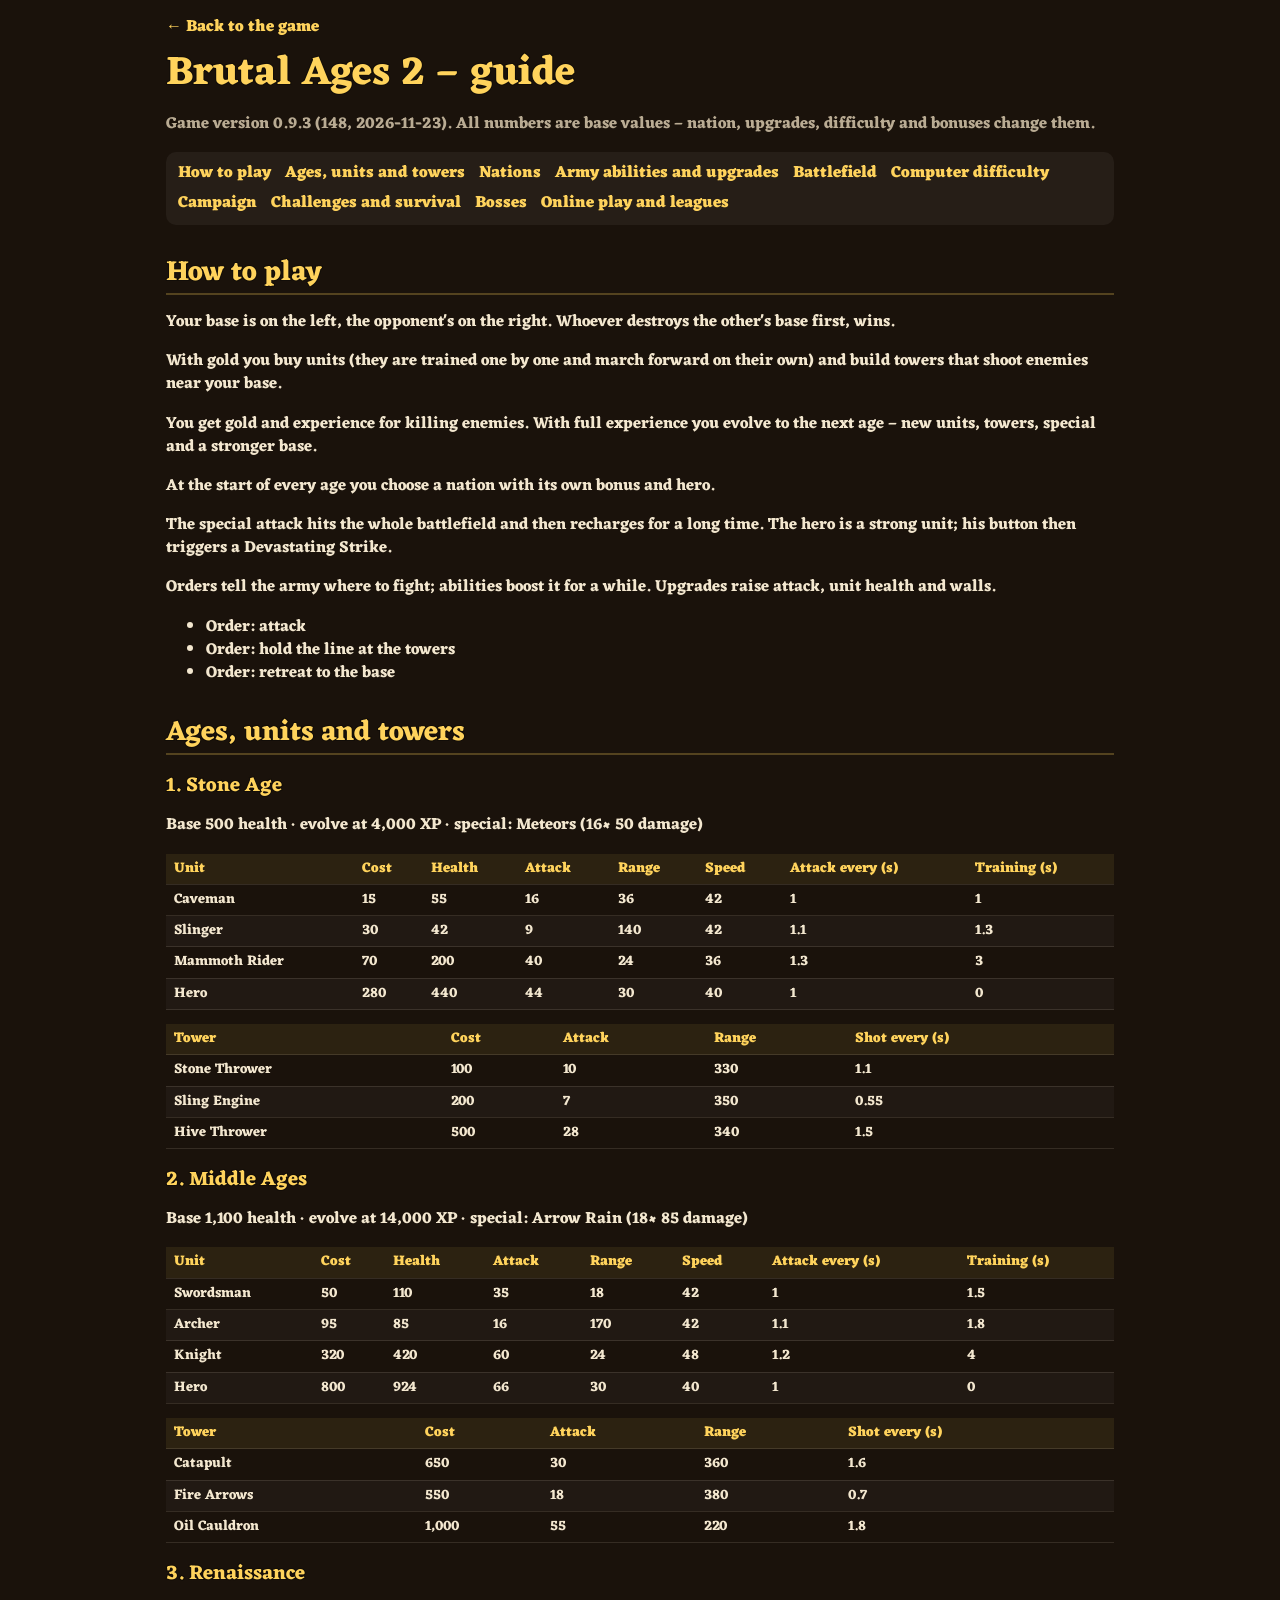
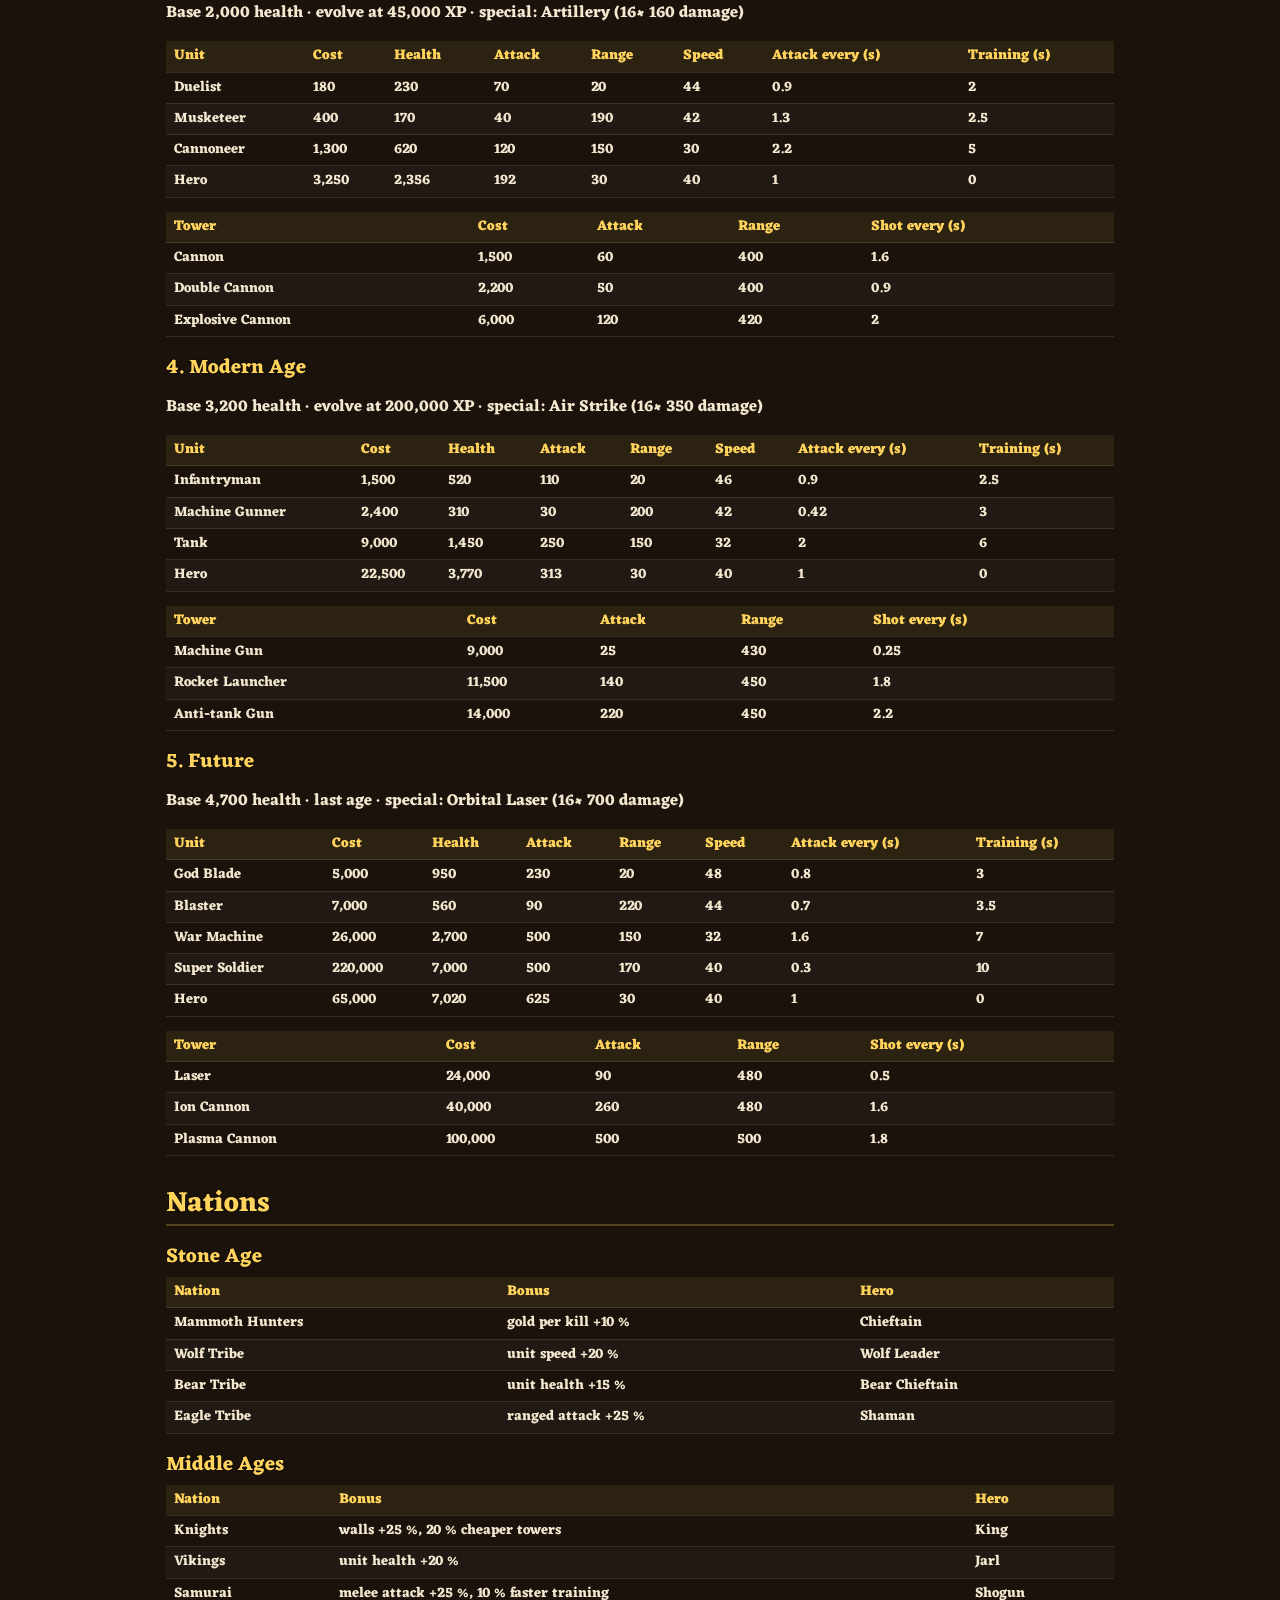
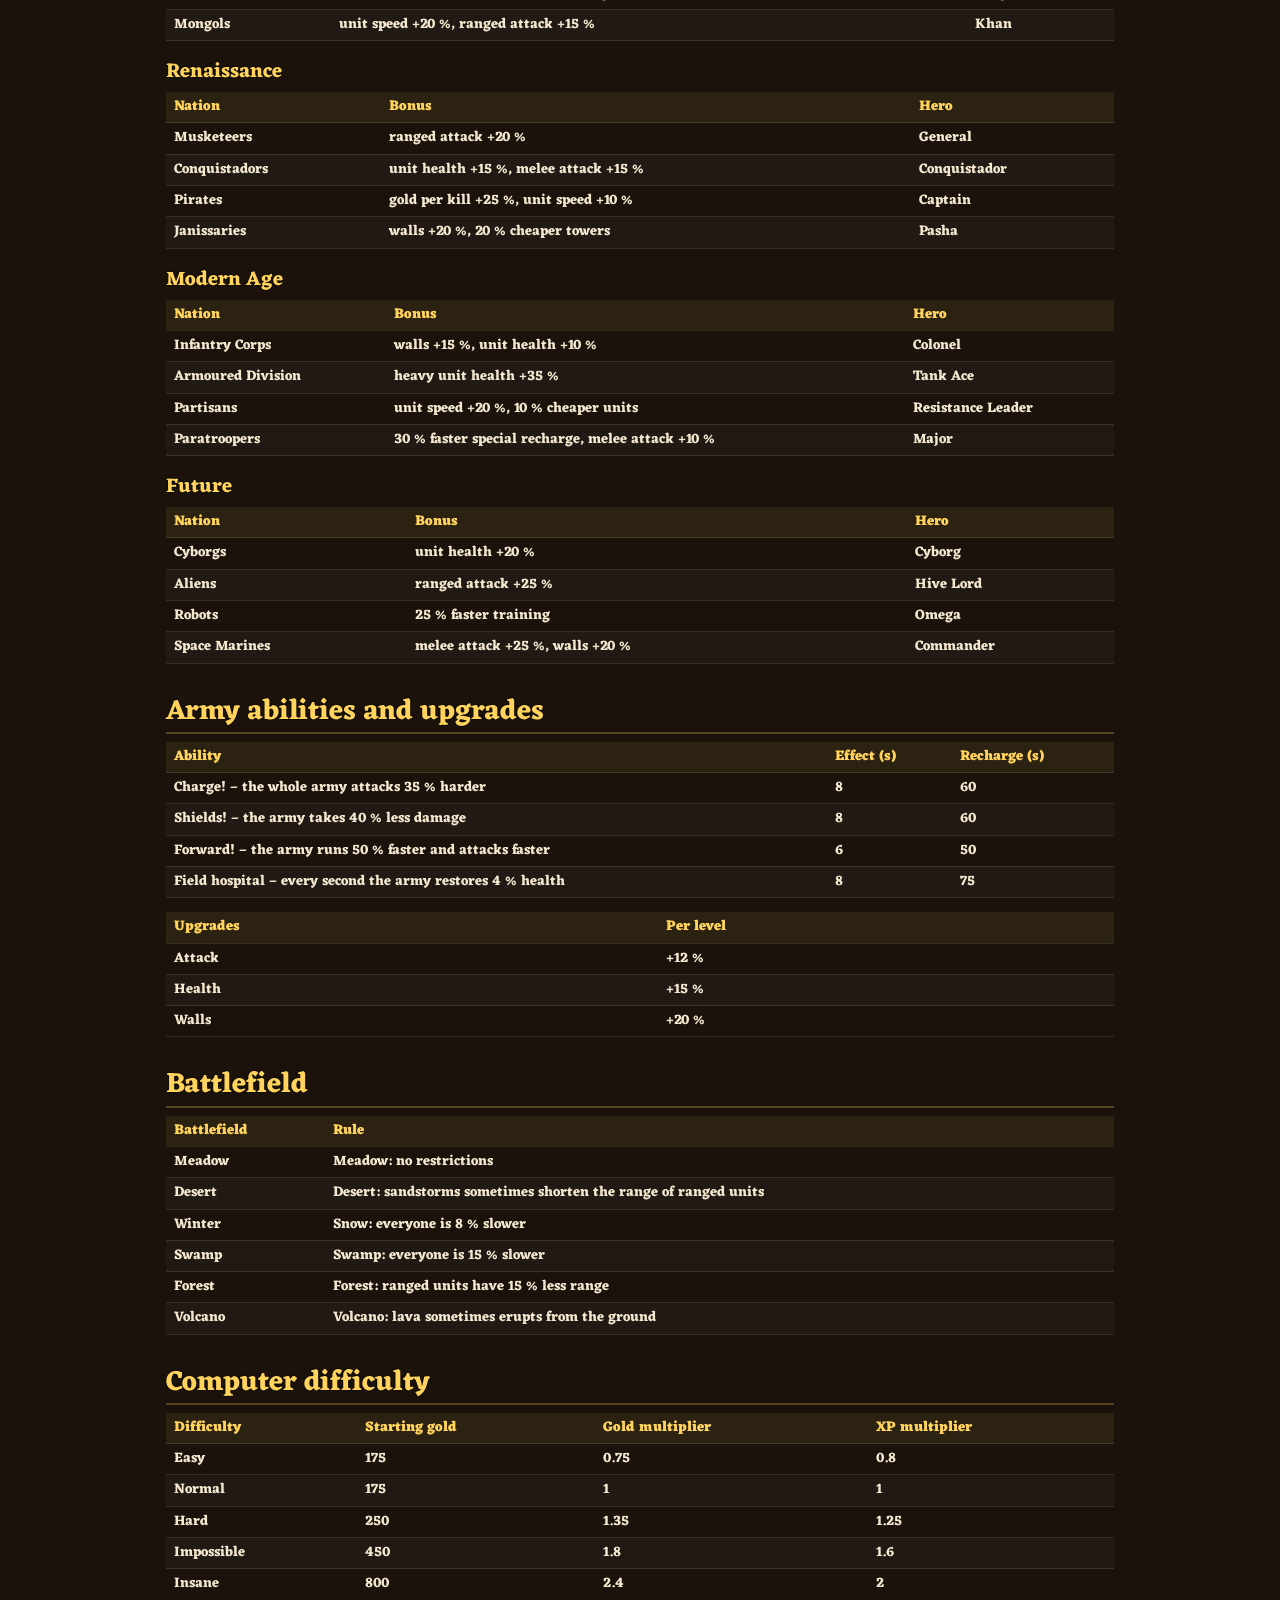
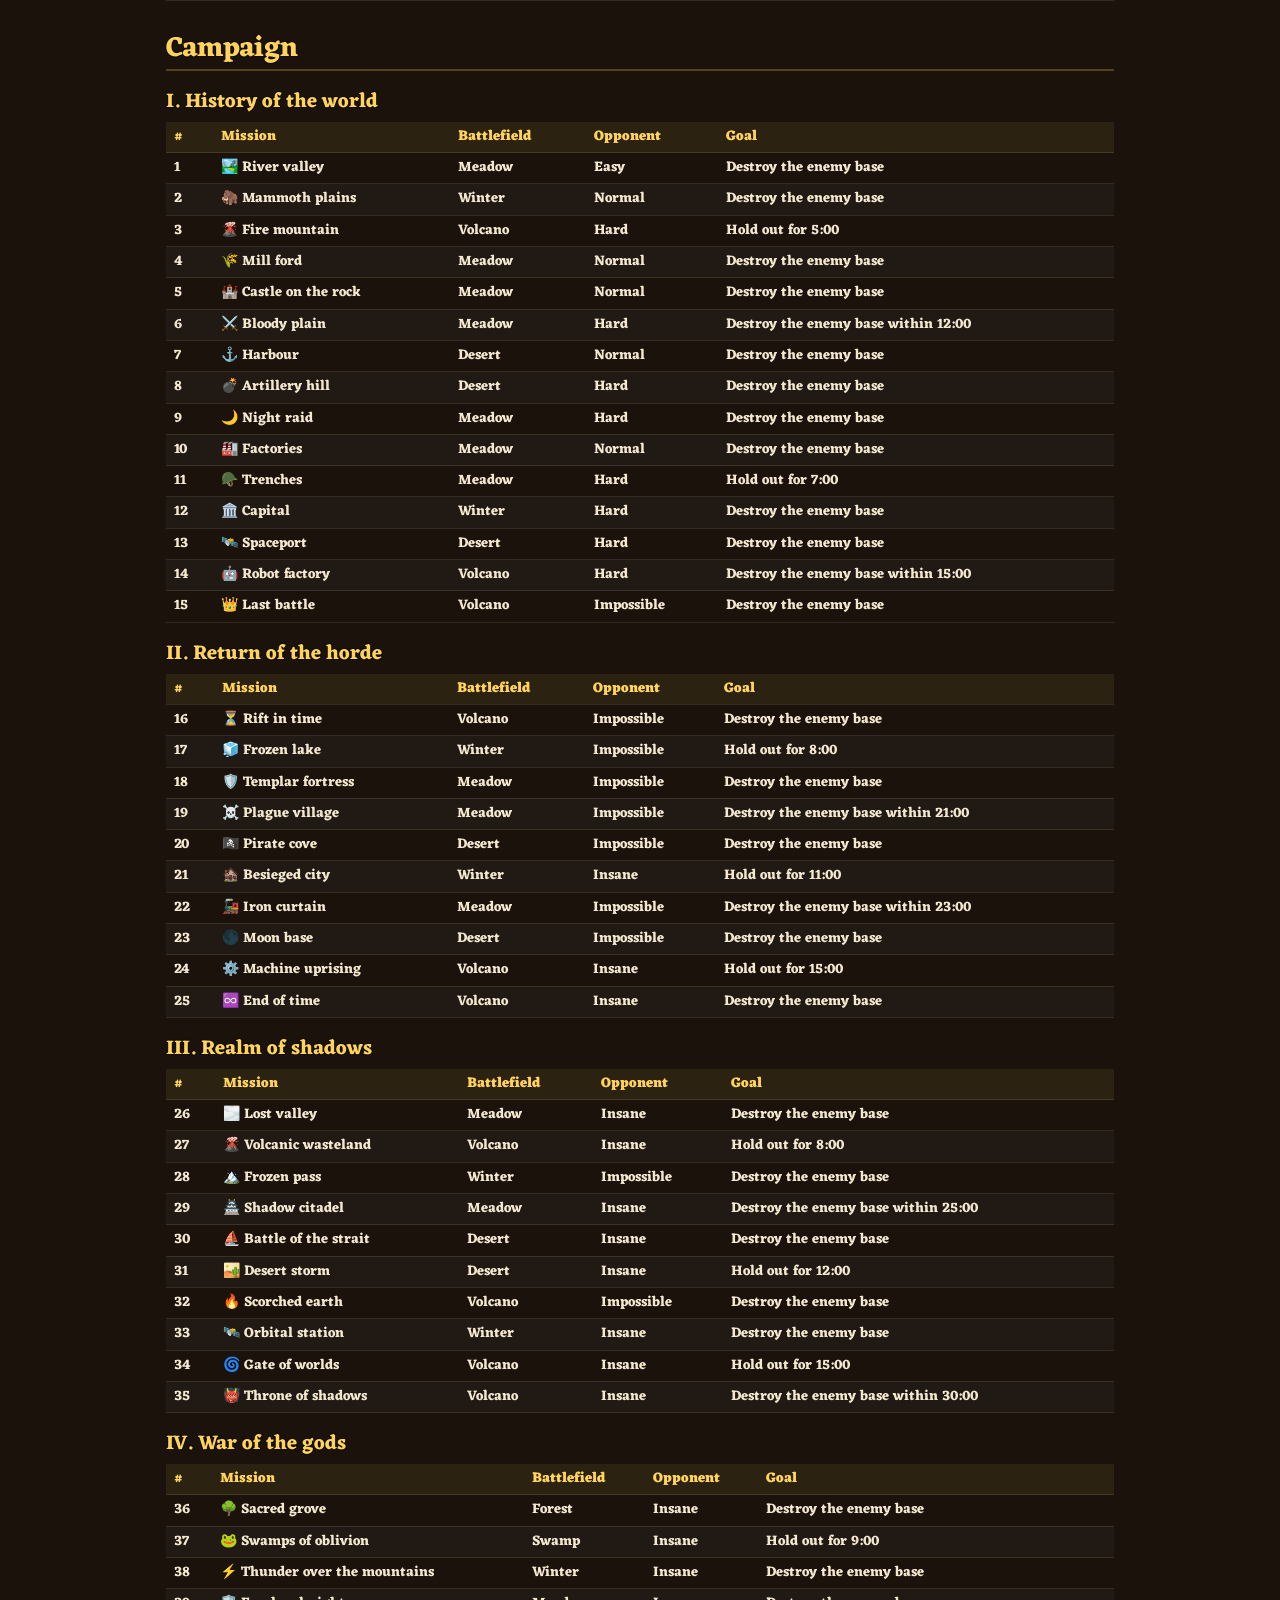
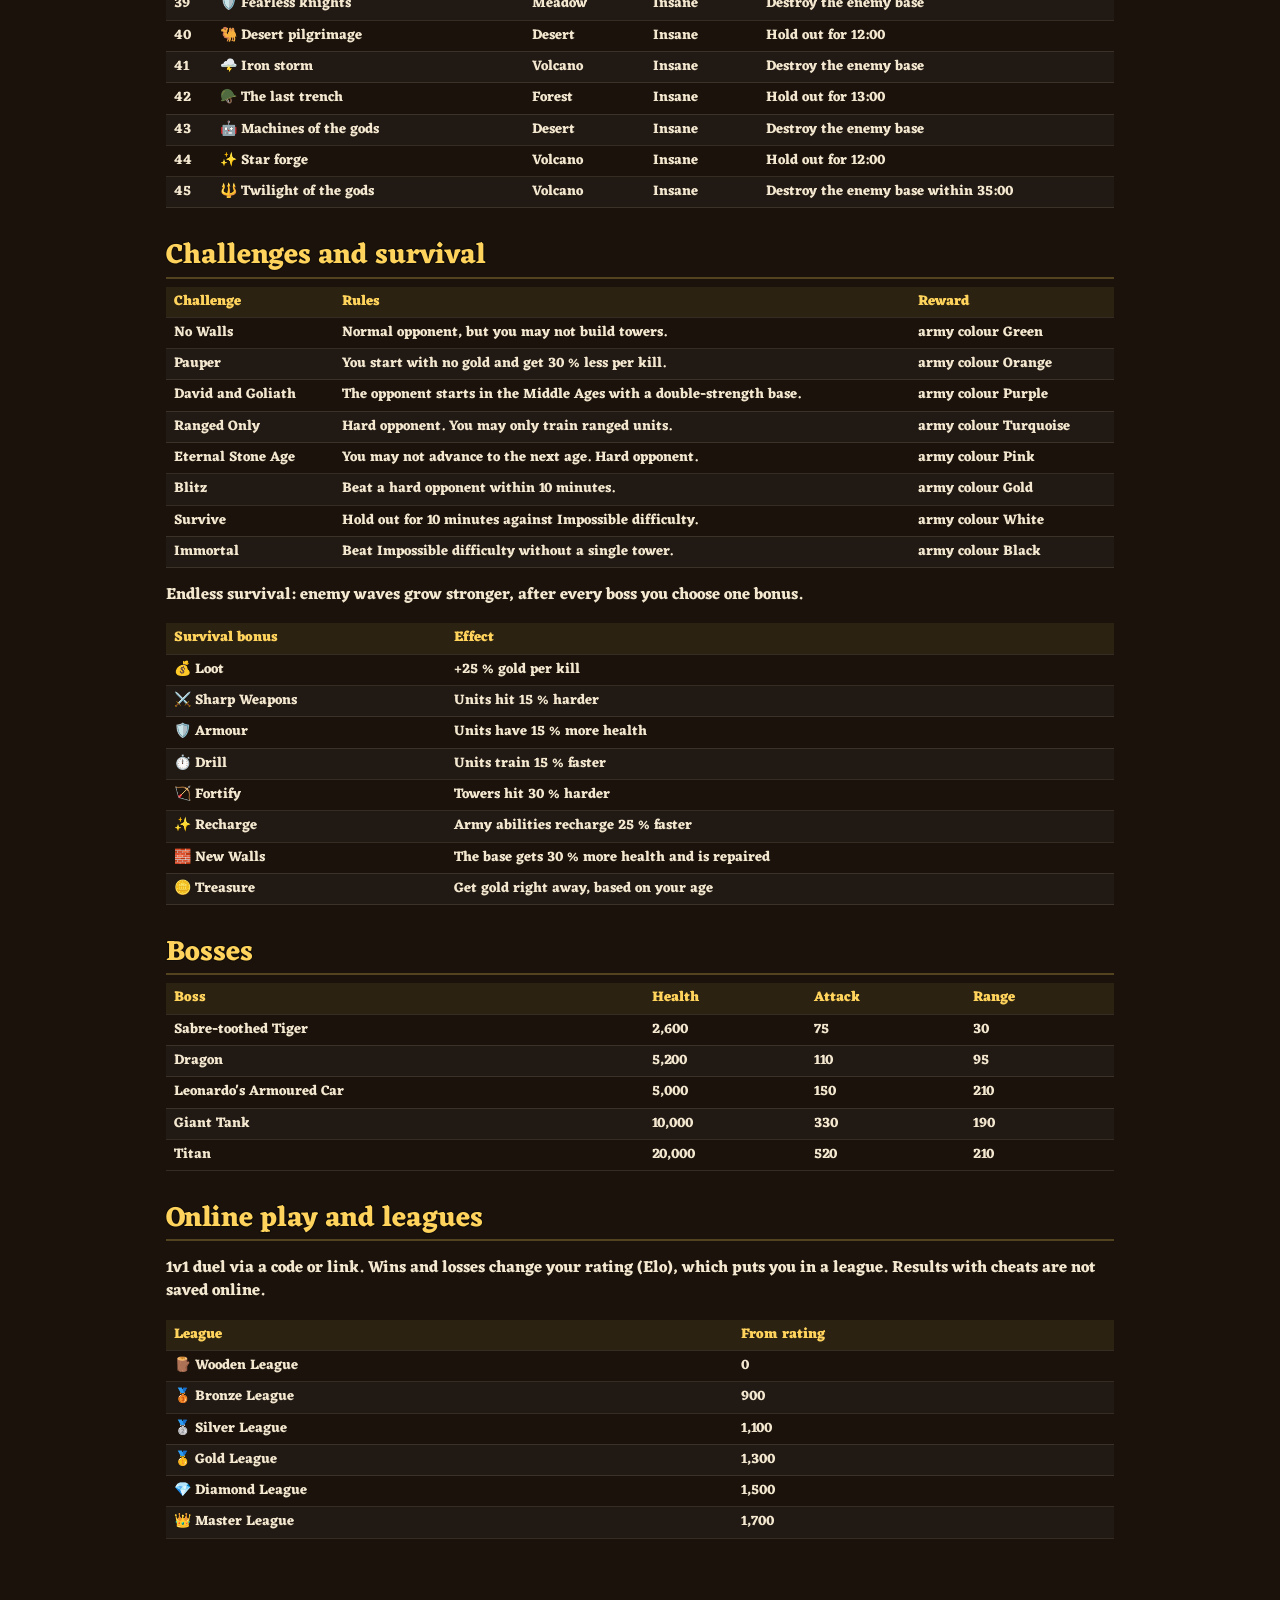
==== commit 9118a612: "Hra ze zdrojového commitu 9495b4f" ====
--- a/wiki.html
+++ b/wiki.html
@@ -6,8 +6,8 @@
     <meta name="theme-color" content="#1a120b" />
     <meta name="viewport" content="width=device-width, initial-scale=1.0, viewport-fit=cover" />
     <title data-en="Brutal Ages 2 – guide">Brutal Ages 2 – příručka</title>
-    <script type="module" crossorigin src="./assets/wiki-C0G_o3lc.js"></script>
-    <link rel="modulepreload" crossorigin href="./assets/leagues-BY-3uWAO.js">
+    <script type="module" crossorigin src="./assets/wiki-BEuL3LjO.js"></script>
+    <link rel="modulepreload" crossorigin href="./assets/leagues-BW7g-Lbn.js">
     <link rel="stylesheet" crossorigin href="./assets/wiki-DAXGNA8M.css">
   </head>
   <body>
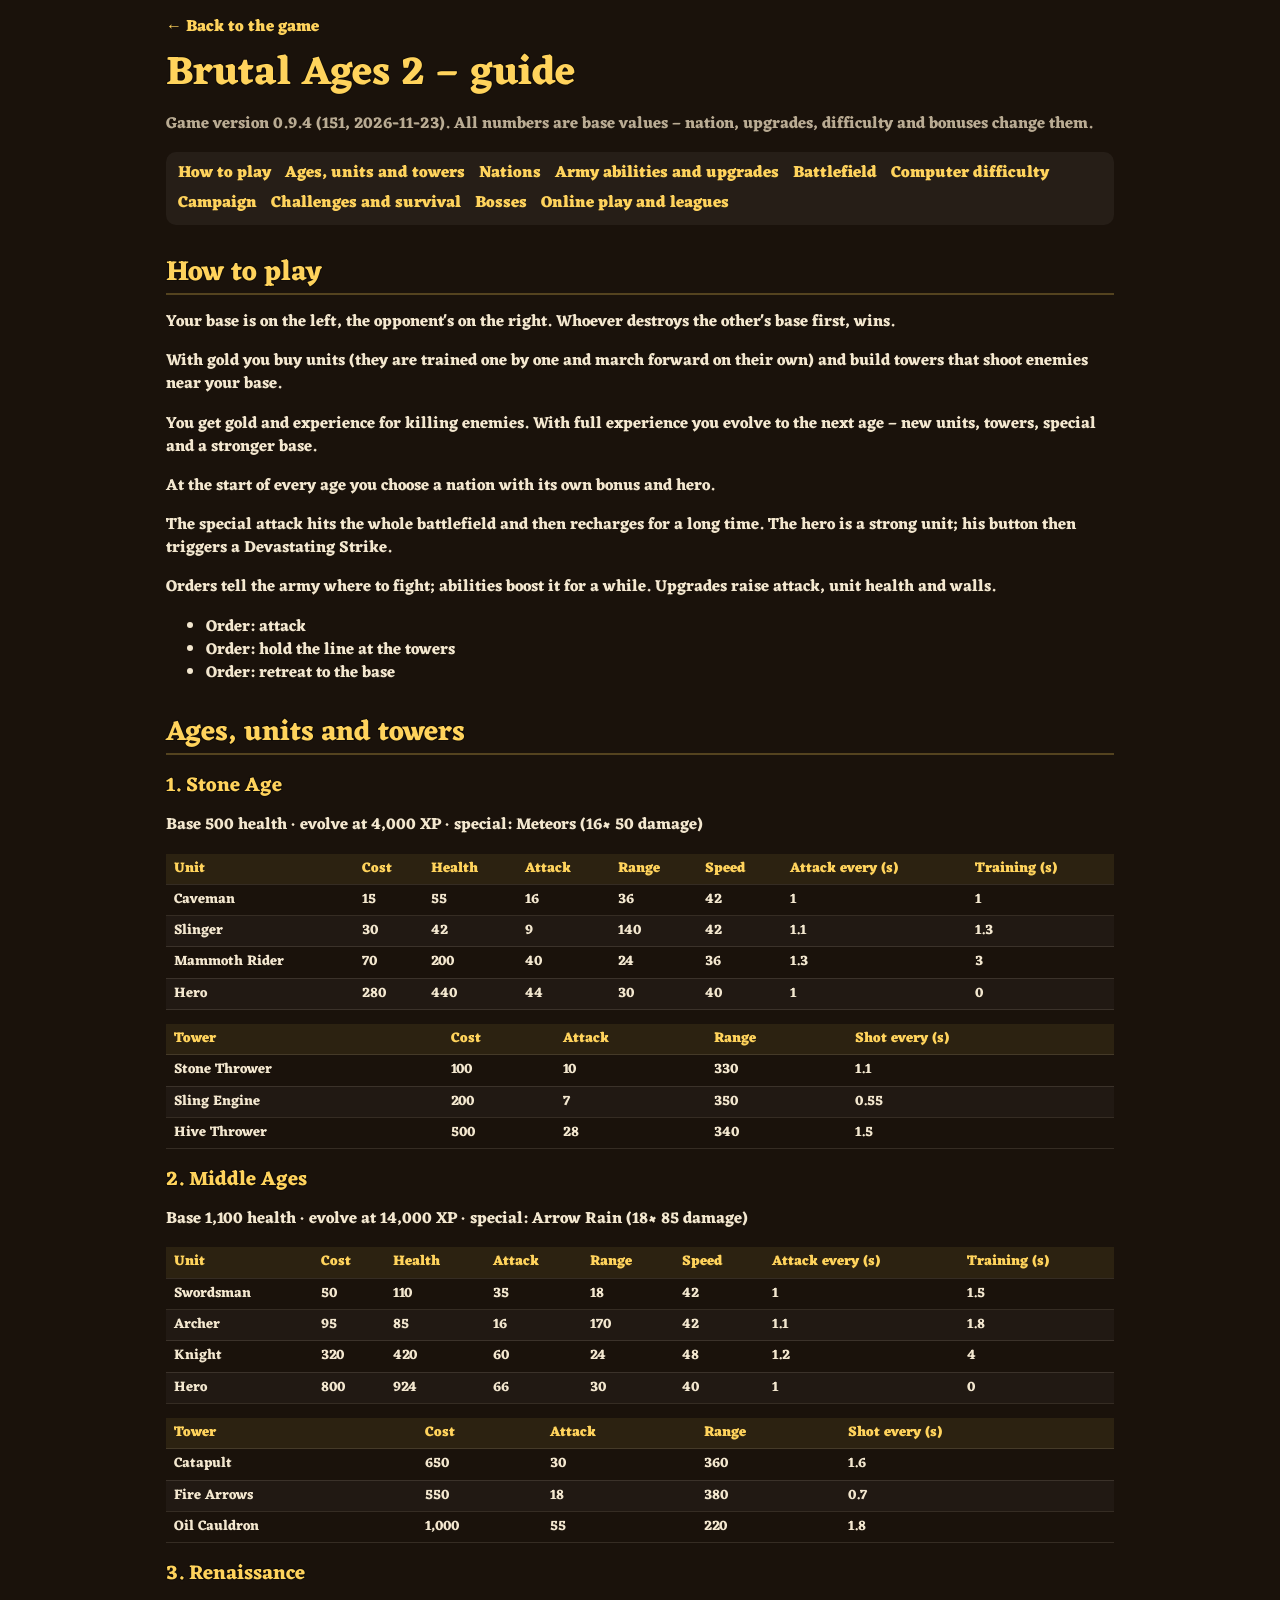
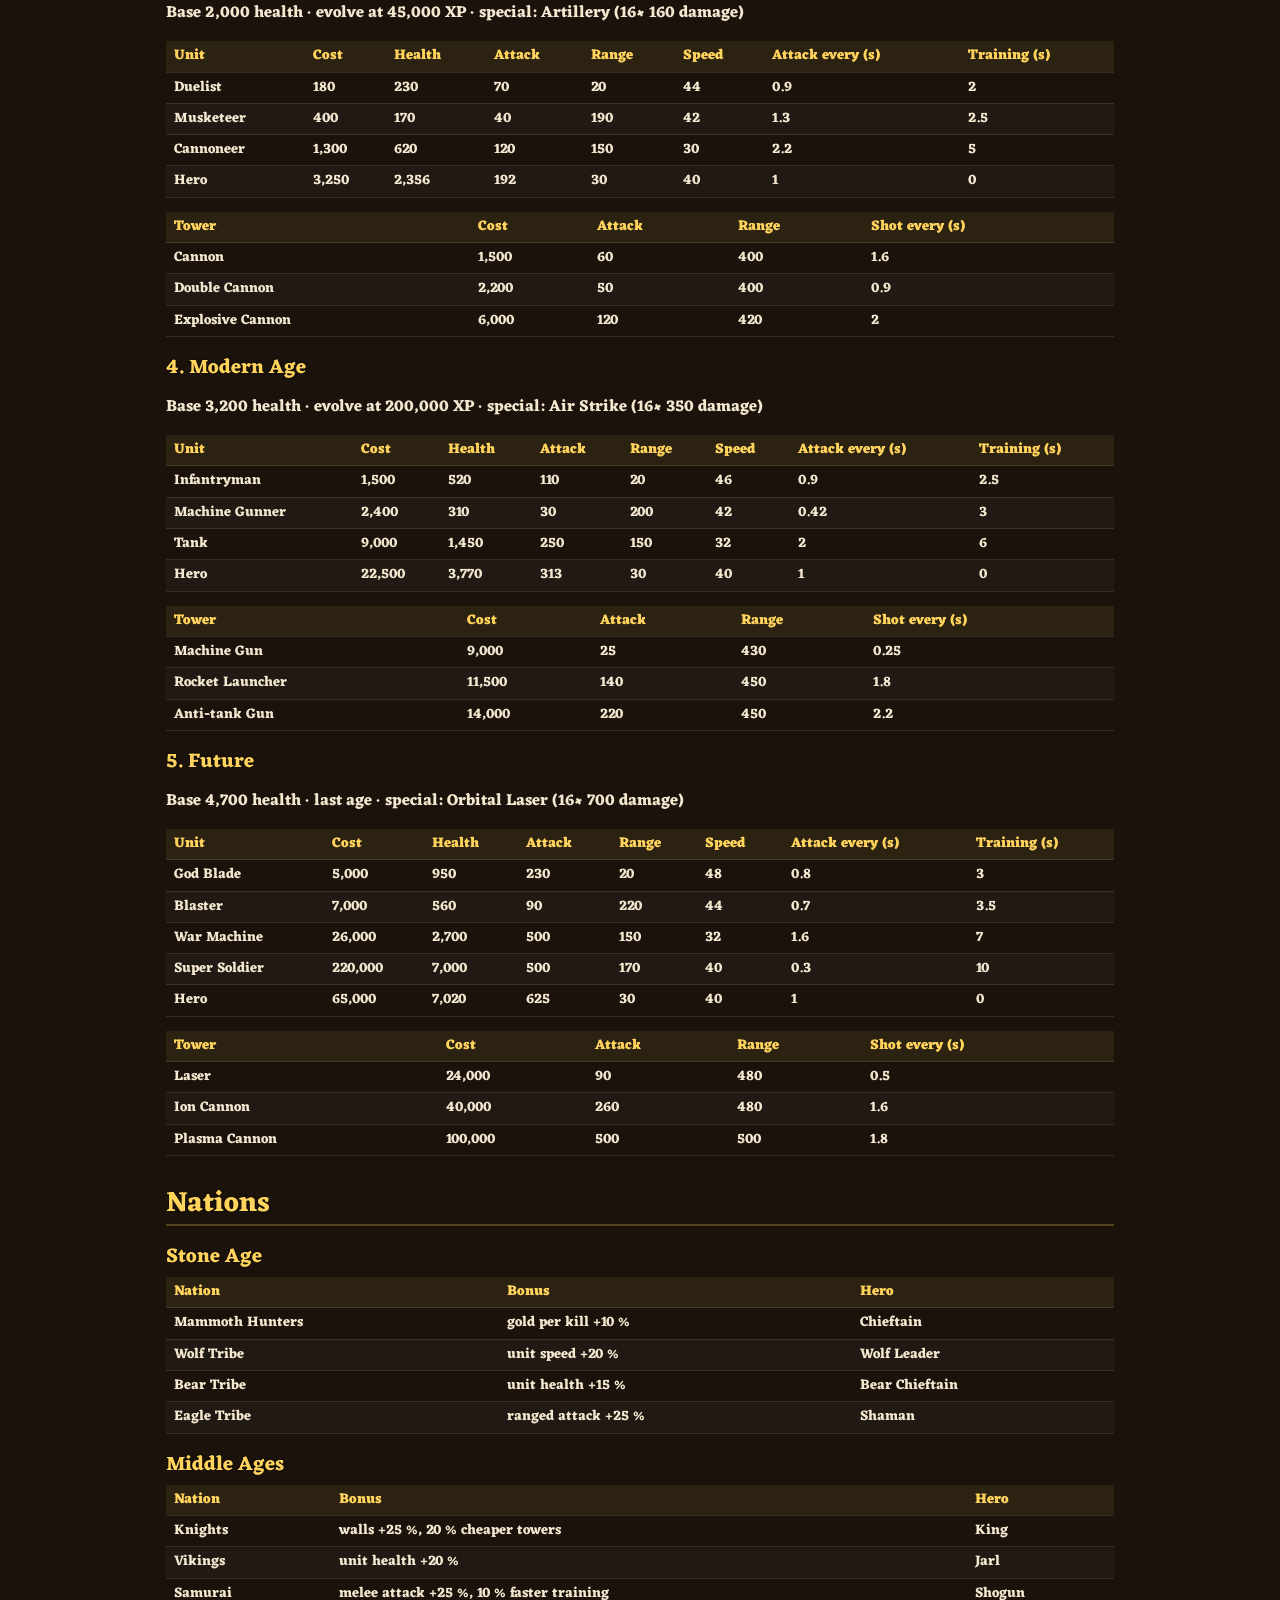
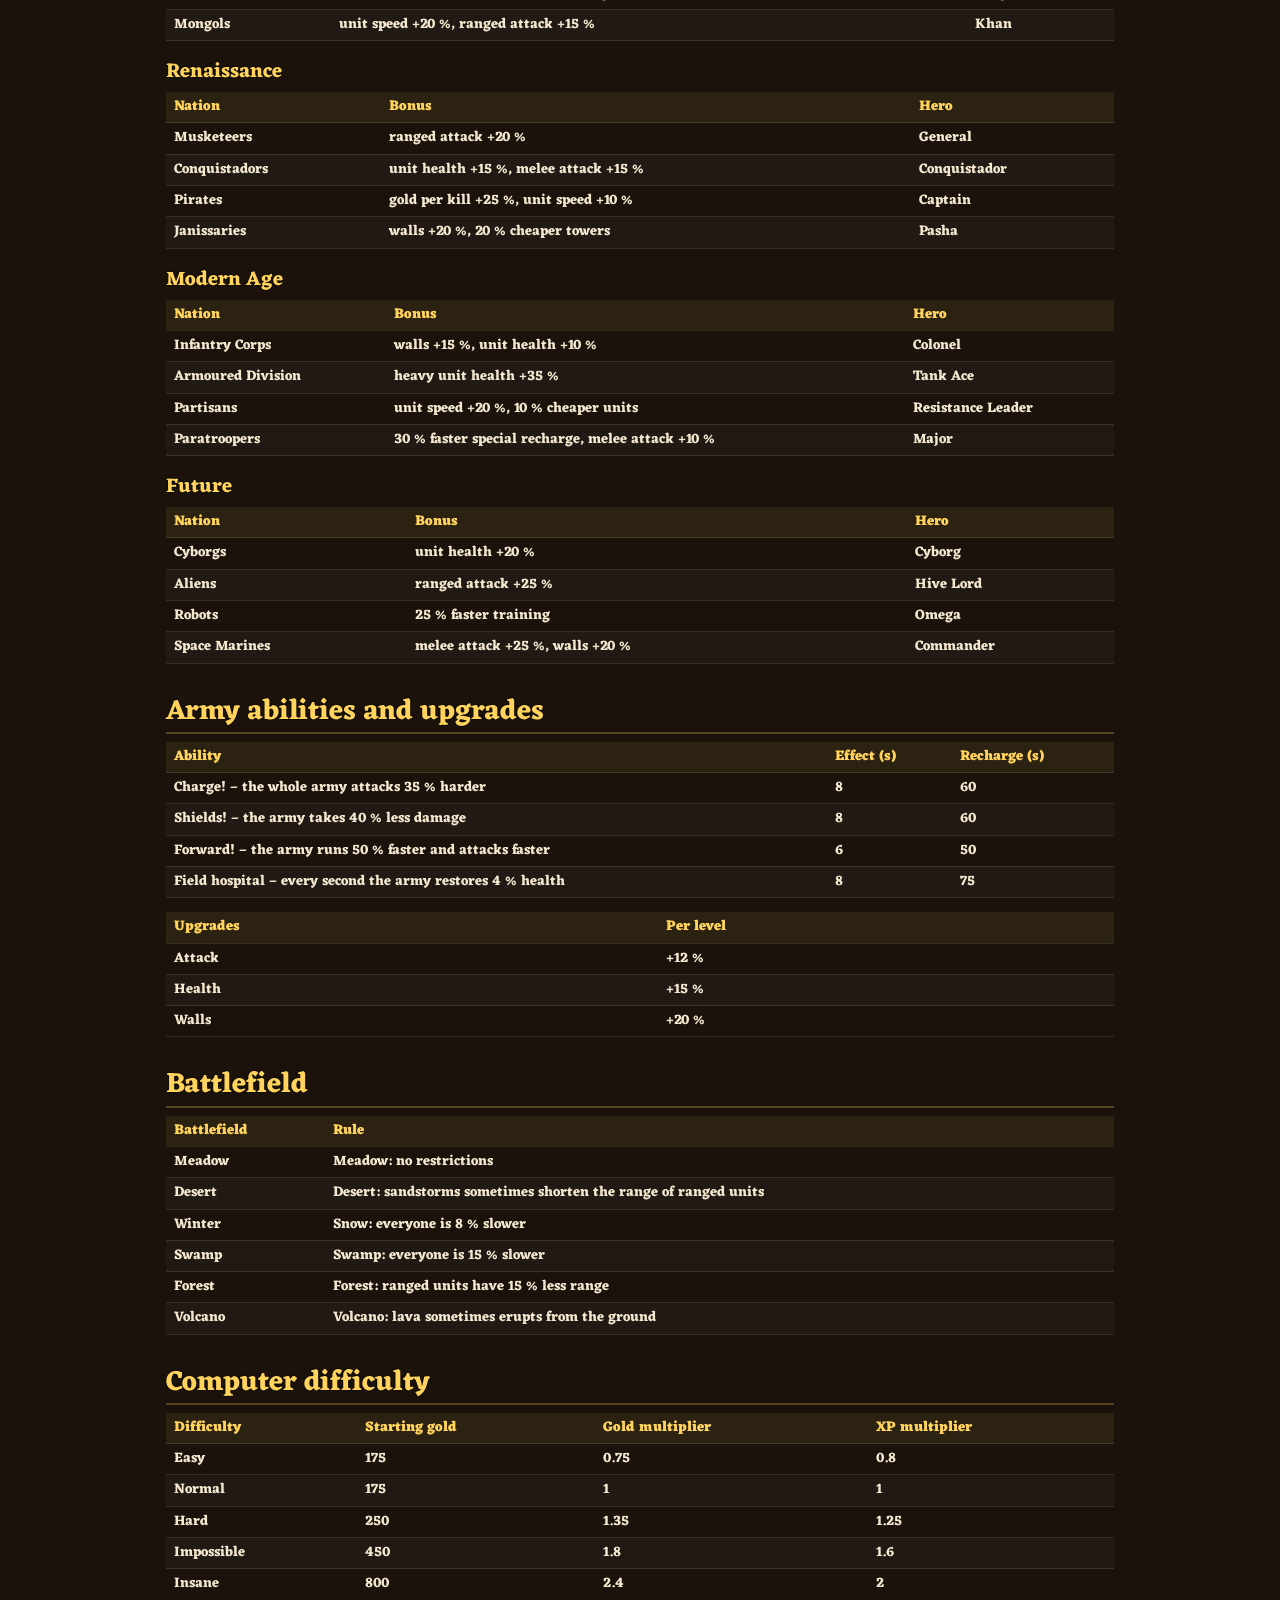
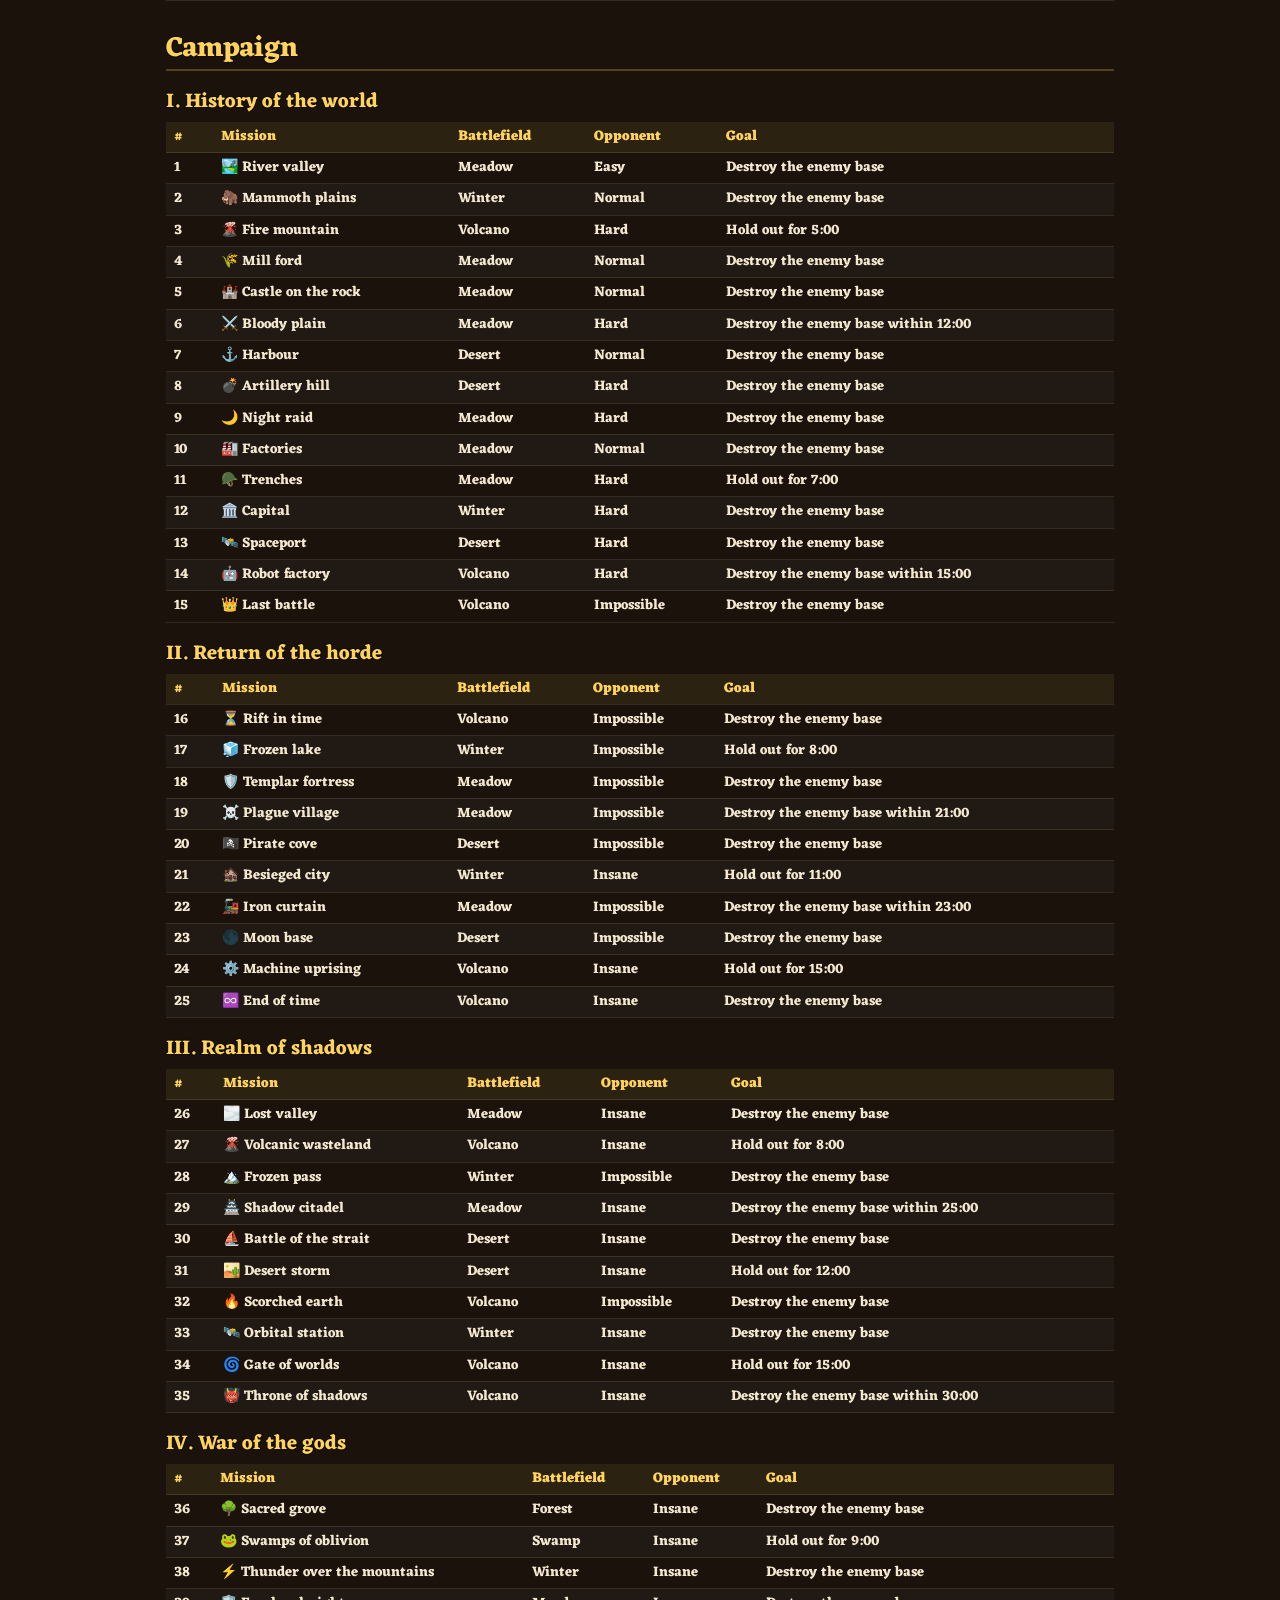
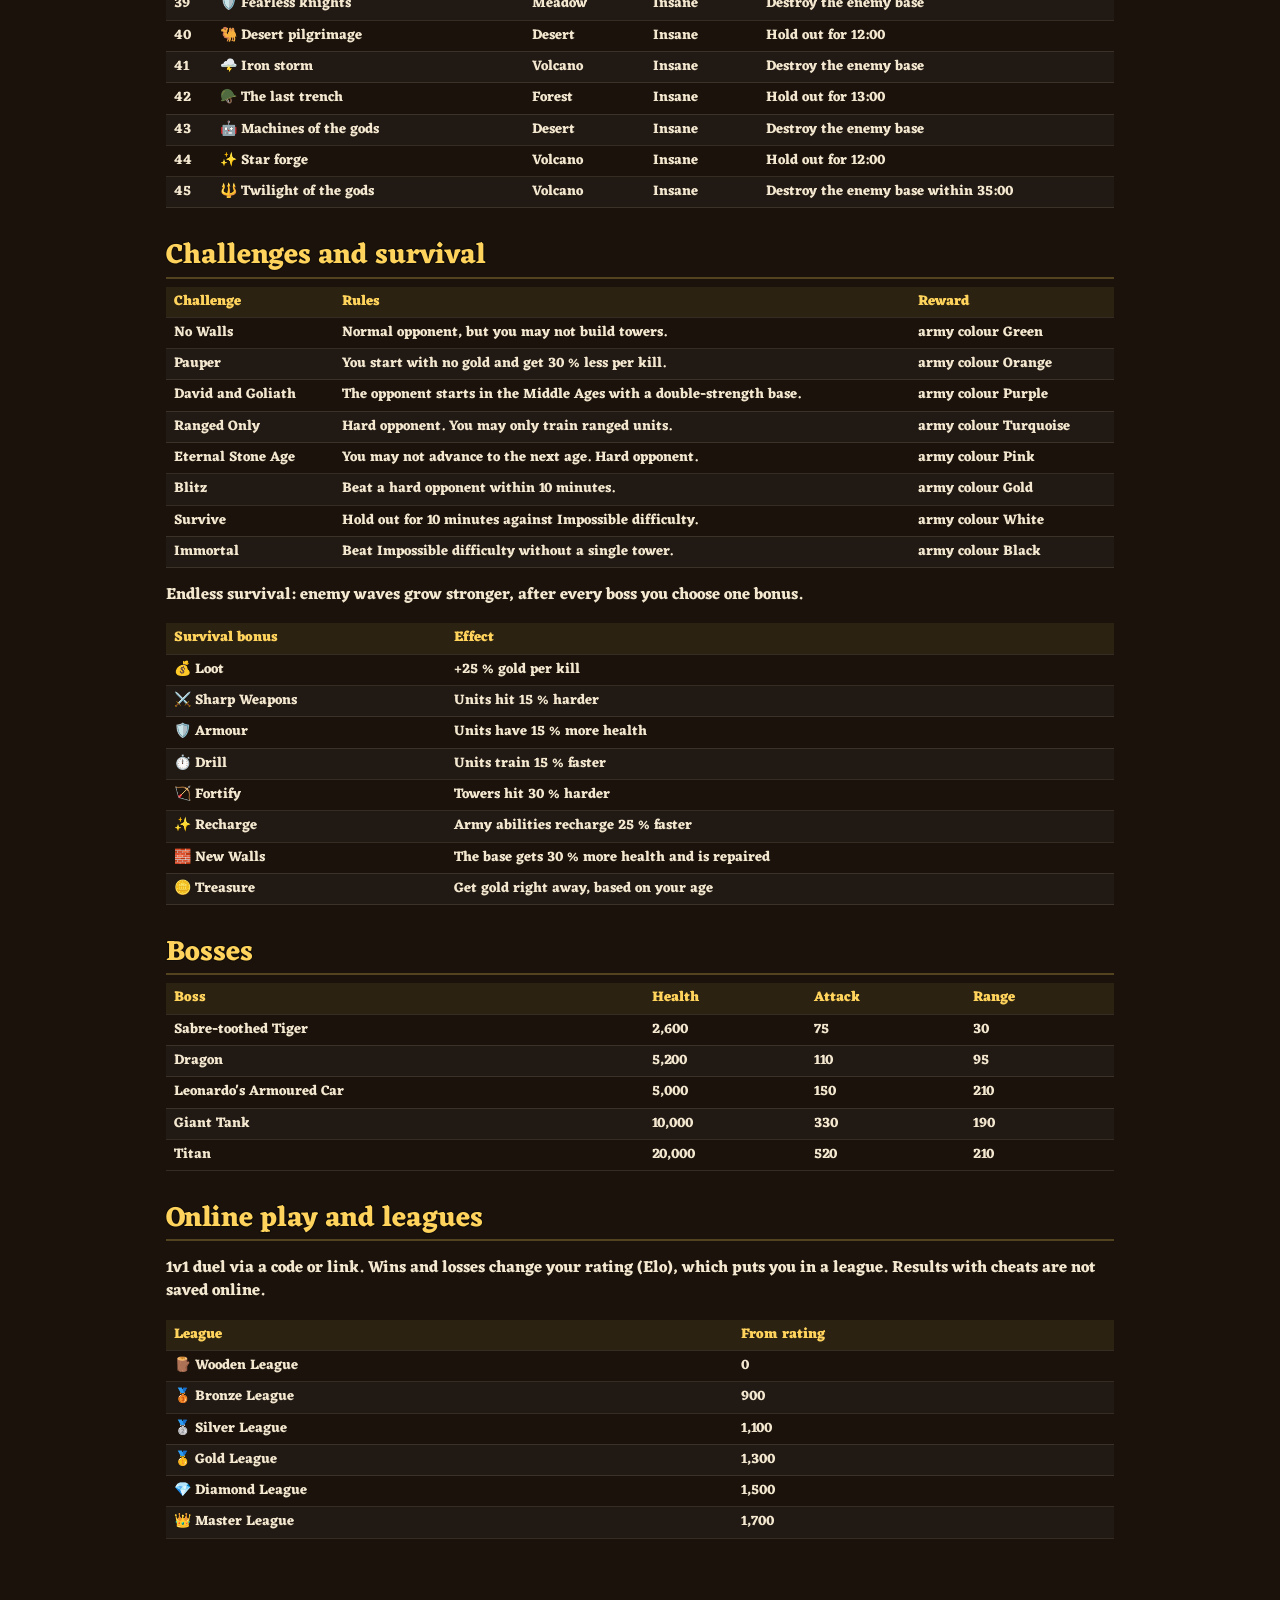
==== commit 4060fc85: "Hra ze zdrojového commitu 2b4fc35" ====
--- a/wiki.html
+++ b/wiki.html
@@ -6,8 +6,8 @@
     <meta name="theme-color" content="#1a120b" />
     <meta name="viewport" content="width=device-width, initial-scale=1.0, viewport-fit=cover" />
     <title data-en="Brutal Ages 2 – guide">Brutal Ages 2 – příručka</title>
-    <script type="module" crossorigin src="./assets/wiki-BEuL3LjO.js"></script>
-    <link rel="modulepreload" crossorigin href="./assets/leagues-BW7g-Lbn.js">
+    <script type="module" crossorigin src="./assets/wiki-DytPAdBy.js"></script>
+    <link rel="modulepreload" crossorigin href="./assets/leagues-p0j2UdSX.js">
     <link rel="stylesheet" crossorigin href="./assets/wiki-DAXGNA8M.css">
   </head>
   <body>
